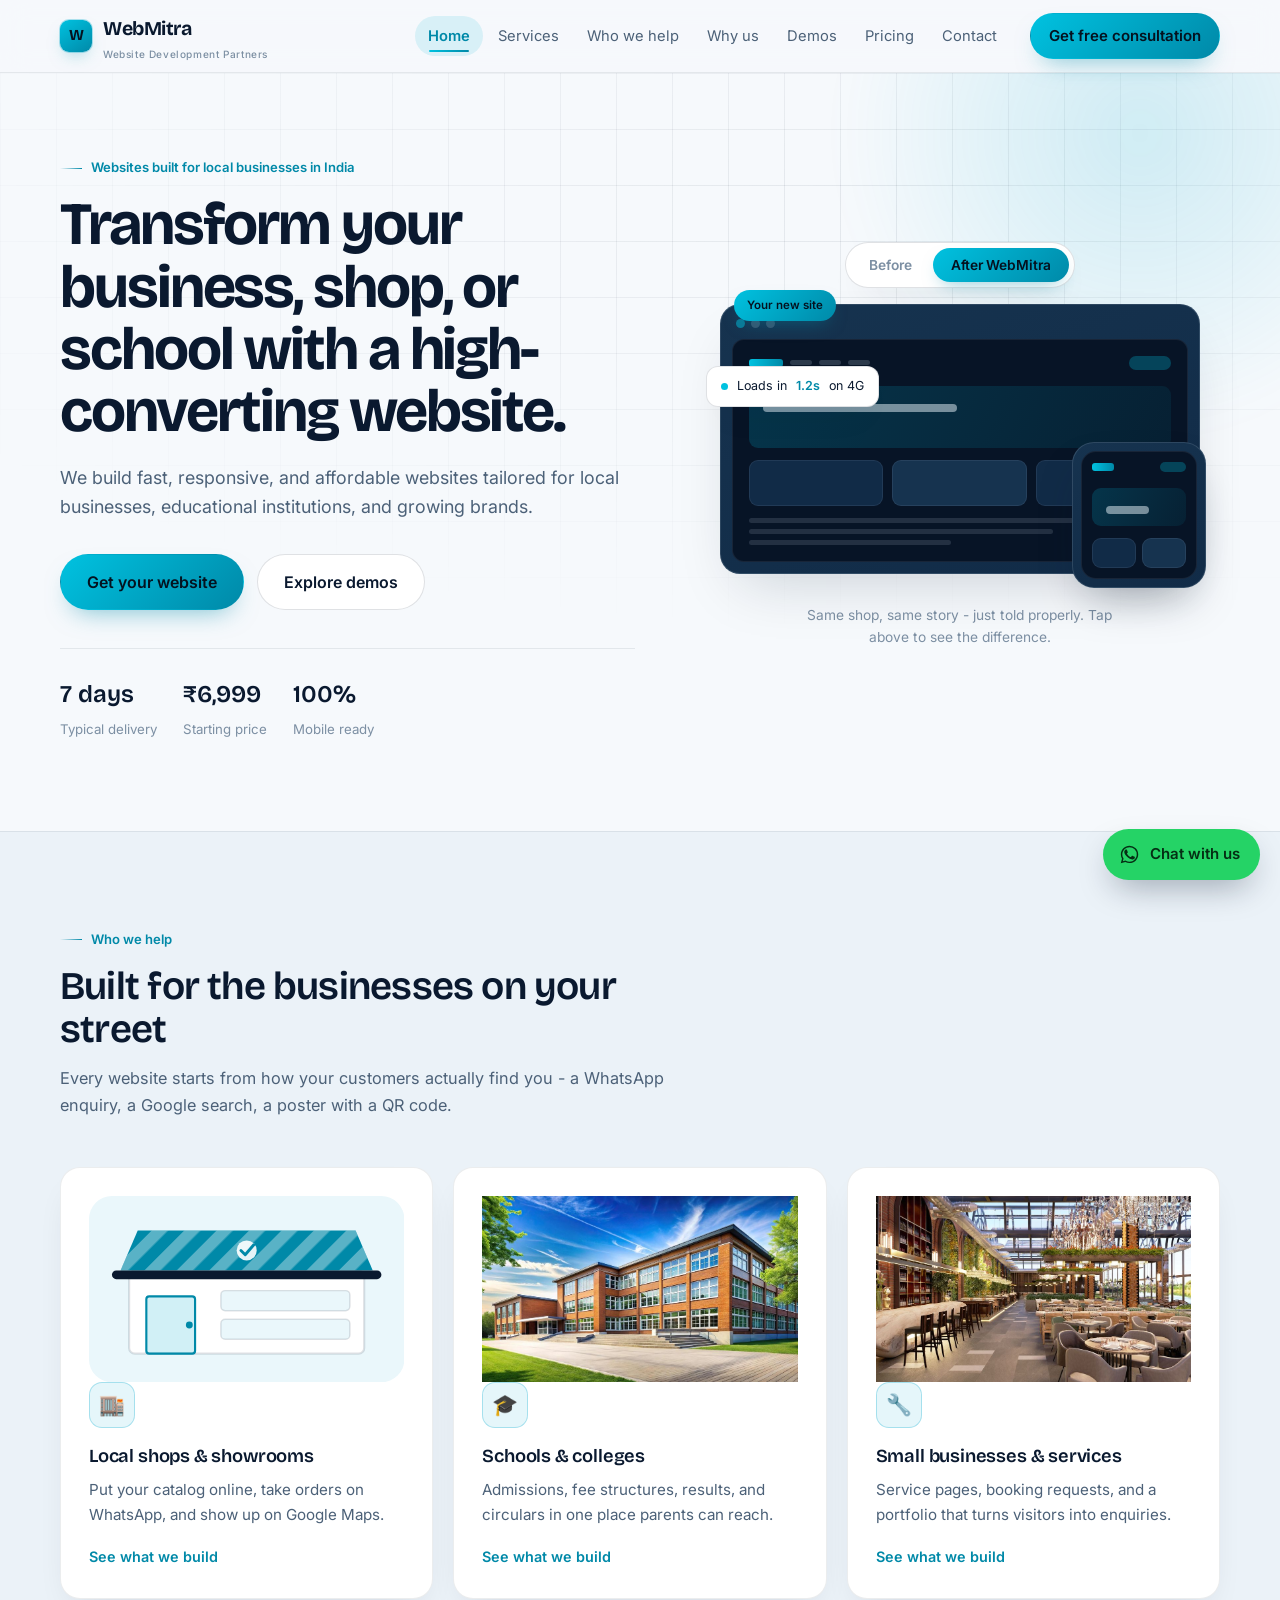
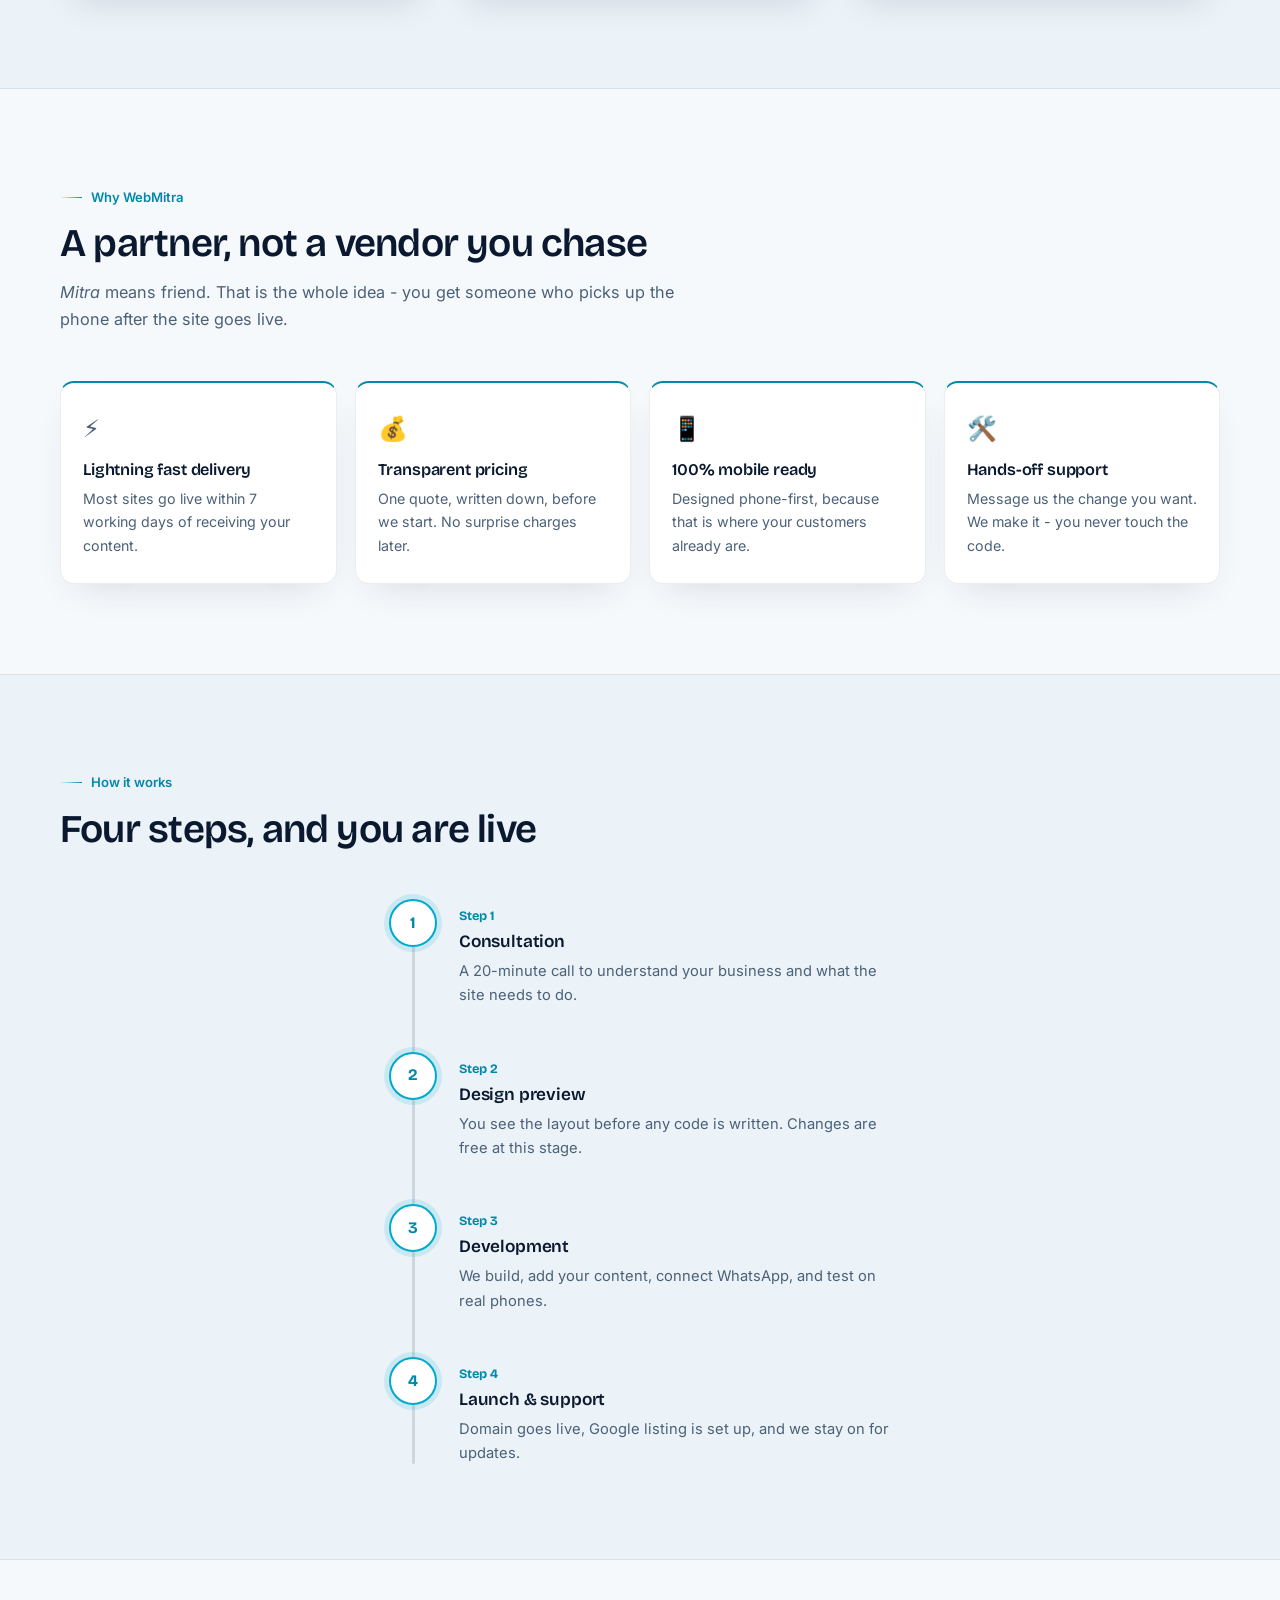
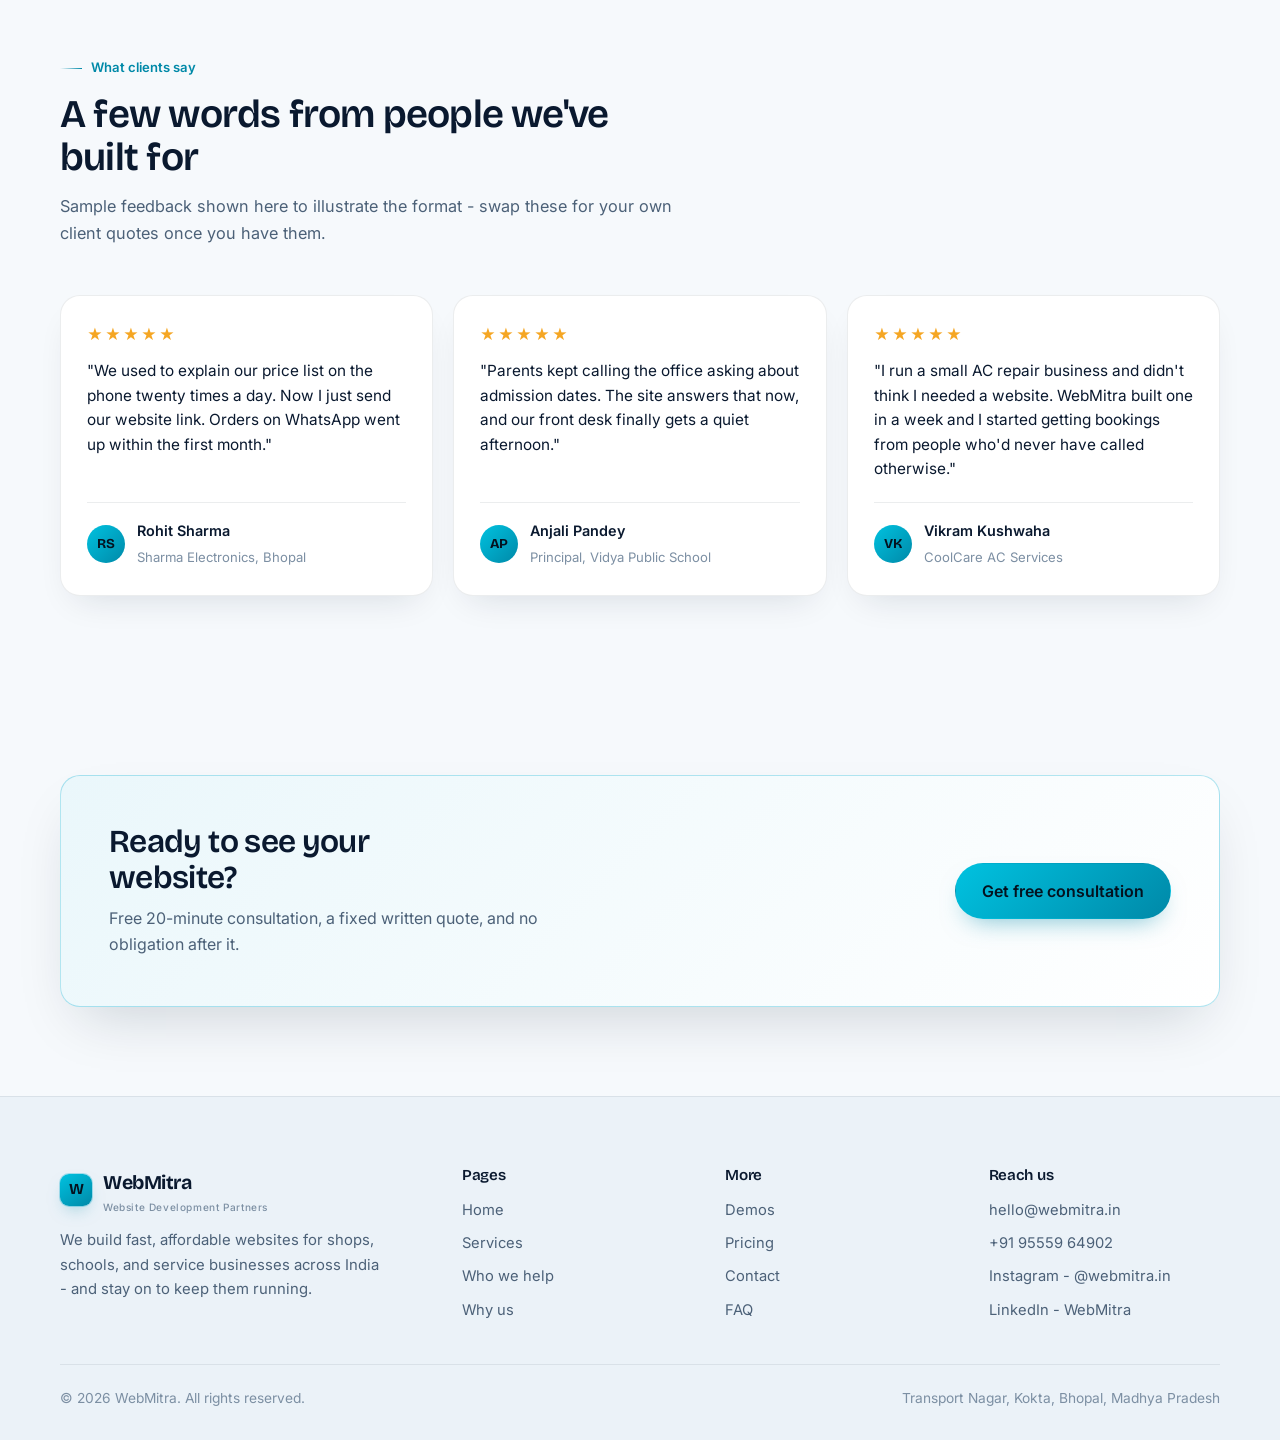
==== index.html @ 5a9e4e15 "Initial WebMitra website" ====
<!DOCTYPE html>
<html lang="en">
<head>
<meta charset="UTF-8">
<meta name="viewport" content="width=device-width, initial-scale=1">
<title>WebMitra - Websites for shops, schools and local businesses</title>
<meta name="description" content="WebMitra builds fast, responsive, affordable websites for local shops, schools, and growing service businesses across India. Live in 7 days from Rs 6,999.">
<link rel="canonical" href="https://www.webmitra.in/">
<meta property="og:type" content="website">
<meta property="og:site_name" content="WebMitra">
<meta property="og:title" content="WebMitra - Websites for shops, schools and local businesses">
<meta property="og:description" content="WebMitra builds fast, responsive, affordable websites for local shops, schools, and growing service businesses across India. Live in 7 days from Rs 6,999.">
<meta property="og:url" content="https://www.webmitra.in/">
<meta name="twitter:card" content="summary_large_image">
<link rel="preconnect" href="https://fonts.googleapis.com">
<link rel="preconnect" href="https://fonts.gstatic.com" crossorigin>
<link href="https://fonts.googleapis.com/css2?family=Bricolage+Grotesque:opsz,wght@12..96,500;12..96,600;12..96,700&family=Inter:wght@400;500;600&display=swap" rel="stylesheet">
<link rel="stylesheet" href="assets/styles.css">
</head>
<body>

<header>
  <div class="wrap">
    <nav class="nav">
      <a class="brand" href="index.html"><span class="mark"><span>W</span></span><span>WebMitra<small>Website Development Partners</small></span></a>
      <div class="links">
        <a href="index.html" class="active" aria-current="page">Home</a>
        <a href="services.html">Services</a>
        <a href="who-we-help.html">Who we help</a>
        <a href="why-us.html">Why us</a>
        <a href="demos.html">Demos</a>
        <a href="pricing.html">Pricing</a>
        <a href="contact.html">Contact</a>
      </div>
      <a class="btn btn-primary" href="contact.html">Get free consultation</a>
      <button class="burger" id="burger" aria-expanded="false" aria-controls="mobilePanel" aria-label="Open menu"><i></i><i></i><i></i></button>
    </nav>
    <div class="mobile-panel" id="mobilePanel">
      <a href="index.html" class="active" aria-current="page">Home</a>
      <a href="services.html">Services</a>
      <a href="who-we-help.html">Who we help</a>
      <a href="why-us.html">Why us</a>
      <a href="demos.html">Demos</a>
      <a href="pricing.html">Pricing</a>
      <a href="contact.html">Contact</a>
      <a class="btn btn-primary" href="contact.html">Get free consultation</a>
    </div>
  </div>
</header>

<main id="main">

  <section class="hero">
    <div class="blueprint"></div><div class="glow"></div>
    <div class="wrap hero-grid">
      <div>
        <span class="kicker">Websites built for local businesses in India</span>
        <h1>Transform your business, shop, or school with a high-converting website.</h1>
        <p class="hero-sub">We build fast, responsive, and affordable websites tailored for local businesses, educational institutions, and growing brands.</p>
        <div class="hero-cta">
          <a class="btn btn-primary" href="contact.html">Get your website</a>
          <a class="btn btn-ghost" href="demos.html">Explore demos</a>
        </div>
        <div class="trust">
          <div><strong>7 days</strong><span>Typical delivery</span></div>
          <div><strong>₹6,999</strong><span>Starting price</span></div>
          <div><strong>100%</strong><span>Mobile ready</span></div>
        </div>
      </div>

      <div class="rig-wrap">
        <div class="transform-toggle" role="tablist" aria-label="Before and after website preview">
          <button class="t-btn" data-state="old" role="tab" aria-selected="false" id="tabOld">Before</button>
          <button class="t-btn active" data-state="new" role="tab" aria-selected="true" id="tabNew">After WebMitra</button>
        </div>

        <div class="rig" id="rig">
          <span class="rig-badge" id="rigBadge">Your new site</span>
          <div class="laptop">
            <div class="bar"><i></i><i></i><i></i></div>
            <div class="screen">
              <div class="sk-nav"><span class="sk-logo"></span><em></em><em></em><em></em><span class="pill"></span></div>
              <div class="sk-hero"></div>
              <div class="sk-row"><div class="sk-card"></div><div class="sk-card"></div><div class="sk-card"></div></div>
              <div class="sk-lines"><i></i><i></i><i></i></div>
            </div>
          </div>
          <div class="phone">
            <div class="screen">
              <div class="sk-nav"><span class="sk-logo" style="width:22px"></span><span class="pill" style="width:26px;height:10px"></span></div>
              <div class="sk-hero"></div>
              <div class="sk-row"><div class="sk-card"></div><div class="sk-card"></div></div>
            </div>
          </div>
          <div class="ping" id="rigPing"><span class="dot"></span>Loads in <b>1.2s</b> on 4G</div>
        </div>
        <p class="rig-caption">Same shop, same story - just told properly. Tap above to see the difference.</p>
      </div>
    </div>
  </section>

  <div class="band"><section><div class="wrap">
    <div class="sec-head reveal">
      <span class="kicker">Who we help</span>
      <h2>Built for the businesses on your street</h2>
      <p>Every website starts from how your customers actually find you - a WhatsApp enquiry, a Google search, a poster with a QR code.</p>
    </div>
    <div class="cards-3">
      <article class="card reveal-item"><div class="card-cover"><svg viewBox="0 0 220 130" xmlns="http://www.w3.org/2000/svg" aria-hidden="true">
  <rect x="0" y="0" width="220" height="130" rx="16" fill="var(--card-2)"/>
  <rect x="28" y="52" width="164" height="58" rx="4" fill="#FFFFFF" stroke="var(--line)" stroke-width="1.5"/>
  <rect x="40" y="70" width="34" height="40" rx="2" fill="var(--cyan)" opacity=".18"/>
  <rect x="40" y="70" width="34" height="40" rx="2" fill="none" stroke="var(--teal)" stroke-width="1.5"/>
  <circle cx="70" cy="90" r="2.4" fill="var(--teal)"/>
  <rect x="92" y="66" width="90" height="14" rx="3" fill="var(--card-2)" stroke="var(--line)" stroke-width="1"/>
  <rect x="92" y="86" width="90" height="14" rx="3" fill="var(--card-2)" stroke="var(--line)" stroke-width="1"/>
  <path d="M22 52 L34 24 H186 L198 52 Z" fill="var(--teal)"/>
  <path d="M22 52 L34 24 H186 L198 52 Z" fill="url(#stripe)" opacity=".35"/>
  <defs>
    <pattern id="stripe" width="16" height="16" patternTransform="rotate(45)" patternUnits="userSpaceOnUse">
      <rect width="8" height="16" fill="#ffffff"/>
    </pattern>
  </defs>
  <rect x="16" y="52" width="188" height="6" rx="3" fill="var(--ink)"/>
  <circle cx="110" cy="38" r="7" fill="#ffffff" opacity=".9"/>
  <path d="M106 38 l3 3 l6 -7" stroke="var(--teal)" stroke-width="2" fill="none" stroke-linecap="round" stroke-linejoin="round"/>
</svg></div><div class="ico">🏬</div><h3>Local shops &amp; showrooms</h3><p>Put your catalog online, take orders on WhatsApp, and show up on Google Maps.</p><a class="more" href="who-we-help.html">See what we build</a></article>
      <article class="card reveal-item"><div class="card-cover"><img src="assets/images/school-building.jpg" alt="School building exterior" loading="lazy"></div><div class="ico">🎓</div><h3>Schools &amp; colleges</h3><p>Admissions, fee structures, results, and circulars in one place parents can reach.</p><a class="more" href="who-we-help.html">See what we build</a></article>
      <article class="card reveal-item"><div class="card-cover"><img src="assets/images/service-business.jpg" alt="Modern service business interior" loading="lazy"></div><div class="ico">🔧</div><h3>Small businesses &amp; services</h3><p>Service pages, booking requests, and a portfolio that turns visitors into enquiries.</p><a class="more" href="who-we-help.html">See what we build</a></article>
    </div>
  </div></section></div>

  <section><div class="wrap">
    <div class="sec-head reveal">
      <span class="kicker">Why WebMitra</span>
      <h2>A partner, not a vendor you chase</h2>
      <p><em>Mitra</em> means friend. That is the whole idea - you get someone who picks up the phone after the site goes live.</p>
    </div>
    <div class="why reveal-group">
      <div class="reveal-item"><span class="emo">⚡</span><h3>Lightning fast delivery</h3><p>Most sites go live within 7 working days of receiving your content.</p></div>
      <div class="reveal-item"><span class="emo">💰</span><h3>Transparent pricing</h3><p>One quote, written down, before we start. No surprise charges later.</p></div>
      <div class="reveal-item"><span class="emo">📱</span><h3>100% mobile ready</h3><p>Designed phone-first, because that is where your customers already are.</p></div>
      <div class="reveal-item"><span class="emo">🛠️</span><h3>Hands-off support</h3><p>Message us the change you want. We make it - you never touch the code.</p></div>
    </div>
  </div></section>

  <div class="band"><section><div class="wrap">
    <div class="sec-head reveal"><span class="kicker">How it works</span><h2>Four steps, and you are live</h2></div>
    <div class="timeline-wrap"><div class="timeline">
      <div class="timeline-track"><div class="timeline-track-fill"></div></div>
      <div class="t-step">
        <div class="t-dot">1</div>
        <div class="t-body">
          <div class="num">Step 1</div>
          <h3>Consultation</h3>
          <p>A 20-minute call to understand your business and what the site needs to do.</p>
        </div>
      </div>
      <div class="t-step">
        <div class="t-dot">2</div>
        <div class="t-body">
          <div class="num">Step 2</div>
          <h3>Design preview</h3>
          <p>You see the layout before any code is written. Changes are free at this stage.</p>
        </div>
      </div>
      <div class="t-step">
        <div class="t-dot">3</div>
        <div class="t-body">
          <div class="num">Step 3</div>
          <h3>Development</h3>
          <p>We build, add your content, connect WhatsApp, and test on real phones.</p>
        </div>
      </div>
      <div class="t-step">
        <div class="t-dot">4</div>
        <div class="t-body">
          <div class="num">Step 4</div>
          <h3>Launch &amp; support</h3>
          <p>Domain goes live, Google listing is set up, and we stay on for updates.</p>
        </div>
      </div>
    </div></div>
  </div></section></div>

  <section><div class="wrap">
    <div class="sec-head reveal">
      <span class="kicker">What clients say</span>
      <h2>A few words from people we've built for</h2>
      <p>Sample feedback shown here to illustrate the format - swap these for your own client quotes once you have them.</p>
    </div>
    <div class="testi-grid reveal-group">
      <article class="testi-card reveal-item">
        <div class="stars">★★★★★</div>
        <p class="quote">"We used to explain our price list on the phone twenty times a day. Now I just send our website link. Orders on WhatsApp went up within the first month."</p>
        <div class="testi-who">
          <span class="avatar">RS</span>
          <div><b>Rohit Sharma</b><small>Sharma Electronics, Bhopal</small></div>
        </div>
      </article>
      <article class="testi-card reveal-item">
        <div class="stars">★★★★★</div>
        <p class="quote">"Parents kept calling the office asking about admission dates. The site answers that now, and our front desk finally gets a quiet afternoon."</p>
        <div class="testi-who">
          <span class="avatar">AP</span>
          <div><b>Anjali Pandey</b><small>Principal, Vidya Public School</small></div>
        </div>
      </article>
      <article class="testi-card reveal-item">
        <div class="stars">★★★★★</div>
        <p class="quote">"I run a small AC repair business and didn't think I needed a website. WebMitra built one in a week and I started getting bookings from people who'd never have called otherwise."</p>
        <div class="testi-who">
          <span class="avatar">VK</span>
          <div><b>Vikram Kushwaha</b><small>CoolCare AC Services</small></div>
        </div>
      </article>
    </div>
  </div></section>

  <section><div class="wrap"><div class="cta">
    <div><h2>Ready to see your website?</h2><p>Free 20-minute consultation, a fixed written quote, and no obligation after it.</p></div>
    <a class="btn btn-primary" href="contact.html">Get free consultation</a>
  </div></div></section>
</main>

<footer>
  <div class="wrap">
    <div class="f-grid">
      <div>
        <a class="brand" href="index.html"><span class="mark"><span>W</span></span><span>WebMitra<small>Website Development Partners</small></span></a>
        <p>We build fast, affordable websites for shops, schools, and service businesses across India - and stay on to keep them running.</p>
      </div>
      <div><h4>Pages</h4><div class="f-links">
        <a href="index.html">Home</a><a href="services.html">Services</a><a href="who-we-help.html">Who we help</a><a href="why-us.html">Why us</a>
      </div></div>
      <div><h4>More</h4><div class="f-links">
        <a href="demos.html">Demos</a><a href="pricing.html">Pricing</a><a href="contact.html">Contact</a><a href="pricing.html">FAQ</a>
      </div></div>
      <div><h4>Reach us</h4><div class="f-links">
        <a href="mailto:hello@webmitra.in">hello@webmitra.in</a><a href="tel:+919555964902">+91 95559 64902</a><a href="contact.html">Instagram - @webmitra.in</a><a href="contact.html">LinkedIn - WebMitra</a>
      </div></div>
    </div>
    <div class="f-bottom">
      <span>© <span id="yr">2026</span> WebMitra. All rights reserved.</span>
      <span>Transport Nagar, Kokta, Bhopal, Madhya Pradesh</span>
    </div>
  </div>
</footer>

<a class="wa" id="waBtn" href="#" target="_blank" rel="noopener" aria-label="Chat with WebMitra on WhatsApp">
  <svg viewBox="0 0 24 24" fill="currentColor" aria-hidden="true"><path d="M17.47 14.38c-.3-.15-1.75-.86-2.02-.96-.27-.1-.47-.15-.67.15-.2.3-.77.96-.94 1.16-.17.2-.35.22-.65.07-.3-.15-1.25-.46-2.38-1.47-.88-.78-1.48-1.75-1.65-2.05-.17-.3-.02-.46.13-.61.14-.14.3-.35.45-.53.15-.18.2-.3.3-.5.1-.2.05-.38-.02-.53-.08-.15-.67-1.6-.92-2.2-.24-.58-.49-.5-.67-.51h-.57c-.2 0-.52.07-.8.38-.27.3-1.04 1.02-1.04 2.48s1.07 2.88 1.22 3.08c.15.2 2.1 3.2 5.08 4.49.71.3 1.26.49 1.69.63.71.22 1.36.19 1.87.12.57-.09 1.75-.72 2-1.41.25-.69.25-1.28.17-1.41-.07-.13-.27-.2-.57-.35M12.04 2C6.58 2 2.13 6.45 2.13 11.91c0 1.75.46 3.45 1.32 4.95L2 22l5.25-1.38a9.87 9.87 0 0 0 4.79 1.22h.01c5.46 0 9.91-4.45 9.91-9.91 0-2.65-1.03-5.14-2.9-7.01A9.82 9.82 0 0 0 12.04 2m0 18.15h-.01a8.2 8.2 0 0 1-4.19-1.15l-.3-.18-3.12.82.83-3.04-.2-.31a8.17 8.17 0 0 1-1.26-4.38c0-4.54 3.7-8.23 8.25-8.23 2.2 0 4.27.86 5.83 2.42a8.19 8.19 0 0 1 2.41 5.82c0 4.54-3.7 8.23-8.24 8.23"/></svg>
  <span>Chat with us</span>
</a>

<script src="assets/script.js"></script>
</body>
</html>
---- assets/styles.css ----
:root{
  /* page surface - light theme */
  --bg:#F6F9FC;
  --bg-alt:#EBF2F8;
  --card:#FFFFFF;
  --card-2:#EAF7FB;
  --ink:#0A192F;
  --ink-dim:#4C6178;
  --ink-faint:#7C8FA3;
  --line:rgba(10,25,47,.13);
  --line-soft:rgba(10,25,47,.08);

  /* accents */
  --cyan:#00AACC;
  --cyan-bright:#00C2E0;
  --teal:#0089A8;

  /* dark device / mockup surfaces - kept dark on purpose for contrast against the light page */
  --navy:#0A192F;
  --well:#071426;
  --surface:#112B47;
  --surface-2:#16334F;
  --dline:rgba(194,209,224,.16);
  --dline-soft:rgba(194,209,224,.09);
  --silver:#C2D1E0;
  --silver-dim:#8CA3B8;
  --white:#E9F3FA;

  --shadow:0 16px 36px -16px rgba(10,25,47,.14);
  --shadow-lg:0 26px 56px -20px rgba(10,25,47,.18);
  --r-lg:20px; --r-md:14px; --r-sm:10px;
  --display:"Bricolage Grotesque",Georgia,serif;
  --body:"Inter",system-ui,-apple-system,"Segoe UI",sans-serif;
  color-scheme:light;
}
*{box-sizing:border-box}
@media (prefers-reduced-motion:reduce){*{animation-duration:.001ms!important;transition-duration:.001ms!important}}
body{margin:0;background:var(--bg);color:var(--ink-dim);font-family:var(--body);font-size:16px;line-height:1.65;-webkit-font-smoothing:antialiased;overflow-x:hidden}
a{color:inherit;text-decoration:none}
h1,h2,h3,h4{font-family:var(--display);color:var(--ink);margin:0;line-height:1.1;letter-spacing:-.02em;font-weight:600}
h2{font-size:clamp(1.7rem,3.4vw,2.45rem)}
h3{font-size:1.15rem;letter-spacing:-.01em}
p{margin:0}
:focus-visible{outline:2px solid var(--cyan);outline-offset:3px;border-radius:4px}
.wrap{width:min(1160px,92vw);margin-inline:auto}
section{padding:clamp(58px,7vw,96px) 0}
.sec-head{max-width:62ch;margin-bottom:clamp(30px,4vw,48px)}
.sec-head p{margin-top:14px;color:var(--ink-dim);font-size:1.02rem}
.kicker{display:inline-flex;align-items:center;gap:9px;font-size:.82rem;font-weight:600;color:var(--teal);margin-bottom:14px}
.kicker::before{content:"";width:22px;height:1px;background:linear-gradient(90deg,transparent,var(--teal))}
.muted{color:var(--ink-faint)}

/* header */
header{position:sticky;top:0;z-index:60;background:rgba(246,249,252,.86);backdrop-filter:blur(14px);border-bottom:1px solid var(--line-soft)}
.nav{display:flex;align-items:center;gap:20px;height:72px}
.brand{display:flex;align-items:center;gap:11px;font-family:var(--display);font-weight:700;font-size:1.22rem;color:var(--ink);letter-spacing:-.025em}
.mark{width:32px;height:32px;border-radius:9px;flex:none;background:linear-gradient(145deg,var(--cyan-bright),var(--teal));display:grid;place-items:center;box-shadow:0 0 0 1px rgba(0,170,204,.3),0 8px 18px -8px rgba(0,137,168,.55)}
.mark span{font-size:.95rem;font-weight:700;color:#04121f}
.brand small{display:block;font-family:var(--body);font-size:.63rem;font-weight:500;color:var(--ink-faint);letter-spacing:.06em;line-height:1;margin-top:3px}
.links{display:flex;gap:2px;margin-left:auto}
.links a{padding:8px 13px;border-radius:99px;font-size:.92rem;color:var(--ink-dim);transition:color .18s,background .18s}
.links a:hover{color:var(--ink);background:rgba(10,25,47,.05)}
.links a.active{color:var(--teal);background:rgba(0,170,204,.12);font-weight:600}
.btn{display:inline-flex;align-items:center;justify-content:center;gap:8px;font-family:var(--body);font-weight:600;font-size:.94rem;padding:12px 22px;border-radius:99px;border:1px solid transparent;cursor:pointer;transition:transform .16s,box-shadow .2s,background .2s,border-color .2s}
.btn-primary{background:linear-gradient(135deg,var(--cyan-bright),var(--teal));color:#04121f;box-shadow:0 12px 26px -12px rgba(0,137,168,.55)}
.btn-primary:hover{transform:translateY(-2px);box-shadow:0 18px 32px -12px rgba(0,137,168,.5)}
.btn-ghost{border-color:var(--line);color:var(--ink);background:var(--card)}
.btn-ghost:hover{border-color:rgba(0,170,204,.55);background:rgba(0,170,204,.08)}
.nav .btn-primary{padding:10px 18px}
.burger{display:none;margin-left:auto;width:42px;height:42px;border-radius:11px;border:1px solid var(--line);background:var(--card);cursor:pointer;align-items:center;justify-content:center;flex-direction:column;gap:5px}
.burger i{display:block;width:17px;height:1.8px;background:var(--ink);border-radius:2px;transition:transform .2s,opacity .2s}
.burger[aria-expanded="true"] i:nth-child(1){transform:translateY(6.8px) rotate(45deg)}
.burger[aria-expanded="true"] i:nth-child(2){opacity:0}
.burger[aria-expanded="true"] i:nth-child(3){transform:translateY(-6.8px) rotate(-45deg)}
.mobile-panel{display:none;border-top:1px solid var(--line-soft);padding:12px 0 20px}
.mobile-panel.open{display:block}
.mobile-panel a{display:block;padding:11px 4px;border-bottom:1px solid var(--line-soft);font-size:1rem;color:var(--ink-dim)}
.mobile-panel a.active{color:var(--teal);font-weight:600}
.mobile-panel .btn{width:100%;margin-top:16px}
@media (max-width:1040px){.links,.nav>.btn-primary{display:none}.burger{display:flex}}

/* router */

/* inner-page banner */
.banner{position:relative;padding:clamp(48px,6vw,74px) 0 clamp(34px,4vw,50px);border-bottom:1px solid var(--line-soft);overflow:hidden;background:var(--bg-alt)}
.banner .blueprint{position:absolute;inset:0;pointer-events:none;background-image:linear-gradient(var(--line-soft) 1px,transparent 1px),linear-gradient(90deg,var(--line-soft) 1px,transparent 1px);background-size:52px 52px;mask-image:radial-gradient(90% 100% at 20% 0%,#000,transparent 70%);-webkit-mask-image:radial-gradient(90% 100% at 20% 0%,#000,transparent 70%)}
.banner .wrap{position:relative}
.banner h1{font-size:clamp(1.9rem,4.3vw,3rem);font-weight:700;letter-spacing:-.03em;max-width:20ch}
.banner p{margin-top:16px;color:var(--ink-dim);max-width:58ch;font-size:1.03rem}
.crumb{font-size:.83rem;color:var(--ink-faint);margin-bottom:16px}
.crumb a:hover{color:var(--teal)}
.crumb span{color:var(--teal);font-weight:600}

/* hero */
.hero{position:relative;padding:clamp(48px,6vw,80px) 0 clamp(58px,7vw,92px);overflow:hidden}
.blueprint{position:absolute;inset:0;pointer-events:none;background-image:linear-gradient(var(--line-soft) 1px,transparent 1px),linear-gradient(90deg,var(--line-soft) 1px,transparent 1px);background-size:56px 56px;mask-image:radial-gradient(120% 78% at 68% 18%,#000,transparent 72%);-webkit-mask-image:radial-gradient(120% 78% at 68% 18%,#000,transparent 72%)}
.glow{position:absolute;width:640px;height:640px;border-radius:50%;pointer-events:none;background:radial-gradient(circle,rgba(0,170,204,.16),transparent 66%);top:-260px;right:-180px;filter:blur(20px)}
.hero-grid{position:relative;display:grid;grid-template-columns:1.05fr .95fr;gap:clamp(36px,5vw,70px);align-items:center}
.hero h1{font-size:clamp(2.1rem,5vw,3.75rem);font-weight:700;letter-spacing:-.035em;line-height:1.04}
.hero-sub{margin-top:20px;font-size:clamp(1rem,1.5vw,1.12rem);color:var(--ink-dim);max-width:52ch}
.hero-cta{display:flex;gap:13px;margin-top:32px;flex-wrap:wrap}
.hero-cta .btn{padding:14px 26px;font-size:1rem}
.trust{display:flex;gap:26px;margin-top:38px;flex-wrap:wrap;padding-top:26px;border-top:1px solid var(--line-soft)}
.trust div strong{display:block;font-family:var(--display);font-size:1.5rem;color:var(--ink);font-weight:600}
.trust div span{font-size:.83rem;color:var(--ink-faint)}

/* hero device rig + before/after toggle */
.rig-wrap{display:flex;flex-direction:column;align-items:center;gap:16px}
.transform-toggle{display:inline-flex;padding:5px;border-radius:99px;background:var(--card);border:1px solid var(--line);box-shadow:var(--shadow);gap:3px}
.t-btn{font-family:var(--body);font-weight:600;font-size:.86rem;padding:9px 18px;border-radius:99px;border:none;background:transparent;color:var(--ink-faint);cursor:pointer;transition:background .2s,color .2s}
.t-btn:hover{color:var(--ink)}
.t-btn.active{background:linear-gradient(135deg,var(--cyan-bright),var(--teal));color:#04121f;box-shadow:0 8px 18px -8px rgba(0,137,168,.5)}
.rig{position:relative;padding-bottom:14px;width:100%;max-width:480px}
.rig-badge{position:absolute;top:-14px;left:14px;z-index:3;font-size:.72rem;font-weight:600;padding:6px 13px;border-radius:99px;background:linear-gradient(135deg,var(--cyan-bright),var(--teal));color:#04121f;box-shadow:0 8px 18px -8px rgba(0,137,168,.55);transition:background .3s,color .3s}
.rig.old .rig-badge{background:#8a97a6;color:#fff;box-shadow:0 8px 18px -8px rgba(40,50,63,.4)}
.rig-caption{font-size:.86rem;color:var(--ink-faint);text-align:center;max-width:38ch}
.laptop{background:linear-gradient(160deg,var(--surface-2),var(--surface));border:1px solid var(--dline);border-radius:var(--r-lg);box-shadow:var(--shadow-lg);padding:11px;transition:background .35s,filter .35s}
.bar{display:flex;gap:6px;padding:3px 4px 11px}
.bar i{width:9px;height:9px;border-radius:50%;background:rgba(194,209,224,.22);display:block}
.bar i:first-child{background:rgba(0,194,224,.5)}
.screen{background:var(--well);border-radius:12px;padding:16px;border:1px solid var(--dline-soft);transition:background .35s}
.sk-nav{display:flex;align-items:center;gap:7px;margin-bottom:16px}
.sk-logo{width:34px;height:8px;border-radius:3px;background:linear-gradient(90deg,var(--cyan-bright),var(--teal));transition:background .35s}
.sk-nav em{flex:none;width:22px;height:5px;border-radius:3px;background:rgba(194,209,224,.2)}
.sk-nav .pill{margin-left:auto;width:42px;height:14px;border-radius:99px;background:rgba(0,194,224,.28);transition:background .35s}
.sk-hero{height:62px;border-radius:9px;background:linear-gradient(115deg,rgba(0,137,168,.28),rgba(0,194,224,.07));margin-bottom:12px;position:relative;overflow:hidden;transition:background .35s,filter .35s}
.sk-hero::after{content:"";position:absolute;left:14px;top:18px;width:46%;height:8px;border-radius:4px;background:rgba(233,243,250,.5)}
.sk-row{display:grid;grid-template-columns:repeat(3,1fr);gap:9px}
.sk-card{height:46px;border-radius:9px;background:var(--surface);border:1px solid var(--dline-soft);transition:background .35s}
.sk-card:nth-child(2){background:var(--surface-2)}
.sk-lines{margin-top:12px;display:grid;gap:6px}
.sk-lines i{height:5px;border-radius:3px;background:rgba(194,209,224,.15);display:block}
.sk-lines i:nth-child(2){width:72%}
.sk-lines i:nth-child(3){width:48%}
.phone{position:absolute;right:-6px;bottom:0;width:134px;background:linear-gradient(160deg,var(--surface-2),var(--surface));border:1px solid var(--dline);border-radius:22px;padding:8px;box-shadow:0 22px 46px -16px rgba(10,25,47,.35);transition:filter .35s}
.phone .screen{padding:10px;border-radius:15px}
.phone .sk-hero{height:38px}
.phone .sk-row{grid-template-columns:1fr 1fr;gap:6px}
.phone .sk-card{height:30px}
.ping{position:absolute;left:-14px;top:22%;background:var(--card);border:1px solid var(--line);border-radius:12px;padding:9px 14px;box-shadow:var(--shadow);font-size:.78rem;color:var(--ink);display:flex;align-items:center;gap:9px;transition:opacity .3s,transform .3s}
.ping b{color:var(--teal);font-weight:600}
.dot{width:7px;height:7px;border-radius:50%;background:var(--cyan-bright);box-shadow:0 0 0 0 rgba(0,194,224,.6);animation:pulse 2.4s ease-out infinite}
@keyframes pulse{70%{box-shadow:0 0 0 11px rgba(0,194,224,0)}100%{box-shadow:0 0 0 0 rgba(0,194,224,0)}}

/* "old site" state - dulled, dated, cramped */
.rig.old .laptop{background:linear-gradient(160deg,#dbe1e7,#c9d1d9);filter:grayscale(.55) contrast(.9)}
.rig.old .phone{filter:grayscale(.55) contrast(.9)}
.rig.old .screen{background:#eef0f2}
.rig.old .sk-logo{background:#9aa7b4}
.rig.old .pill{background:#c3ccd4}
.rig.old .sk-hero{background:#dfe3e7;filter:none}
.rig.old .sk-hero::after{background:#aab4bd}
.rig.old .sk-card{background:#e6e9ec;border-color:#d3d9df}
.rig.old .sk-card:nth-child(2){background:#dde2e6}
.rig.old .sk-lines i{background:#cdd4da}
.rig.old .ping{opacity:0;transform:translateX(-8px)}

@media (max-width:900px){.hero-grid{grid-template-columns:1fr}.rig-wrap{max-width:520px;margin-inline:auto}.ping{left:0}}
@media (max-width:480px){.phone{width:104px;right:-4px}.ping{display:none}}

/* cards */
.cards-3{display:grid;grid-template-columns:repeat(3,1fr);gap:20px}
.card{background:var(--card);border:1px solid var(--line-soft);border-radius:var(--r-lg);padding:28px;box-shadow:var(--shadow);transition:border-color .2s,transform .2s,box-shadow .2s}
.card:hover{border-color:rgba(0,170,204,.4);transform:translateY(-3px);box-shadow:var(--shadow-lg)}
.card .ico{width:46px;height:46px;border-radius:13px;display:grid;place-items:center;background:rgba(0,170,204,.1);border:1px solid rgba(0,170,204,.28);font-size:1.3rem;margin-bottom:18px}
.card p{margin-top:11px;color:var(--ink-dim);font-size:.95rem}
.card .more{display:inline-block;margin-top:18px;font-size:.9rem;color:var(--teal);font-weight:600}
.tags{display:flex;flex-wrap:wrap;gap:7px;margin-top:18px}
.tag{font-size:.75rem;padding:5px 11px;border-radius:99px;border:1px solid var(--line);color:var(--ink-dim);background:var(--card)}
@media (max-width:860px){.cards-3{grid-template-columns:1fr}}

.band{background:var(--bg-alt);border-block:1px solid var(--line-soft)}

/* services grid */
.svc{display:grid;grid-template-columns:repeat(auto-fit,minmax(250px,1fr));gap:1px;background:var(--line-soft);border:1px solid var(--line-soft);border-radius:var(--r-lg);overflow:hidden}
.svc article{background:var(--card);padding:30px 26px;transition:background .2s,box-shadow .2s}
.band .svc article{background:var(--card)}
.svc article:hover{box-shadow:inset 0 0 0 1px rgba(0,170,204,.25);background:var(--card-2)}
.svc .n{font-family:var(--display);font-size:.8rem;color:var(--teal);font-weight:700}
.svc h3{margin-top:14px}
.svc p{margin-top:9px;color:var(--ink-dim);font-size:.93rem}
.svc ul{list-style:none;padding:0;margin:14px 0 0;display:grid;gap:7px}
.svc li{font-size:.86rem;color:var(--ink-dim);padding-left:16px;position:relative}
.svc li::before{content:"";position:absolute;left:0;top:9px;width:6px;height:6px;border-radius:50%;background:var(--cyan)}

/* why */
.why{display:grid;grid-template-columns:repeat(4,1fr);gap:18px}
.why>div{padding:26px 22px;border-radius:var(--r-md);background:var(--card);border:1px solid var(--line-soft);border-top:2px solid var(--teal);box-shadow:var(--shadow)}
.why span.emo{font-size:1.5rem;display:block;margin-bottom:12px}
.why h3{font-size:1.02rem}
.why p{margin-top:8px;font-size:.89rem;color:var(--ink-dim)}
@media (max-width:920px){.why{grid-template-columns:1fr 1fr}}
@media (max-width:540px){.why{grid-template-columns:1fr}}

/* testimonials */
.testi-grid{display:grid;grid-template-columns:repeat(3,1fr);gap:20px}
.testi-card{background:var(--card);border:1px solid var(--line-soft);border-radius:var(--r-lg);padding:26px;box-shadow:var(--shadow);display:flex;flex-direction:column}
.stars{color:#F5A623;font-size:.95rem;letter-spacing:2px}
.quote{margin-top:12px;color:var(--ink);font-size:.96rem;line-height:1.6;flex:1}
.testi-who{display:flex;align-items:center;gap:12px;margin-top:20px;padding-top:16px;border-top:1px solid var(--line-soft)}
.avatar{width:38px;height:38px;border-radius:50%;flex:none;display:grid;place-items:center;background:linear-gradient(135deg,var(--cyan-bright),var(--teal));color:#04121f;font-family:var(--display);font-weight:700;font-size:.85rem}
.testi-who b{display:block;color:var(--ink);font-size:.9rem;font-weight:600}
.testi-who small{color:var(--ink-faint);font-size:.82rem}
@media (max-width:860px){.testi-grid{grid-template-columns:1fr}}

/* demos */
.demo-layout{display:grid;grid-template-columns:.85fr 1.15fr;gap:28px;align-items:start}
.demo-list{display:grid;gap:12px}
.demo-btn{width:100%;text-align:left;cursor:pointer;font-family:var(--body);background:var(--card);border:1px solid var(--line-soft);border-radius:var(--r-md);padding:20px 22px;color:var(--ink-dim);box-shadow:var(--shadow);transition:border-color .2s,background .2s}
.demo-btn:hover{border-color:rgba(0,170,204,.35)}
.demo-btn[aria-selected="true"]{border-color:var(--cyan);background:var(--card-2);box-shadow:inset 3px 0 0 var(--cyan)}
.demo-btn strong{display:block;font-family:var(--display);font-size:1.08rem;color:var(--ink);font-weight:600}
.demo-btn em{display:block;font-style:normal;font-size:.88rem;color:var(--ink-faint);margin-top:6px}
.viewer{background:var(--surface);border:1px solid var(--dline);border-radius:var(--r-lg);padding:14px;box-shadow:var(--shadow-lg)}
.chrome{display:flex;align-items:center;gap:8px;padding:2px 4px 12px}
.chrome i{width:9px;height:9px;border-radius:50%;background:rgba(194,209,224,.22)}
.url{margin-left:6px;flex:1;height:22px;border-radius:99px;background:var(--well);border:1px solid var(--dline-soft);font-size:.72rem;color:var(--silver-dim);display:flex;align-items:center;padding:0 12px;overflow:hidden;white-space:nowrap}
.stage{background:var(--well);border-radius:12px;border:1px solid var(--dline-soft);padding:20px;min-height:330px}
.mini-top{display:flex;align-items:center;gap:10px;padding-bottom:14px;border-bottom:1px solid var(--dline-soft);margin-bottom:16px}
.mini-top b{font-family:var(--display);color:var(--white);font-size:.95rem;font-weight:600}
.mini-top .chip{margin-left:auto;font-size:.7rem;padding:4px 10px;border-radius:99px;background:rgba(0,194,224,.16);color:var(--cyan-bright);border:1px solid rgba(0,194,224,.32)}
.mini-band{border-radius:10px;padding:18px;background:linear-gradient(115deg,rgba(0,137,168,.3),rgba(17,43,71,.5));border:1px solid var(--dline-soft)}
.mini-band h4{font-size:1.05rem;color:var(--white)}
.mini-band p{font-size:.84rem;color:var(--silver);margin-top:6px}
.mini-tiles{display:grid;grid-template-columns:repeat(3,1fr);gap:10px;margin-top:14px}
.mini-tiles div{background:var(--surface);border:1px solid var(--dline-soft);border-radius:9px;padding:12px;font-size:.78rem;color:var(--silver-dim)}
.mini-tiles div b{display:block;color:var(--white);font-size:.85rem;font-weight:600;margin-bottom:3px}
.stage .tags{margin-top:16px}
.stage .tag{border-color:var(--dline);color:var(--silver);background:rgba(194,209,224,.06)}
@media (max-width:900px){.demo-layout{grid-template-columns:1fr}.mini-tiles{grid-template-columns:1fr}}

/* steps */
.steps{display:grid;grid-template-columns:repeat(4,1fr)}
.step{padding:28px 30px 28px 0;border-top:2px solid var(--line);position:relative}
.step:last-child{padding-right:0}
.step::before{content:"";position:absolute;top:-6px;left:0;width:10px;height:10px;border-radius:50%;background:var(--cyan);box-shadow:0 0 0 4px rgba(0,170,204,.16)}
.step .num{font-family:var(--display);font-size:.8rem;color:var(--teal);font-weight:700}
.step h3{margin-top:12px;font-size:1.05rem}
.step p{margin-top:9px;font-size:.9rem;color:var(--ink-dim)}
@media (max-width:900px){.steps{grid-template-columns:1fr 1fr}}
@media (max-width:560px){.steps{grid-template-columns:1fr}.step{padding-right:0}}

/* pricing */
.price-grid{display:grid;grid-template-columns:repeat(3,1fr);gap:20px;align-items:stretch}
.plan{display:flex;flex-direction:column;background:var(--card);border:1px solid var(--line-soft);border-radius:var(--r-lg);padding:30px;box-shadow:var(--shadow)}
.plan.featured{border-color:rgba(0,170,204,.5);background:var(--card-2);position:relative;box-shadow:var(--shadow-lg)}
.plan.featured::after{content:"Most chosen";position:absolute;top:-11px;left:30px;font-size:.72rem;font-weight:600;padding:4px 12px;border-radius:99px;background:linear-gradient(135deg,var(--cyan-bright),var(--teal));color:#04121f}
.plan .for{font-size:.85rem;color:var(--ink-faint);margin-top:7px}
.amount{font-family:var(--display);font-size:2.3rem;color:var(--ink);font-weight:700;margin:20px 0 2px;letter-spacing:-.03em}
.amount sup{font-size:1rem;font-weight:500;top:-.7em}
.amount small{font-family:var(--body);font-size:.82rem;color:var(--ink-faint);font-weight:400;letter-spacing:0}
.plan ul{list-style:none;padding:22px 0 0;margin:22px 0 26px;display:grid;gap:11px;border-top:1px solid var(--line-soft)}
.plan li{font-size:.92rem;display:flex;gap:10px;align-items:flex-start;color:var(--ink-dim)}
.plan li::before{content:"";flex:none;width:16px;height:16px;margin-top:4px;border-radius:50%;background:rgba(0,170,204,.14);border:1px solid rgba(0,170,204,.45)}
.plan .btn{margin-top:auto;width:100%}
@media (max-width:920px){.price-grid{grid-template-columns:1fr}}

/* compare table */
.table-scroll{overflow-x:auto;border:1px solid var(--line-soft);border-radius:var(--r-lg);margin-top:40px;background:var(--card);box-shadow:var(--shadow)}
table{width:100%;border-collapse:collapse;min-width:620px;font-size:.92rem}
th,td{padding:14px 18px;text-align:left;border-bottom:1px solid var(--line-soft)}
thead th{background:var(--bg-alt);color:var(--ink);font-family:var(--display);font-weight:700;font-size:.9rem}
tbody th{font-weight:600;color:var(--ink)}
td{color:var(--ink-dim)}
tr:last-child th,tr:last-child td{border-bottom:none}

/* faq */
.faq{display:grid;gap:12px;max-width:820px}
details{background:var(--card);border:1px solid var(--line-soft);border-radius:var(--r-md);padding:18px 22px;box-shadow:var(--shadow)}
details[open]{border-color:rgba(0,170,204,.35)}
summary{cursor:pointer;font-family:var(--display);font-weight:600;color:var(--ink);font-size:1rem;list-style:none;display:flex;justify-content:space-between;gap:16px;align-items:center}
summary::-webkit-details-marker{display:none}
summary::after{content:"+";color:var(--teal);font-size:1.25rem;line-height:1}
details[open] summary::after{content:"\2013"}
details p{margin-top:12px;color:var(--ink-dim);font-size:.94rem}

/* contact */
.contact-grid{display:grid;grid-template-columns:.85fr 1.15fr;gap:clamp(30px,4vw,56px);align-items:start}
.contact-aside ul{list-style:none;padding:0;margin:26px 0 0;display:grid;gap:16px}
.contact-aside li{display:flex;gap:13px;align-items:flex-start;font-size:.94rem}
.contact-aside b{color:var(--ink);display:block;font-weight:600}
.contact-aside small{color:var(--ink-faint);font-size:.87rem}
.contact-aside small a{color:var(--teal);font-weight:600}
.contact-aside small a:hover{text-decoration:underline}
form{background:var(--card);border:1px solid var(--line-soft);border-radius:var(--r-lg);padding:clamp(22px,3vw,34px);box-shadow:var(--shadow-lg)}
.field{margin-bottom:17px}
.field label{display:block;font-size:.87rem;color:var(--ink);margin-bottom:7px;font-weight:600}
input,select,textarea{width:100%;font-family:var(--body);font-size:.95rem;color:var(--ink);background:var(--bg);border:1px solid var(--line);border-radius:var(--r-sm);padding:12px 14px;transition:border-color .18s,box-shadow .18s}
input::placeholder,textarea::placeholder{color:var(--ink-faint)}
input:focus,select:focus,textarea:focus{outline:none;border-color:var(--cyan);box-shadow:0 0 0 3px rgba(0,170,204,.16)}
select{appearance:none;background-image:linear-gradient(45deg,transparent 50%,var(--ink-faint) 50%),linear-gradient(135deg,var(--ink-faint) 50%,transparent 50%);background-position:calc(100% - 19px) 51%,calc(100% - 14px) 51%;background-size:5px 5px;background-repeat:no-repeat}
textarea{resize:vertical;min-height:104px}
.two{display:grid;grid-template-columns:1fr 1fr;gap:16px}
form .btn{width:100%;padding:14px;font-size:1rem;margin-top:6px}
.form-note{font-size:.82rem;color:var(--ink-faint);margin-top:13px;text-align:center}
.status{margin-top:14px;font-size:.9rem;padding:12px 14px;border-radius:var(--r-sm);display:none}
.status.show{display:block}
.status.ok{background:rgba(0,170,204,.1);border:1px solid rgba(0,170,204,.4);color:var(--ink)}
.status.err{background:rgba(214,60,60,.08);border:1px solid rgba(214,60,60,.35);color:#8f2323}
@media (max-width:860px){.contact-grid{grid-template-columns:1fr}.two{grid-template-columns:1fr}}

/* cta band */
.cta{background:linear-gradient(135deg,var(--card-2),var(--card));border:1px solid rgba(0,170,204,.3);border-radius:var(--r-lg);padding:clamp(30px,4vw,48px);display:flex;gap:26px;align-items:center;justify-content:space-between;flex-wrap:wrap;box-shadow:var(--shadow-lg)}
.cta h2{font-size:clamp(1.5rem,2.6vw,2rem);max-width:18ch}
.cta p{margin-top:10px;color:var(--ink-dim);max-width:46ch}
.cta .btn{padding:14px 26px;font-size:1rem}

/* footer */
footer{background:var(--bg-alt);border-top:1px solid var(--line-soft);padding:clamp(46px,6vw,70px) 0 30px}
.f-grid{display:grid;grid-template-columns:1.6fr 1fr 1fr 1fr;gap:32px}
.f-grid>div>p{margin-top:16px;color:var(--ink-dim);font-size:.93rem;max-width:36ch}
.f-grid h4{font-size:.95rem;margin-bottom:14px;color:var(--ink)}
.f-links{display:grid;gap:9px}
.f-links a{font-size:.92rem;color:var(--ink-dim);transition:color .18s}
.f-links a:hover{color:var(--teal)}
.f-bottom{margin-top:42px;padding-top:22px;border-top:1px solid var(--line-soft);display:flex;justify-content:space-between;gap:16px;flex-wrap:wrap;font-size:.86rem;color:var(--ink-faint)}
@media (max-width:860px){.f-grid{grid-template-columns:1fr 1fr}.f-grid>div:first-child{grid-column:1/-1}}

/* whatsapp */
.wa{position:fixed;right:20px;bottom:20px;z-index:80;display:flex;align-items:center;gap:10px;background:#25D366;color:#052e14;font-weight:600;font-size:.94rem;padding:13px 20px 13px 16px;border-radius:99px;box-shadow:0 14px 34px -10px rgba(10,25,47,.4);transition:transform .18s}
.wa:hover{transform:translateY(-3px)}
.wa svg{width:21px;height:21px;flex:none}
@media (max-width:520px){.wa{padding:14px;right:16px;bottom:16px}.wa span{display:none}}


/* ============================================================
   ANIMATION LAYER - added on top of the existing design.
   Nothing above this line was touched to build these effects.
   ============================================================ */

/* ---- generic scroll reveal (used for headings, cards, etc.) ---- */
.reveal{opacity:0;transform:translateY(22px);transition:opacity .6s cubic-bezier(.22,.61,.36,1),transform .6s cubic-bezier(.22,.61,.36,1)}
.reveal.in-view{opacity:1;transform:translateY(0)}
.reveal-group.in-view .reveal-item{opacity:1;transform:translateY(0)}
.reveal-item{opacity:0;transform:translateY(20px);transition:opacity .55s cubic-bezier(.22,.61,.36,1),transform .55s cubic-bezier(.22,.61,.36,1)}
.reveal-item:nth-child(1){transition-delay:.02s}
.reveal-item:nth-child(2){transition-delay:.1s}
.reveal-item:nth-child(3){transition-delay:.18s}
.reveal-item:nth-child(4){transition-delay:.26s}
.reveal-item:nth-child(5){transition-delay:.34s}
.reveal-item:nth-child(6){transition-delay:.42s}

/* ---- hero entrance (runs once on load, no scroll dependency) ---- */
.hero-grid > div:first-child{animation:heroIn .7s cubic-bezier(.22,.61,.36,1) both}
.hero-grid > .rig-wrap,.hero-grid > .rig{animation:heroIn .8s cubic-bezier(.22,.61,.36,1) .12s both}
@keyframes heroIn{from{opacity:0;transform:translateY(18px)}to{opacity:1;transform:translateY(0)}}

/* ---- floating decorative glow ---- */
.glow{animation:floaty 9s ease-in-out infinite}
@keyframes floaty{0%,100%{transform:translate(0,0)}50%{transform:translate(-16px,14px)}}

/* ---- nav link underline + active indicator ---- */
.links a,.mobile-panel a{position:relative}
.links a::after{content:"";position:absolute;left:14px;right:14px;bottom:4px;height:2px;border-radius:2px;background:linear-gradient(90deg,var(--cyan-bright),var(--teal));transform:scaleX(0);transform-origin:left;transition:transform .28s cubic-bezier(.22,.61,.36,1)}
.links a:hover::after,.links a:focus-visible::after{transform:scaleX(1)}
.links a.active::after{transform:scaleX(1)}
.links a:hover{transform:translateY(-1px)}
.mobile-panel a::after{content:"";position:absolute;left:4px;bottom:6px;height:2px;width:0;border-radius:2px;background:linear-gradient(90deg,var(--cyan-bright),var(--teal));transition:width .28s cubic-bezier(.22,.61,.36,1)}
.mobile-panel a.active::after{width:28px}
.links a:active,.mobile-panel a:active{transform:scale(.97)}

/* footer links + "more" links get the same underline treatment */
.f-links a,.card .more{position:relative;display:inline-block}
.f-links a::after,.card .more::after{content:"";position:absolute;left:0;right:0;bottom:-2px;height:1.5px;background:currentColor;transform:scaleX(0);transform-origin:left;transition:transform .25s ease}
.f-links a:hover::after,.card .more:hover::after{transform:scaleX(1)}

/* ---- button micro-interactions ---- */
.btn{transition:transform .16s cubic-bezier(.22,.61,.36,1),box-shadow .22s ease,background .2s ease,border-color .2s ease}
.btn:active{transform:scale(.96)}
.btn-primary:hover{box-shadow:0 20px 36px -14px rgba(0,137,168,.55)}

/* ---- icon micro-animations ---- */
.card .ico{transition:transform .3s cubic-bezier(.34,1.56,.64,1),background .25s ease}
.card:hover .ico{transform:scale(1.12) rotate(-6deg)}
.why>div{transition:transform .28s cubic-bezier(.22,.61,.36,1),box-shadow .28s ease,border-color .25s ease}
.why>div:hover{transform:translateY(-4px);box-shadow:var(--shadow-lg);border-top-color:var(--cyan-bright)}
.why span.emo{display:inline-block;transition:transform .3s cubic-bezier(.34,1.56,.64,1)}
.why>div:hover span.emo{transform:scale(1.18) rotate(6deg)}

/* ---- card image / cover hover (shop, school, service cards) ---- */
.card{isolation:isolate}
.card-cover{position:relative;overflow:hidden}
.card-cover img,.card-cover svg{transition:transform .5s cubic-bezier(.22,.61,.36,1);display:block;width:100%;height:auto}
.card-cover::after{content:"";position:absolute;inset:0;background:linear-gradient(180deg,rgba(10,25,47,0) 55%,rgba(10,25,47,.38) 100%);opacity:0;transition:opacity .35s ease}
@media (hover:hover){
  .card:hover .card-cover img,.card:hover .card-cover svg{transform:scale(1.07) translateY(-2px)}
  .card:hover .card-cover::after{opacity:1}
}
.card-cover img{object-fit:cover;aspect-ratio:220/130}

/* ---- demo tabs + pricing plans + faq: gentle lift ---- */
.demo-btn,.plan,.testi-card{transition:transform .25s cubic-bezier(.22,.61,.36,1),box-shadow .25s ease,border-color .2s ease}
.demo-btn:hover{transform:translateX(3px)}
.plan:hover{transform:translateY(-5px);box-shadow:var(--shadow-lg)}
.testi-card:hover{transform:translateY(-4px);box-shadow:var(--shadow-lg)}
details{transition:border-color .2s ease,box-shadow .2s ease}
summary::after{transition:transform .25s cubic-bezier(.22,.61,.36,1)}
details[open] summary::after{transform:rotate(180deg)}

/* ============================================================
   VERTICAL TIMELINE - replaces the old horizontal 4-step grid
   ============================================================ */
.timeline{position:relative;display:grid;gap:0;max-width:720px}
.timeline-track{position:absolute;left:23px;top:6px;bottom:6px;width:3px;background:var(--line);border-radius:3px;overflow:hidden}
.timeline-track-fill{position:absolute;left:0;top:0;width:100%;height:0%;background:linear-gradient(180deg,var(--cyan-bright),var(--teal));border-radius:3px;transition:height .12s linear}
.t-step{position:relative;display:flex;gap:22px;padding:0 0 44px 0;opacity:.45;transform:translateY(6px);transition:opacity .45s cubic-bezier(.22,.61,.36,1),transform .45s cubic-bezier(.22,.61,.36,1)}
.t-step:last-child{padding-bottom:4px}
.t-step.in-view{opacity:1;transform:translateY(0)}
.t-dot{position:relative;z-index:2;flex:none;width:48px;height:48px;border-radius:50%;background:var(--card);border:2px solid var(--line);display:grid;place-items:center;font-family:var(--display);font-weight:700;color:var(--ink-faint);transition:transform .4s cubic-bezier(.34,1.56,.64,1),border-color .3s ease,color .3s ease,background .3s ease,box-shadow .3s ease}
.t-step.in-view .t-dot{border-color:var(--cyan);color:var(--teal);box-shadow:0 0 0 5px rgba(0,170,204,.14)}
.t-step.in-view.t-current .t-dot{transform:scale(1.12);background:linear-gradient(135deg,var(--cyan-bright),var(--teal));color:#04121f;border-color:transparent;box-shadow:0 0 0 6px rgba(0,170,204,.2),0 10px 22px -8px rgba(0,137,168,.5)}
.t-body{padding-top:6px}
.t-body .num{font-family:var(--display);font-size:.8rem;color:var(--teal);font-weight:700}
.t-body h3{margin-top:6px;font-size:1.08rem}
.t-body p{margin-top:8px;font-size:.92rem;color:var(--ink-dim);max-width:48ch}
.timeline-wrap{display:flex;justify-content:center}
@media (max-width:640px){
  .timeline-track{left:19px}
  .t-dot{width:40px;height:40px;font-size:.85rem}
  .t-step{gap:16px;padding-bottom:34px}
}

/* ---- reduced motion: disable everything above instantly ---- */
@media (prefers-reduced-motion:reduce){
  .reveal,.reveal-item,.t-step,.hero-grid>div:first-child,.hero-grid>.rig-wrap,.hero-grid>.rig,.glow{
    animation:none!important;
    transition:none!important;
    opacity:1!important;
    transform:none!important;
  }
  .timeline-track-fill{transition:none!important}
}
.reveal-item.in-view{
    opacity:1;
    transform:translateY(0);
}
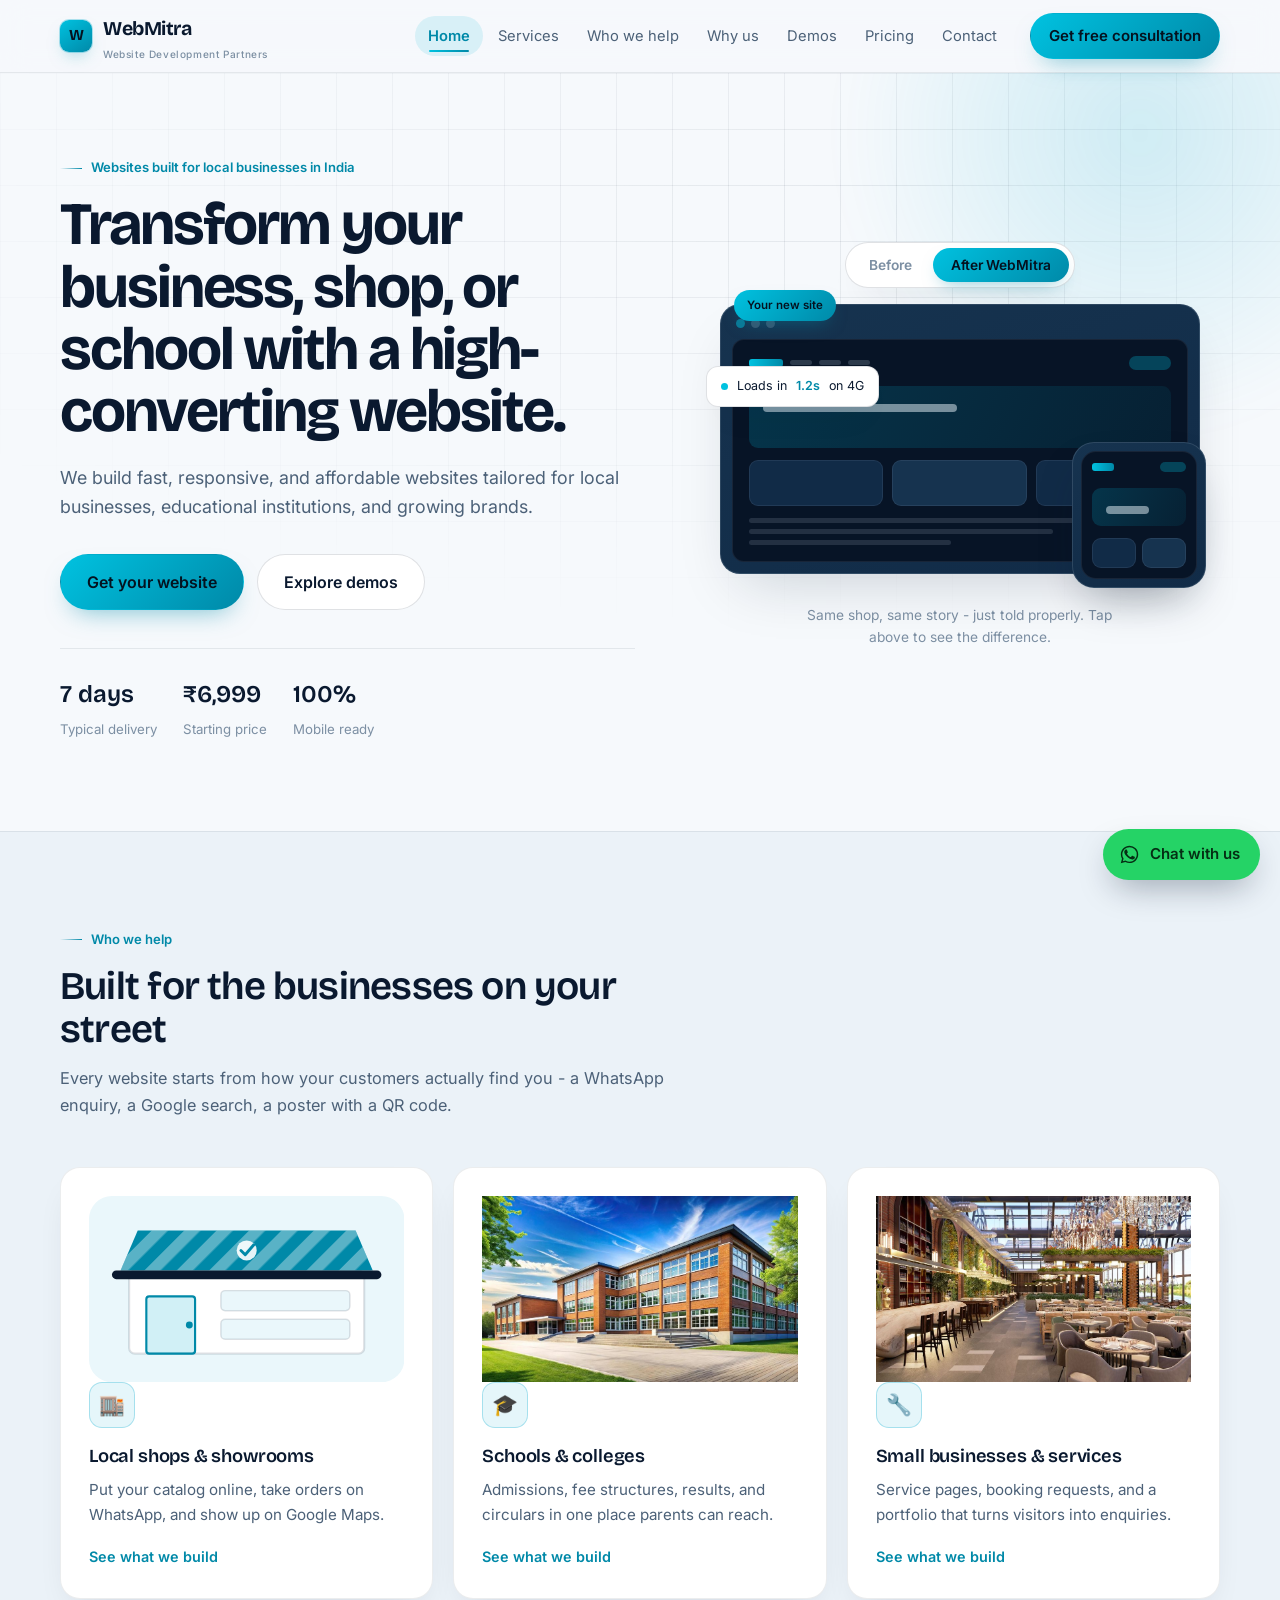
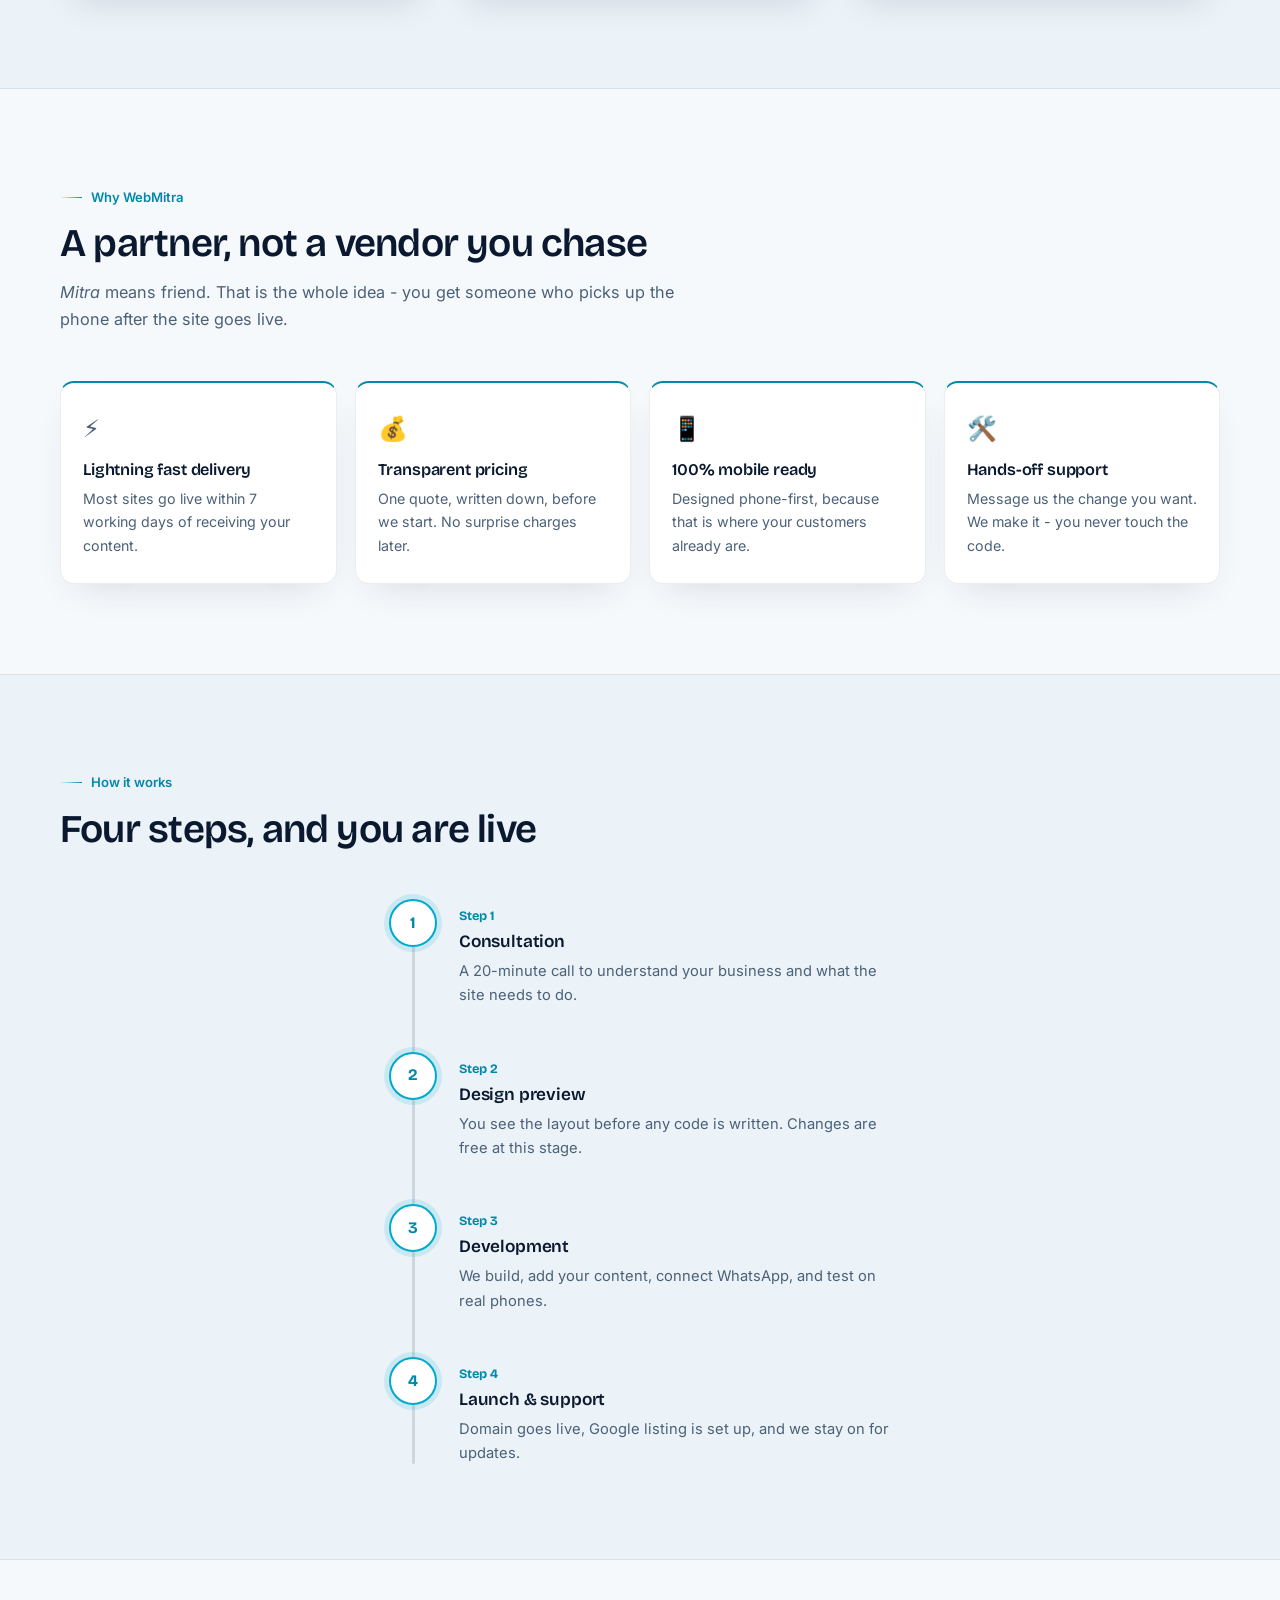
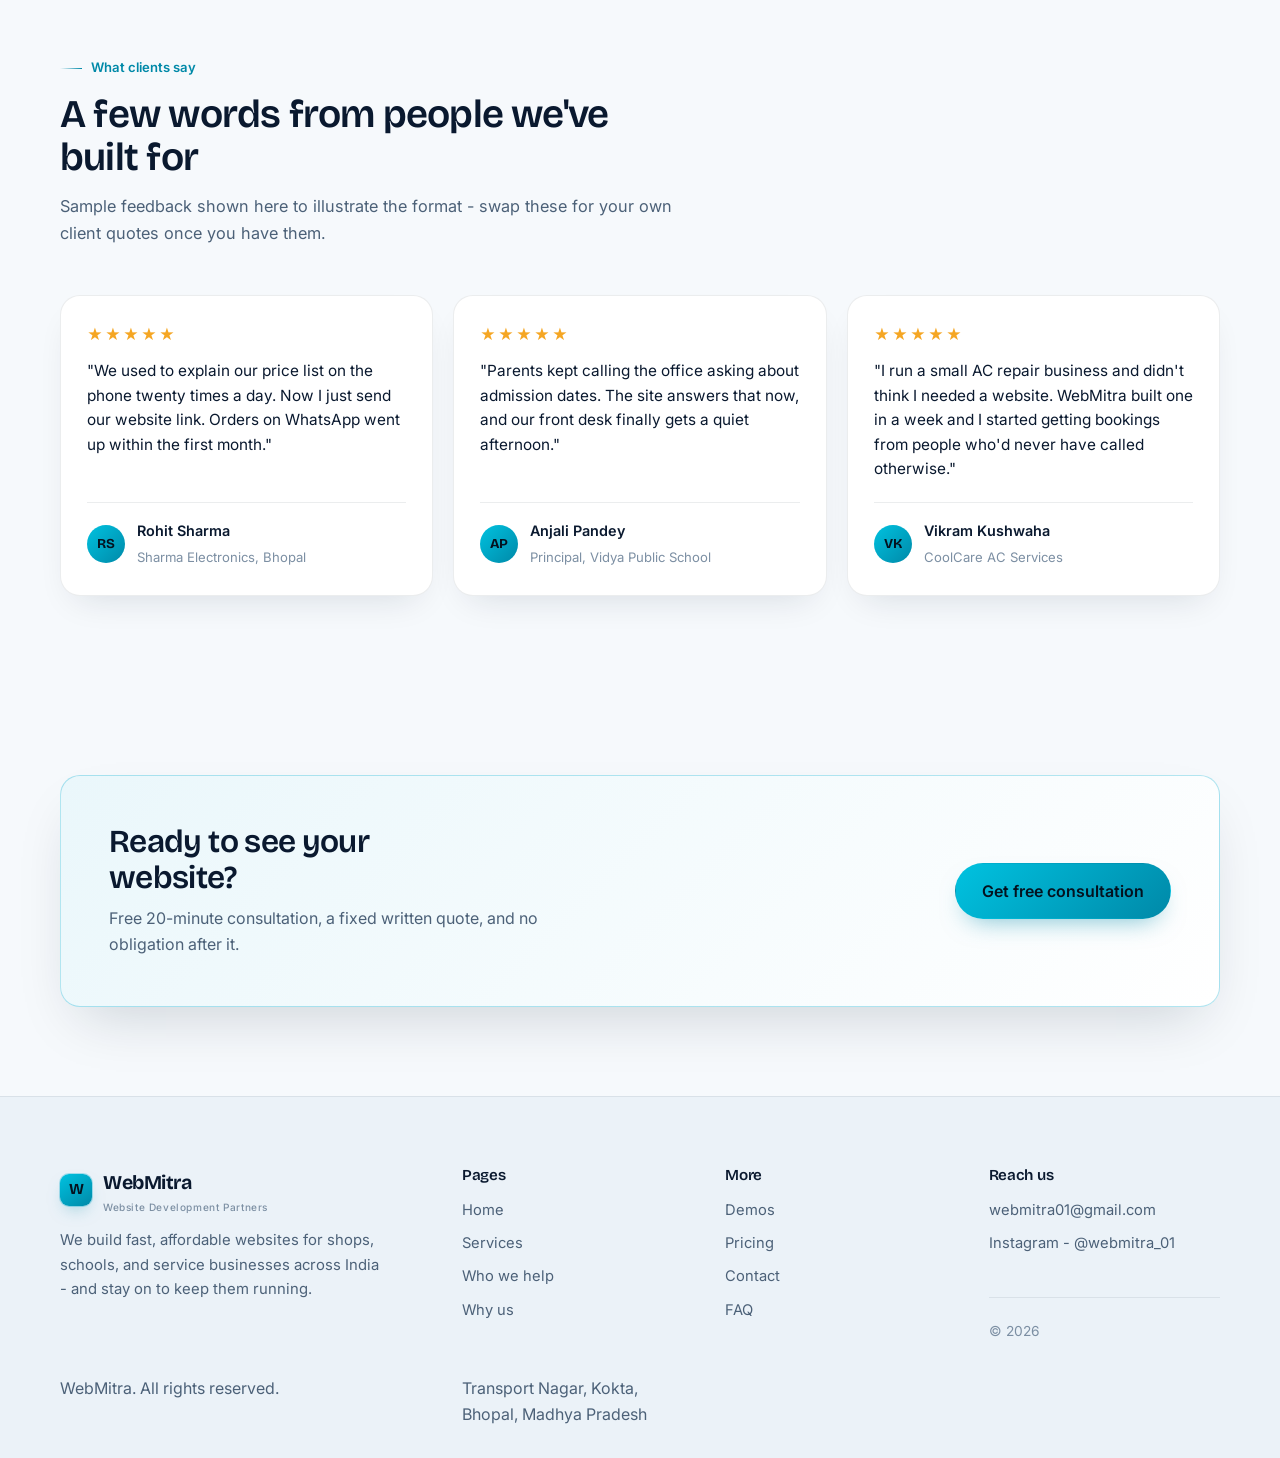
==== commit d8872021: "Updated email and instagram link" ====
--- a/index.html
+++ b/index.html
@@ -237,11 +237,13 @@
         <a href="demos.html">Demos</a><a href="pricing.html">Pricing</a><a href="contact.html">Contact</a><a href="pricing.html">FAQ</a>
       </div></div>
       <div><h4>Reach us</h4><div class="f-links">
-        <a href="mailto:hello@webmitra.in">hello@webmitra.in</a><a href="tel:+919555964902">+91 95559 64902</a><a href="contact.html">Instagram - @webmitra.in</a><a href="contact.html">LinkedIn - WebMitra</a>
+        <a href="mailto:webmitra01@gmail.com">webmitra01@gmail.com</a><a href="https://www.instagram.com/webmitra_01/" target="_blank" rel="noopener">
+    Instagram - @webmitra_01
+</a></div>
+    <div class="f-bottom">
+      <span>© <span id="yr">2026
       </div></div>
-    </div>
-    <div class="f-bottom">
-      <span>© <span id="yr">2026</span> WebMitra. All rights reserved.</span>
+    </span> WebMitra. All rights reserved.</span>
       <span>Transport Nagar, Kokta, Bhopal, Madhya Pradesh</span>
     </div>
   </div>
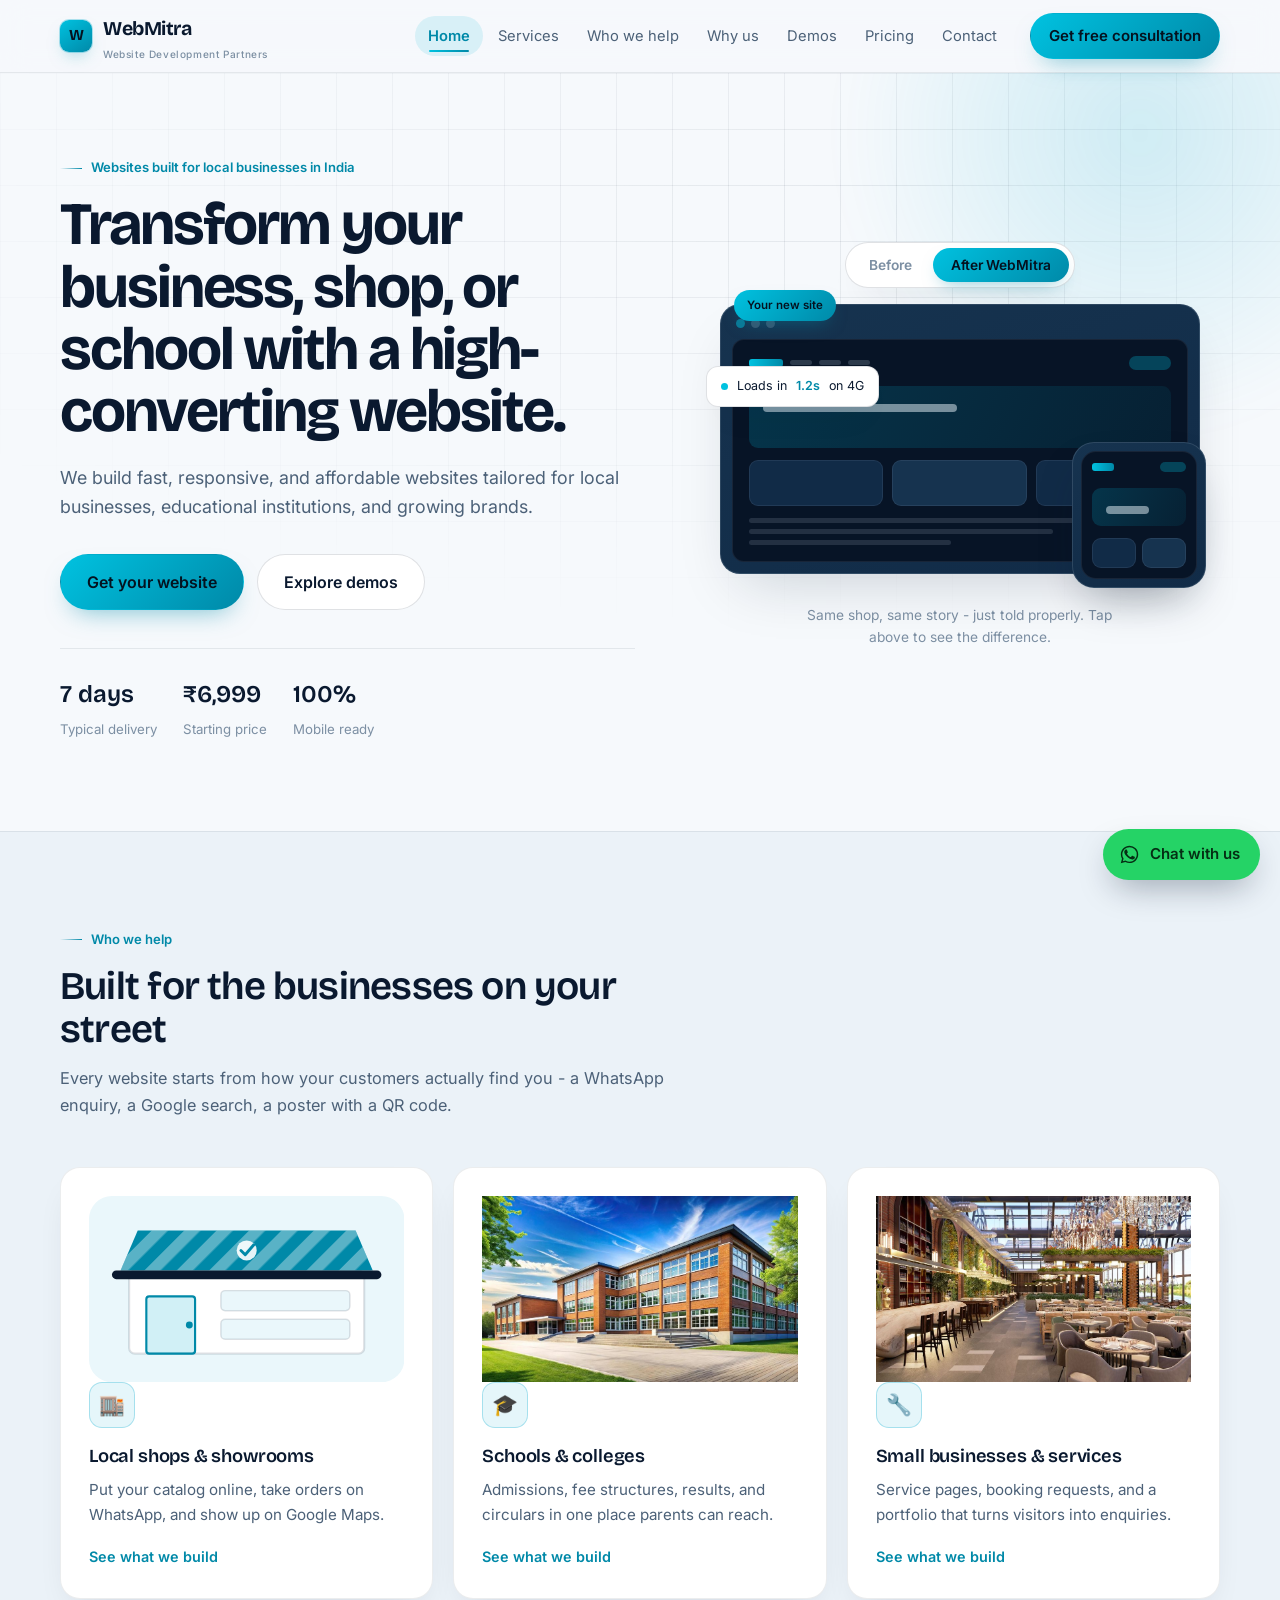
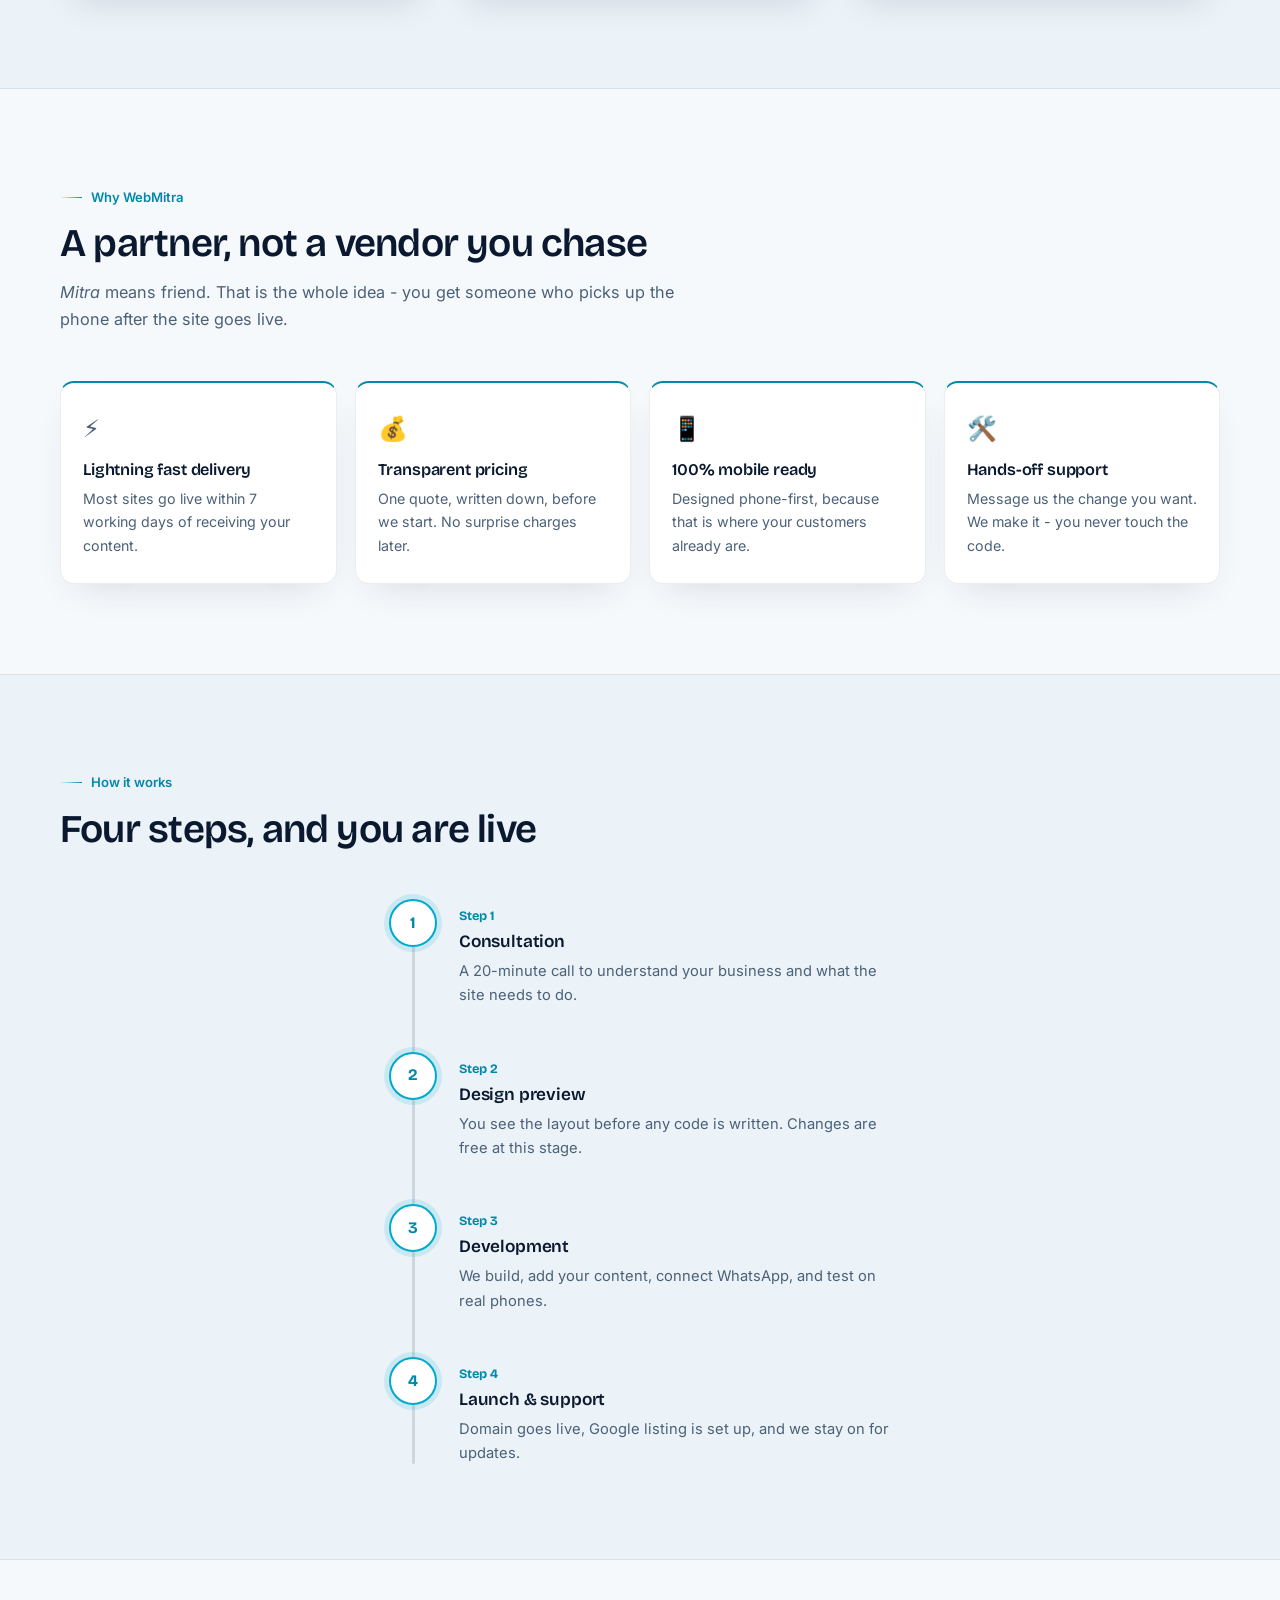
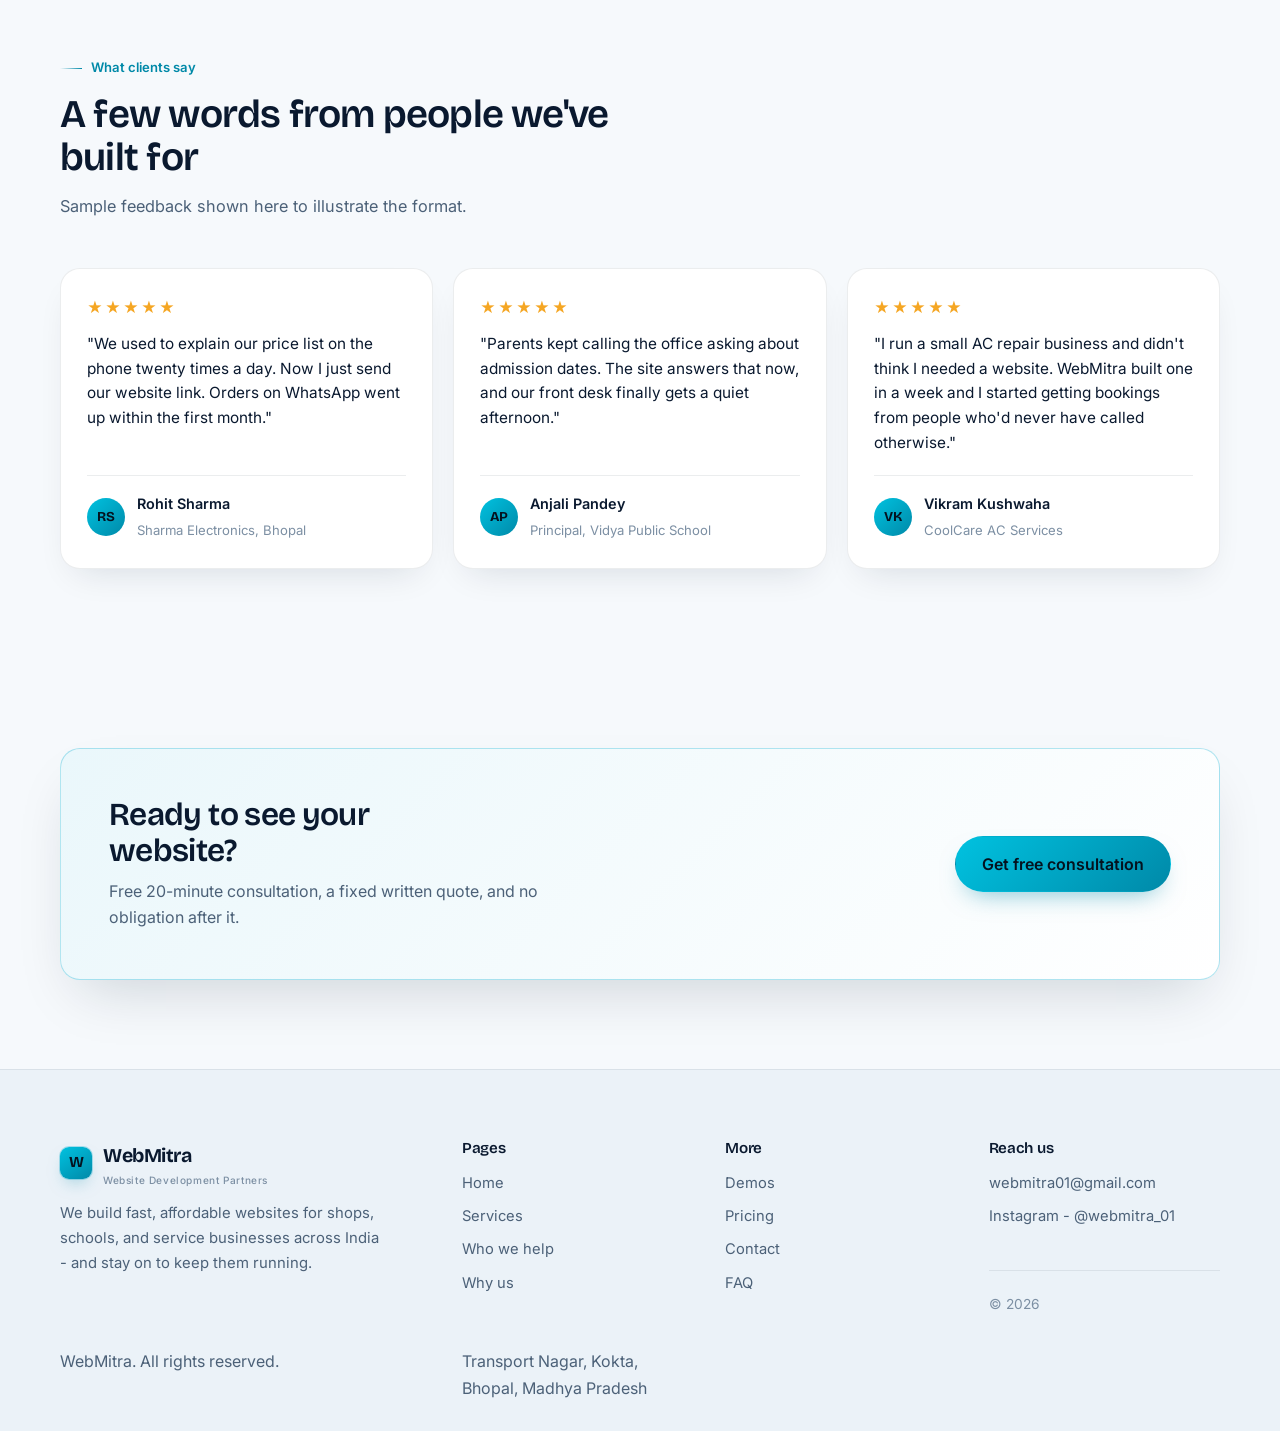
==== commit e8ed1ac4: "updated sample feedback" ====
--- a/index.html
+++ b/index.html
@@ -187,7 +187,7 @@
     <div class="sec-head reveal">
       <span class="kicker">What clients say</span>
       <h2>A few words from people we've built for</h2>
-      <p>Sample feedback shown here to illustrate the format - swap these for your own client quotes once you have them.</p>
+      <p>Sample feedback shown here to illustrate the format.</p>
     </div>
     <div class="testi-grid reveal-group">
       <article class="testi-card reveal-item">
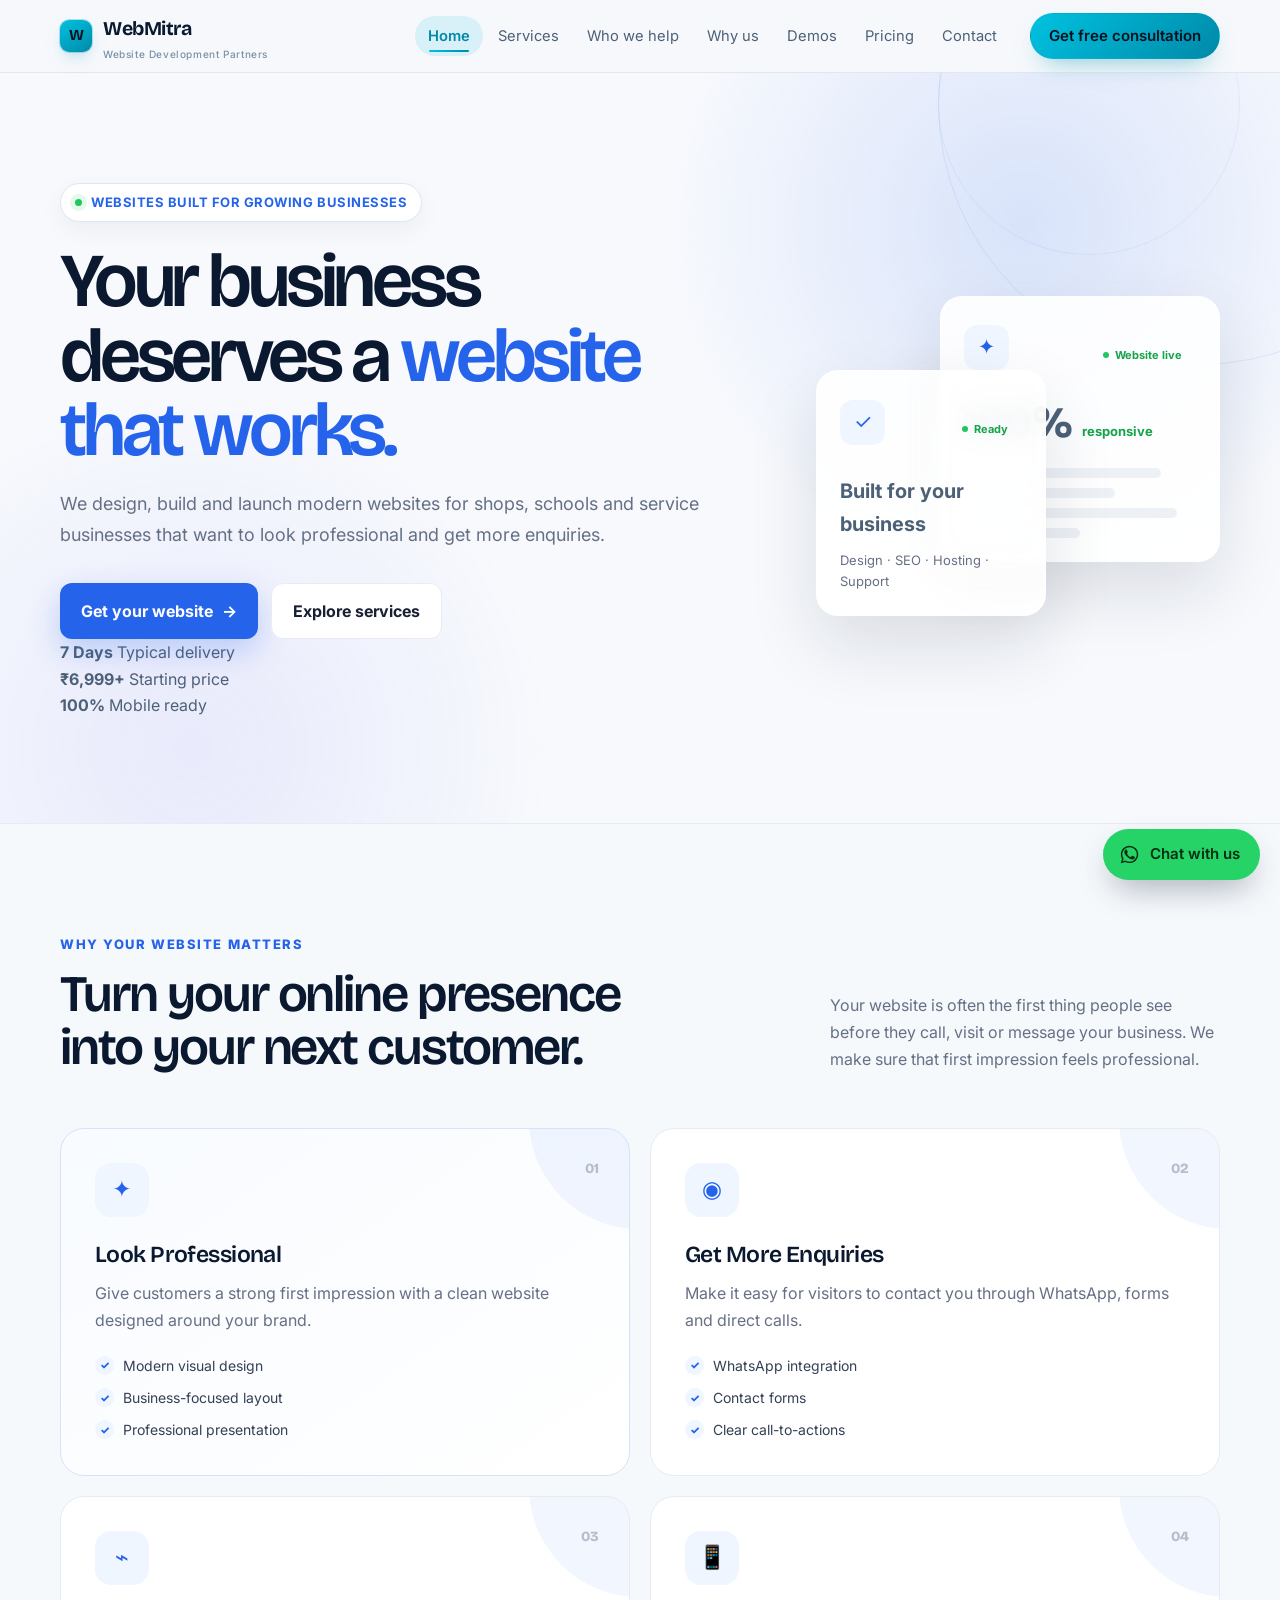
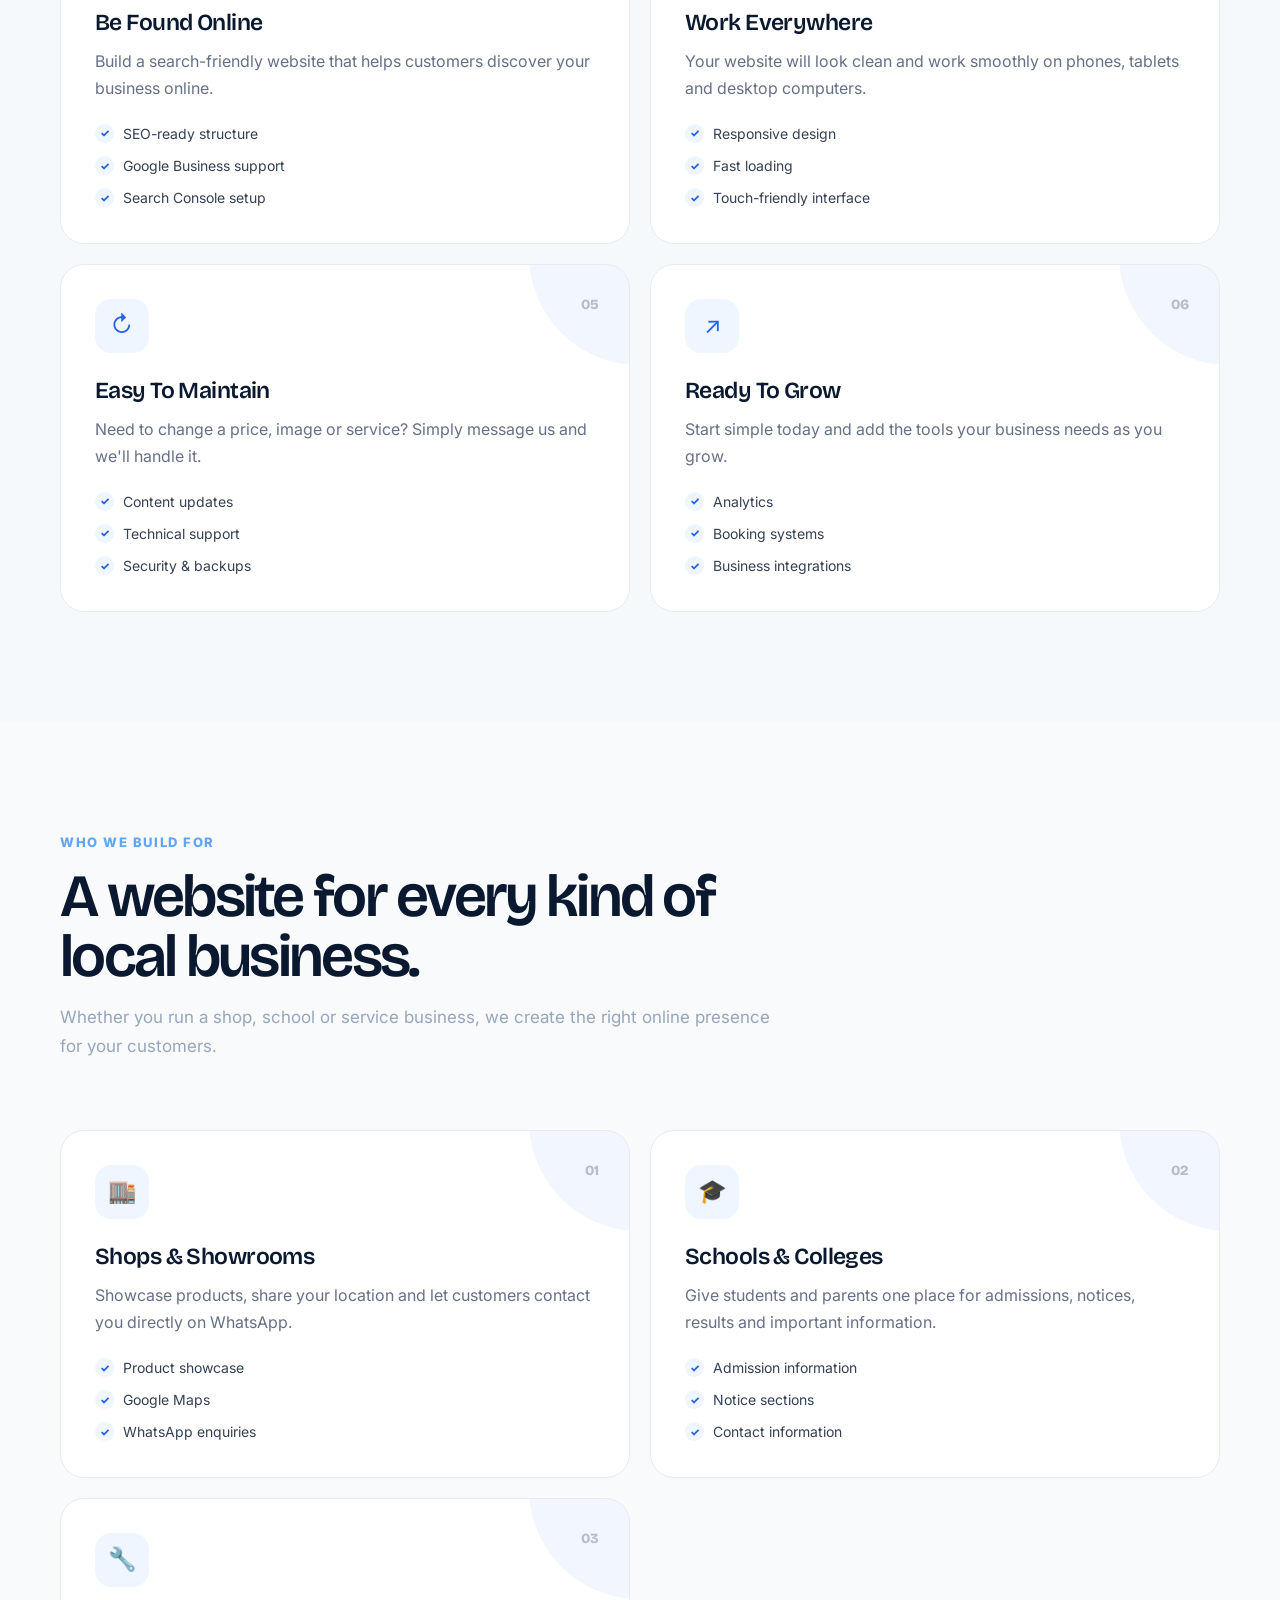
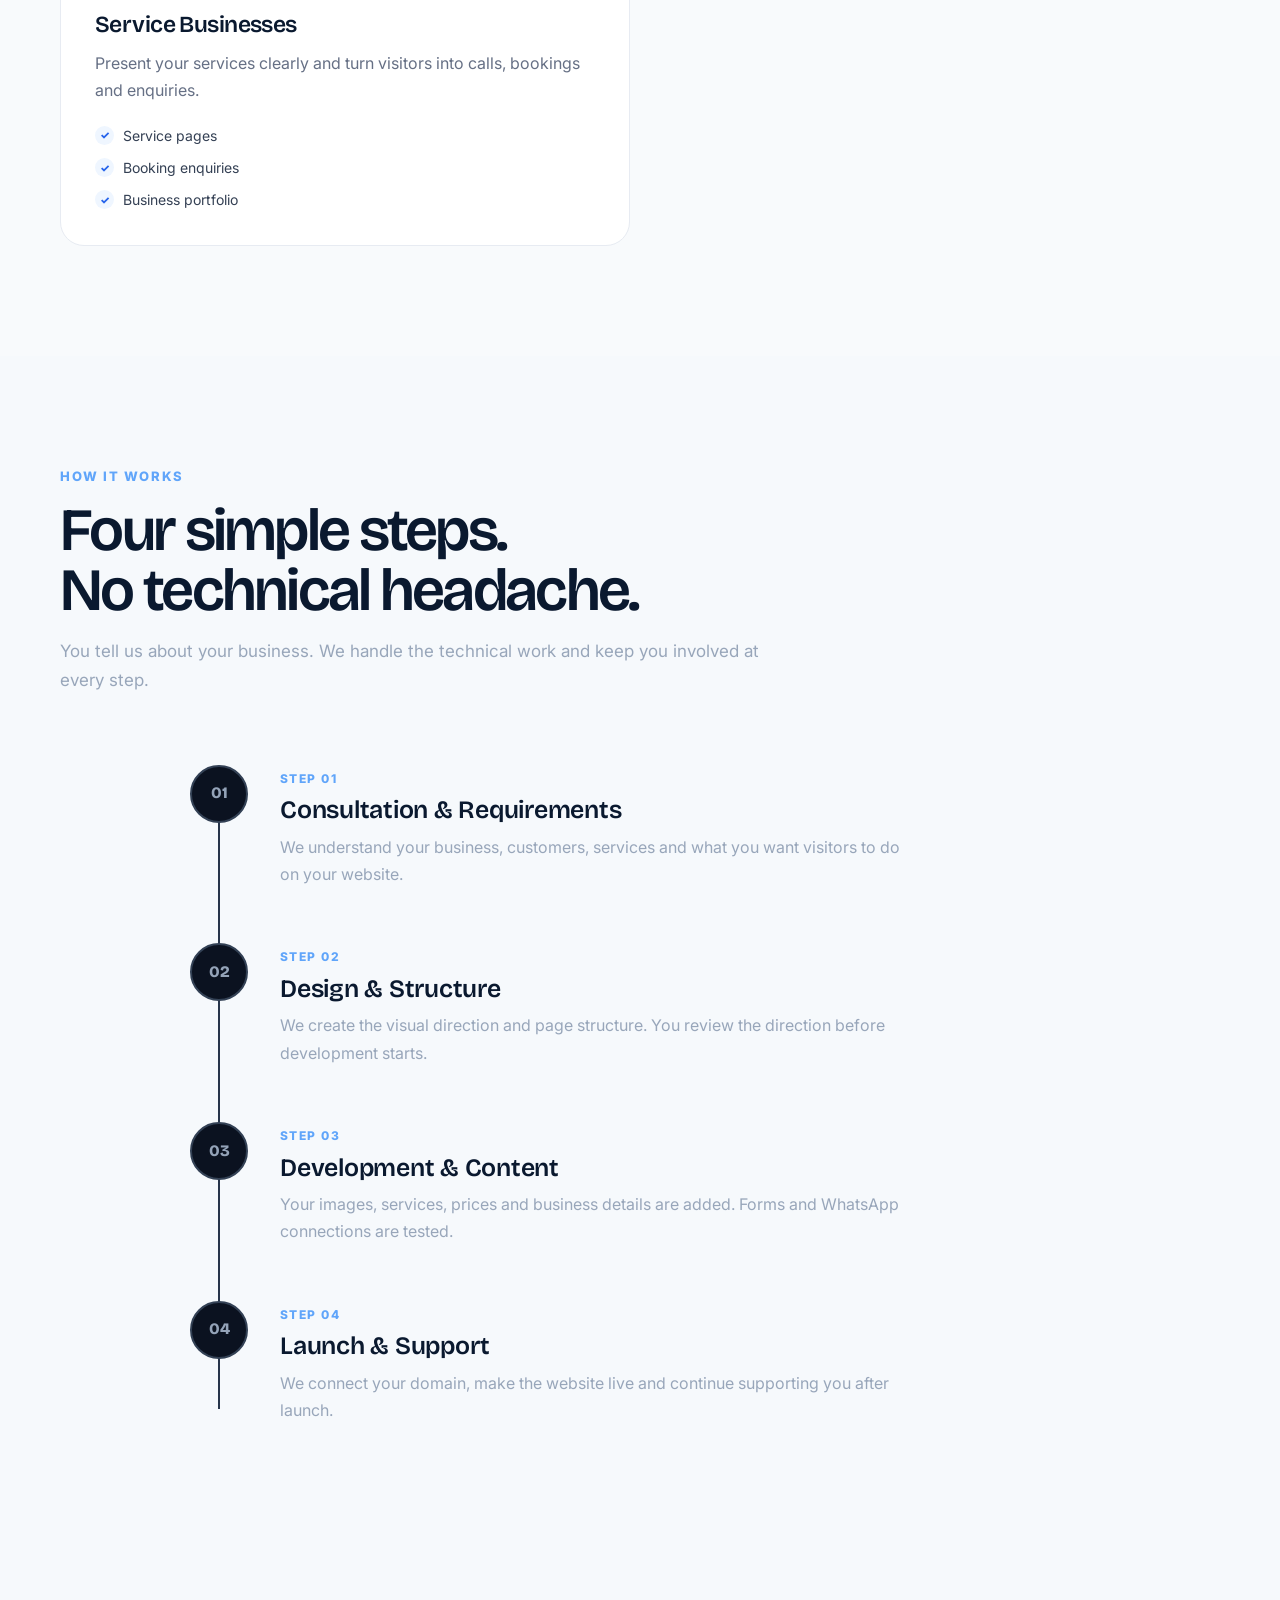
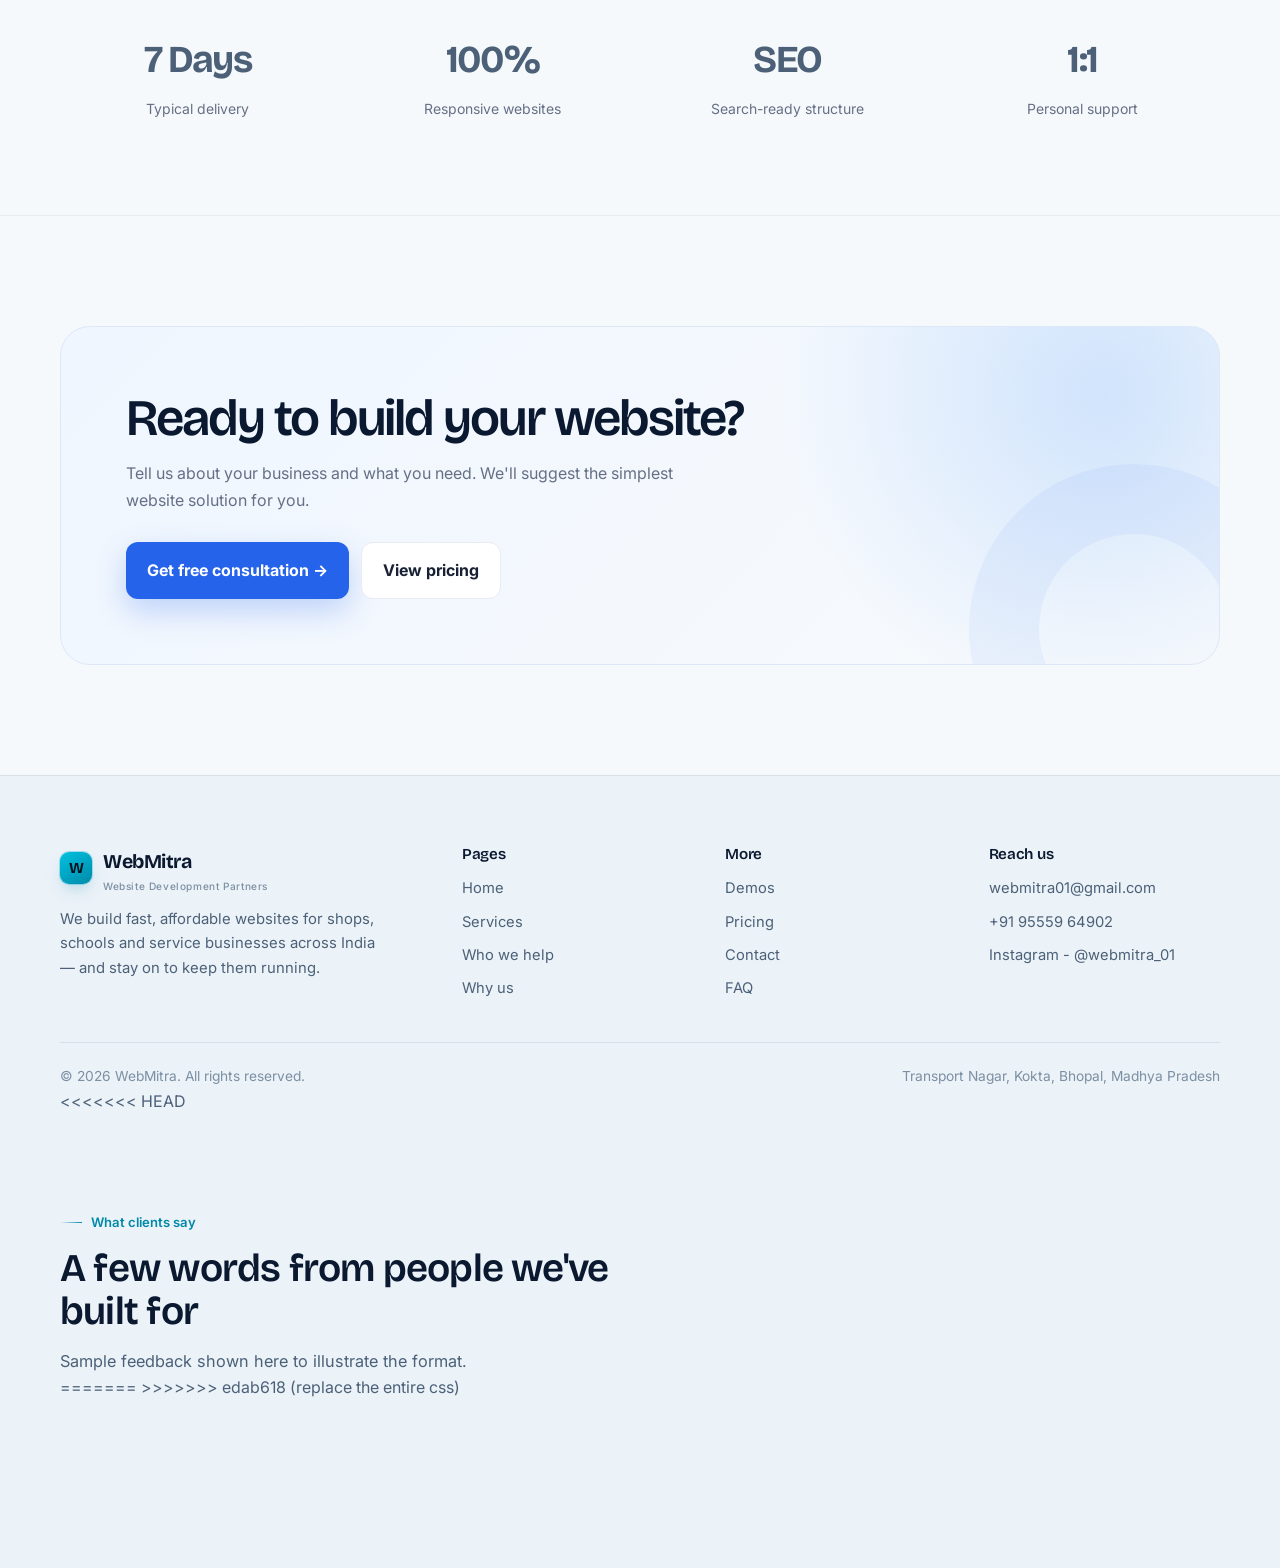
==== commit ba494da9: "Update website design" ====
--- a/index.html
+++ b/index.html
@@ -1,259 +1,1054 @@
+
 <!DOCTYPE html>
 <html lang="en">
+
 <head>
-<meta charset="UTF-8">
-<meta name="viewport" content="width=device-width, initial-scale=1">
-<title>WebMitra - Websites for shops, schools and local businesses</title>
-<meta name="description" content="WebMitra builds fast, responsive, affordable websites for local shops, schools, and growing service businesses across India. Live in 7 days from Rs 6,999.">
-<link rel="canonical" href="https://www.webmitra.in/">
-<meta property="og:type" content="website">
-<meta property="og:site_name" content="WebMitra">
-<meta property="og:title" content="WebMitra - Websites for shops, schools and local businesses">
-<meta property="og:description" content="WebMitra builds fast, responsive, affordable websites for local shops, schools, and growing service businesses across India. Live in 7 days from Rs 6,999.">
-<meta property="og:url" content="https://www.webmitra.in/">
-<meta name="twitter:card" content="summary_large_image">
-<link rel="preconnect" href="https://fonts.googleapis.com">
-<link rel="preconnect" href="https://fonts.gstatic.com" crossorigin>
-<link href="https://fonts.googleapis.com/css2?family=Bricolage+Grotesque:opsz,wght@12..96,500;12..96,600;12..96,700&family=Inter:wght@400;500;600&display=swap" rel="stylesheet">
-<link rel="stylesheet" href="assets/styles.css">
+  <meta charset="UTF-8">
+  <meta name="viewport" content="width=device-width, initial-scale=1">
+
+  <title>WebMitra | Websites That Work For Your Business</title>
+
+  <meta name="description"
+    content="WebMitra designs fast, modern and affordable websites for shops, schools and service businesses across India.">
+
+  <link rel="canonical" href="https://www.webmitra.in/">
+
+  <meta property="og:type" content="website">
+  <meta property="og:site_name" content="WebMitra">
+  <meta property="og:title" content="WebMitra | Websites That Work For Your Business">
+  <meta property="og:description"
+    content="Modern websites for shops, schools and growing businesses across India.">
+  <meta property="og:url" content="https://www.webmitra.in/">
+
+  <meta name="twitter:card" content="summary_large_image">
+
+  <!-- Fonts -->
+  <link rel="preconnect" href="https://fonts.googleapis.com">
+  <link rel="preconnect" href="https://fonts.gstatic.com" crossorigin>
+
+  <link
+    href="https://fonts.googleapis.com/css2?family=Bricolage+Grotesque:opsz,wght@12..96,500;12..96,600;12..96,700;12..96,800&family=Inter:wght@400;500;600;700&display=swap"
+    rel="stylesheet">
+
+  <link rel="stylesheet" href="assets/styles.css">
 </head>
+
 <body>
 
-<header>
-  <div class="wrap">
-    <nav class="nav">
-      <a class="brand" href="index.html"><span class="mark"><span>W</span></span><span>WebMitra<small>Website Development Partners</small></span></a>
-      <div class="links">
-        <a href="index.html" class="active" aria-current="page">Home</a>
-        <a href="services.html">Services</a>
-        <a href="who-we-help.html">Who we help</a>
-        <a href="why-us.html">Why us</a>
-        <a href="demos.html">Demos</a>
-        <a href="pricing.html">Pricing</a>
-        <a href="contact.html">Contact</a>
+  <!-- ================= HEADER ================= -->
+
+  <header>
+    <div class="wrap">
+
+      <nav class="nav">
+
+        <a class="brand" href="index.html">
+          <span class="mark">
+            <span>W</span>
+          </span>
+
+          <span>
+            WebMitra
+            <small>Website Development Partners</small>
+          </span>
+        </a>
+
+        <div class="links">
+
+          <a href="index.html"
+             class="active"
+             aria-current="page">
+            Home
+          </a>
+
+          <a href="services.html">
+            Services
+          </a>
+
+          <a href="who-we-help.html">
+            Who we help
+          </a>
+
+          <a href="why-us.html">
+            Why us
+          </a>
+
+          <a href="demos.html">
+            Demos
+          </a>
+
+          <a href="pricing.html">
+            Pricing
+          </a>
+
+          <a href="contact.html">
+            Contact
+          </a>
+
+        </div>
+
+        <a class="btn btn-primary" href="contact.html">
+          Get free consultation
+        </a>
+
+        <button
+          class="burger"
+          id="burger"
+          aria-expanded="false"
+          aria-controls="mobilePanel"
+          aria-label="Open menu">
+
+          <i></i>
+          <i></i>
+          <i></i>
+
+        </button>
+
+      </nav>
+
+
+      <!-- MOBILE MENU -->
+
+      <div class="mobile-panel" id="mobilePanel">
+
+        <a href="index.html"
+           class="active"
+           aria-current="page">
+          Home
+        </a>
+
+        <a href="services.html">
+          Services
+        </a>
+
+        <a href="who-we-help.html">
+          Who we help
+        </a>
+
+        <a href="why-us.html">
+          Why us
+        </a>
+
+        <a href="demos.html">
+          Demos
+        </a>
+
+        <a href="pricing.html">
+          Pricing
+        </a>
+
+        <a href="contact.html">
+          Contact
+        </a>
+
+        <a class="btn btn-primary" href="contact.html">
+          Get free consultation
+        </a>
+
       </div>
-      <a class="btn btn-primary" href="contact.html">Get free consultation</a>
-      <button class="burger" id="burger" aria-expanded="false" aria-controls="mobilePanel" aria-label="Open menu"><i></i><i></i><i></i></button>
-    </nav>
-    <div class="mobile-panel" id="mobilePanel">
-      <a href="index.html" class="active" aria-current="page">Home</a>
-      <a href="services.html">Services</a>
-      <a href="who-we-help.html">Who we help</a>
-      <a href="why-us.html">Why us</a>
-      <a href="demos.html">Demos</a>
-      <a href="pricing.html">Pricing</a>
-      <a href="contact.html">Contact</a>
-      <a class="btn btn-primary" href="contact.html">Get free consultation</a>
+
     </div>
-  </div>
-</header>
-
-<main id="main">
-
-  <section class="hero">
-    <div class="blueprint"></div><div class="glow"></div>
-    <div class="wrap hero-grid">
-      <div>
-        <span class="kicker">Websites built for local businesses in India</span>
-        <h1>Transform your business, shop, or school with a high-converting website.</h1>
-        <p class="hero-sub">We build fast, responsive, and affordable websites tailored for local businesses, educational institutions, and growing brands.</p>
-        <div class="hero-cta">
-          <a class="btn btn-primary" href="contact.html">Get your website</a>
-          <a class="btn btn-ghost" href="demos.html">Explore demos</a>
-        </div>
-        <div class="trust">
-          <div><strong>7 days</strong><span>Typical delivery</span></div>
-          <div><strong>₹6,999</strong><span>Starting price</span></div>
-          <div><strong>100%</strong><span>Mobile ready</span></div>
-        </div>
+  </header>
+
+
+  <main id="main">
+
+
+    <!-- ================= HERO ================= -->
+
+    <section class="services-hero">
+
+      <div class="wrap services-hero-grid">
+
+        <div class="services-hero-content reveal-new">
+
+          <div class="hero-label">
+            <span></span>
+            Websites built for growing businesses
+          </div>
+
+          <h1>
+            Your business deserves a
+            <em>website that works.</em>
+          </h1>
+
+          <p class="hero-description">
+            We design, build and launch modern websites for shops,
+            schools and service businesses that want to look
+            professional and get more enquiries.
+          </p>
+
+          <div class="hero-actions">
+
+            <a href="contact.html"
+               class="hero-btn primary">
+              Get your website
+              <span>→</span>
+            </a>
+
+            <a href="services.html"
+               class="hero-btn secondary">
+              Explore services
+            </a>
+
+          </div>
+
+          <div class="hero-mini-stats">
+
+            <div>
+              <strong>7 Days</strong>
+              <span>Typical delivery</span>
+            </div>
+
+            <div>
+              <strong>₹6,999+</strong>
+              <span>Starting price</span>
+            </div>
+
+            <div>
+              <strong>100%</strong>
+              <span>Mobile ready</span>
+            </div>
+
+          </div>
+
+        </div>
+
+
+        <!-- HERO VISUAL -->
+
+        <div class="hero-visual reveal-new">
+
+          <div class="hero-card hero-card-main">
+
+            <div class="card-top">
+
+              <div class="card-icon">
+                ✦
+              </div>
+
+              <div class="status">
+                <i></i>
+                Website live
+              </div>
+
+            </div>
+
+            <div class="hero-stat">
+              <strong>100%</strong>
+              <span>responsive</span>
+            </div>
+
+            <div class="fake-lines">
+              <div class="fake-line"></div>
+              <div class="fake-line"></div>
+              <div class="fake-line"></div>
+              <div class="fake-line"></div>
+            </div>
+
+          </div>
+
+
+          <div class="hero-card hero-card-small">
+
+            <div class="card-top">
+
+              <div class="card-icon">
+                ✓
+              </div>
+
+              <div class="status">
+                <i></i>
+                Ready
+              </div>
+
+            </div>
+
+            <strong>
+              Built for your business
+            </strong>
+
+            <p>
+              Design · SEO · Hosting · Support
+            </p>
+
+          </div>
+
+        </div>
+
       </div>
 
-      <div class="rig-wrap">
-        <div class="transform-toggle" role="tablist" aria-label="Before and after website preview">
-          <button class="t-btn" data-state="old" role="tab" aria-selected="false" id="tabOld">Before</button>
-          <button class="t-btn active" data-state="new" role="tab" aria-selected="true" id="tabNew">After WebMitra</button>
-        </div>
-
-        <div class="rig" id="rig">
-          <span class="rig-badge" id="rigBadge">Your new site</span>
-          <div class="laptop">
-            <div class="bar"><i></i><i></i><i></i></div>
-            <div class="screen">
-              <div class="sk-nav"><span class="sk-logo"></span><em></em><em></em><em></em><span class="pill"></span></div>
-              <div class="sk-hero"></div>
-              <div class="sk-row"><div class="sk-card"></div><div class="sk-card"></div><div class="sk-card"></div></div>
-              <div class="sk-lines"><i></i><i></i><i></i></div>
-            </div>
-          </div>
-          <div class="phone">
-            <div class="screen">
-              <div class="sk-nav"><span class="sk-logo" style="width:22px"></span><span class="pill" style="width:26px;height:10px"></span></div>
-              <div class="sk-hero"></div>
-              <div class="sk-row"><div class="sk-card"></div><div class="sk-card"></div></div>
-            </div>
-          </div>
-          <div class="ping" id="rigPing"><span class="dot"></span>Loads in <b>1.2s</b> on 4G</div>
-        </div>
-        <p class="rig-caption">Same shop, same story - just told properly. Tap above to see the difference.</p>
+    </section>
+
+
+
+    <!-- ================= TRUST / INTRO ================= -->
+
+    <section class="services-section">
+
+      <div class="wrap">
+
+        <div class="section-intro reveal-new">
+
+          <div>
+
+            <div class="eyebrow">
+              Why your website matters
+            </div>
+
+            <h2>
+              Turn your online presence into your next customer.
+            </h2>
+
+          </div>
+
+          <p>
+            Your website is often the first thing people see before
+            they call, visit or message your business. We make sure
+            that first impression feels professional.
+          </p>
+
+        </div>
+
+
+        <div class="service-grid">
+
+
+          <!-- CARD 01 -->
+
+          <article class="service-card featured reveal-new">
+
+            <div class="service-number">
+              01
+            </div>
+
+            <div class="service-icon">
+              ✦
+            </div>
+
+            <h3>
+              Look Professional
+            </h3>
+
+            <p>
+              Give customers a strong first impression with a
+              clean website designed around your brand.
+            </p>
+
+            <ul class="service-list">
+              <li>Modern visual design</li>
+              <li>Business-focused layout</li>
+              <li>Professional presentation</li>
+            </ul>
+
+          </article>
+
+
+          <!-- CARD 02 -->
+
+          <article class="service-card reveal-new">
+
+            <div class="service-number">
+              02
+            </div>
+
+            <div class="service-icon">
+              ◉
+            </div>
+
+            <h3>
+              Get More Enquiries
+            </h3>
+
+            <p>
+              Make it easy for visitors to contact you through
+              WhatsApp, forms and direct calls.
+            </p>
+
+            <ul class="service-list">
+              <li>WhatsApp integration</li>
+              <li>Contact forms</li>
+              <li>Clear call-to-actions</li>
+            </ul>
+
+          </article>
+
+
+          <!-- CARD 03 -->
+
+          <article class="service-card reveal-new">
+
+            <div class="service-number">
+              03
+            </div>
+
+            <div class="service-icon">
+              ⌁
+            </div>
+
+            <h3>
+              Be Found Online
+            </h3>
+
+            <p>
+              Build a search-friendly website that helps customers
+              discover your business online.
+            </p>
+
+            <ul class="service-list">
+              <li>SEO-ready structure</li>
+              <li>Google Business support</li>
+              <li>Search Console setup</li>
+            </ul>
+
+          </article>
+
+
+          <!-- CARD 04 -->
+
+          <article class="service-card reveal-new">
+
+            <div class="service-number">
+              04
+            </div>
+
+            <div class="service-icon">
+              📱
+            </div>
+
+            <h3>
+              Work Everywhere
+            </h3>
+
+            <p>
+              Your website will look clean and work smoothly on
+              phones, tablets and desktop computers.
+            </p>
+
+            <ul class="service-list">
+              <li>Responsive design</li>
+              <li>Fast loading</li>
+              <li>Touch-friendly interface</li>
+            </ul>
+
+          </article>
+
+
+          <!-- CARD 05 -->
+
+          <article class="service-card reveal-new">
+
+            <div class="service-number">
+              05
+            </div>
+
+            <div class="service-icon">
+              ↻
+            </div>
+
+            <h3>
+              Easy To Maintain
+            </h3>
+
+            <p>
+              Need to change a price, image or service?
+              Simply message us and we'll handle it.
+            </p>
+
+            <ul class="service-list">
+              <li>Content updates</li>
+              <li>Technical support</li>
+              <li>Security & backups</li>
+            </ul>
+
+          </article>
+
+
+          <!-- CARD 06 -->
+
+          <article class="service-card reveal-new">
+
+            <div class="service-number">
+              06
+            </div>
+
+            <div class="service-icon">
+              ↗
+            </div>
+
+            <h3>
+              Ready To Grow
+            </h3>
+
+            <p>
+              Start simple today and add the tools your business
+              needs as you grow.
+            </p>
+
+            <ul class="service-list">
+              <li>Analytics</li>
+              <li>Booking systems</li>
+              <li>Business integrations</li>
+            </ul>
+
+          </article>
+
+        </div>
+
       </div>
-    </div>
-  </section>
-
-  <div class="band"><section><div class="wrap">
-    <div class="sec-head reveal">
-      <span class="kicker">Who we help</span>
-      <h2>Built for the businesses on your street</h2>
-      <p>Every website starts from how your customers actually find you - a WhatsApp enquiry, a Google search, a poster with a QR code.</p>
-    </div>
-    <div class="cards-3">
-      <article class="card reveal-item"><div class="card-cover"><svg viewBox="0 0 220 130" xmlns="http://www.w3.org/2000/svg" aria-hidden="true">
-  <rect x="0" y="0" width="220" height="130" rx="16" fill="var(--card-2)"/>
-  <rect x="28" y="52" width="164" height="58" rx="4" fill="#FFFFFF" stroke="var(--line)" stroke-width="1.5"/>
-  <rect x="40" y="70" width="34" height="40" rx="2" fill="var(--cyan)" opacity=".18"/>
-  <rect x="40" y="70" width="34" height="40" rx="2" fill="none" stroke="var(--teal)" stroke-width="1.5"/>
-  <circle cx="70" cy="90" r="2.4" fill="var(--teal)"/>
-  <rect x="92" y="66" width="90" height="14" rx="3" fill="var(--card-2)" stroke="var(--line)" stroke-width="1"/>
-  <rect x="92" y="86" width="90" height="14" rx="3" fill="var(--card-2)" stroke="var(--line)" stroke-width="1"/>
-  <path d="M22 52 L34 24 H186 L198 52 Z" fill="var(--teal)"/>
-  <path d="M22 52 L34 24 H186 L198 52 Z" fill="url(#stripe)" opacity=".35"/>
-  <defs>
-    <pattern id="stripe" width="16" height="16" patternTransform="rotate(45)" patternUnits="userSpaceOnUse">
-      <rect width="8" height="16" fill="#ffffff"/>
-    </pattern>
-  </defs>
-  <rect x="16" y="52" width="188" height="6" rx="3" fill="var(--ink)"/>
-  <circle cx="110" cy="38" r="7" fill="#ffffff" opacity=".9"/>
-  <path d="M106 38 l3 3 l6 -7" stroke="var(--teal)" stroke-width="2" fill="none" stroke-linecap="round" stroke-linejoin="round"/>
-</svg></div><div class="ico">🏬</div><h3>Local shops &amp; showrooms</h3><p>Put your catalog online, take orders on WhatsApp, and show up on Google Maps.</p><a class="more" href="who-we-help.html">See what we build</a></article>
-      <article class="card reveal-item"><div class="card-cover"><img src="assets/images/school-building.jpg" alt="School building exterior" loading="lazy"></div><div class="ico">🎓</div><h3>Schools &amp; colleges</h3><p>Admissions, fee structures, results, and circulars in one place parents can reach.</p><a class="more" href="who-we-help.html">See what we build</a></article>
-      <article class="card reveal-item"><div class="card-cover"><img src="assets/images/service-business.jpg" alt="Modern service business interior" loading="lazy"></div><div class="ico">🔧</div><h3>Small businesses &amp; services</h3><p>Service pages, booking requests, and a portfolio that turns visitors into enquiries.</p><a class="more" href="who-we-help.html">See what we build</a></article>
-    </div>
-  </div></section></div>
-
-  <section><div class="wrap">
-    <div class="sec-head reveal">
-      <span class="kicker">Why WebMitra</span>
-      <h2>A partner, not a vendor you chase</h2>
-      <p><em>Mitra</em> means friend. That is the whole idea - you get someone who picks up the phone after the site goes live.</p>
-    </div>
-    <div class="why reveal-group">
-      <div class="reveal-item"><span class="emo">⚡</span><h3>Lightning fast delivery</h3><p>Most sites go live within 7 working days of receiving your content.</p></div>
-      <div class="reveal-item"><span class="emo">💰</span><h3>Transparent pricing</h3><p>One quote, written down, before we start. No surprise charges later.</p></div>
-      <div class="reveal-item"><span class="emo">📱</span><h3>100% mobile ready</h3><p>Designed phone-first, because that is where your customers already are.</p></div>
-      <div class="reveal-item"><span class="emo">🛠️</span><h3>Hands-off support</h3><p>Message us the change you want. We make it - you never touch the code.</p></div>
-    </div>
-  </div></section>
-
-  <div class="band"><section><div class="wrap">
-    <div class="sec-head reveal"><span class="kicker">How it works</span><h2>Four steps, and you are live</h2></div>
-    <div class="timeline-wrap"><div class="timeline">
-      <div class="timeline-track"><div class="timeline-track-fill"></div></div>
-      <div class="t-step">
-        <div class="t-dot">1</div>
-        <div class="t-body">
-          <div class="num">Step 1</div>
-          <h3>Consultation</h3>
-          <p>A 20-minute call to understand your business and what the site needs to do.</p>
-        </div>
+
+    </section>
+
+
+
+    <!-- ================= WHO WE HELP ================= -->
+
+    <section class="process-section">
+
+      <div class="wrap">
+
+        <div class="process-header reveal-new">
+
+          <div class="eyebrow">
+            Who we build for
+          </div>
+
+          <h2>
+            A website for every kind of local business.
+          </h2>
+
+          <p>
+            Whether you run a shop, school or service business,
+            we create the right online presence for your customers.
+          </p>
+
+        </div>
+
+
+        <div class="service-grid">
+
+
+          <article class="service-card reveal-new">
+
+            <div class="service-number">
+              01
+            </div>
+
+            <div class="service-icon">
+              🏬
+            </div>
+
+            <h3>
+              Shops & Showrooms
+            </h3>
+
+            <p>
+              Showcase products, share your location and let
+              customers contact you directly on WhatsApp.
+            </p>
+
+            <ul class="service-list">
+              <li>Product showcase</li>
+              <li>Google Maps</li>
+              <li>WhatsApp enquiries</li>
+            </ul>
+
+          </article>
+
+
+          <article class="service-card reveal-new">
+
+            <div class="service-number">
+              02
+            </div>
+
+            <div class="service-icon">
+              🎓
+            </div>
+
+            <h3>
+              Schools & Colleges
+            </h3>
+
+            <p>
+              Give students and parents one place for admissions,
+              notices, results and important information.
+            </p>
+
+            <ul class="service-list">
+              <li>Admission information</li>
+              <li>Notice sections</li>
+              <li>Contact information</li>
+            </ul>
+
+          </article>
+
+
+          <article class="service-card reveal-new">
+
+            <div class="service-number">
+              03
+            </div>
+
+            <div class="service-icon">
+              🔧
+            </div>
+
+            <h3>
+              Service Businesses
+            </h3>
+
+            <p>
+              Present your services clearly and turn visitors
+              into calls, bookings and enquiries.
+            </p>
+
+            <ul class="service-list">
+              <li>Service pages</li>
+              <li>Booking enquiries</li>
+              <li>Business portfolio</li>
+            </ul>
+
+          </article>
+
+        </div>
+
       </div>
-      <div class="t-step">
-        <div class="t-dot">2</div>
-        <div class="t-body">
-          <div class="num">Step 2</div>
-          <h3>Design preview</h3>
-          <p>You see the layout before any code is written. Changes are free at this stage.</p>
-        </div>
+
+    </section>
+
+
+
+    <!-- ================= PROCESS ================= -->
+
+    <section class="services-section">
+
+      <div class="wrap">
+
+        <div class="process-header reveal-new">
+
+          <div class="eyebrow">
+            How it works
+          </div>
+
+          <h2>
+            Four simple steps.
+            <br>
+            No technical headache.
+          </h2>
+
+          <p>
+            You tell us about your business. We handle the
+            technical work and keep you involved at every step.
+          </p>
+
+        </div>
+
+
+        <div class="process">
+
+          <div class="process-progress"
+               id="processProgress">
+          </div>
+
+
+          <!-- STEP 01 -->
+
+          <div class="process-step reveal-new">
+
+            <div class="process-dot">
+              01
+            </div>
+
+            <div class="process-content">
+
+              <div class="process-number">
+                Step 01
+              </div>
+
+              <h3>
+                Consultation & Requirements
+              </h3>
+
+              <p>
+                We understand your business, customers, services
+                and what you want visitors to do on your website.
+              </p>
+
+            </div>
+
+          </div>
+
+
+          <!-- STEP 02 -->
+
+          <div class="process-step reveal-new">
+
+            <div class="process-dot">
+              02
+            </div>
+
+            <div class="process-content">
+
+              <div class="process-number">
+                Step 02
+              </div>
+
+              <h3>
+                Design & Structure
+              </h3>
+
+              <p>
+                We create the visual direction and page structure.
+                You review the direction before development starts.
+              </p>
+
+            </div>
+
+          </div>
+
+
+          <!-- STEP 03 -->
+
+          <div class="process-step reveal-new">
+
+            <div class="process-dot">
+              03
+            </div>
+
+            <div class="process-content">
+
+              <div class="process-number">
+                Step 03
+              </div>
+
+              <h3>
+                Development & Content
+              </h3>
+
+              <p>
+                Your images, services, prices and business details
+                are added. Forms and WhatsApp connections are tested.
+              </p>
+
+            </div>
+
+          </div>
+
+
+          <!-- STEP 04 -->
+
+          <div class="process-step reveal-new">
+
+            <div class="process-dot">
+              04
+            </div>
+
+            <div class="process-content">
+
+              <div class="process-number">
+                Step 04
+              </div>
+
+              <h3>
+                Launch & Support
+              </h3>
+
+              <p>
+                We connect your domain, make the website live
+                and continue supporting you after launch.
+              </p>
+
+            </div>
+
+          </div>
+
+        </div>
+
       </div>
-      <div class="t-step">
-        <div class="t-dot">3</div>
-        <div class="t-body">
-          <div class="num">Step 3</div>
-          <h3>Development</h3>
-          <p>We build, add your content, connect WhatsApp, and test on real phones.</p>
-        </div>
+
+    </section>
+
+
+
+    <!-- ================= STATS ================= -->
+
+    <section class="stats-section">
+
+      <div class="wrap">
+
+        <div class="stats">
+
+          <div class="stat reveal-new">
+
+            <strong>7 Days</strong>
+
+            <span>
+              Typical delivery
+            </span>
+
+          </div>
+
+
+          <div class="stat reveal-new">
+
+            <strong>100%</strong>
+
+            <span>
+              Responsive websites
+            </span>
+
+          </div>
+
+
+          <div class="stat reveal-new">
+
+            <strong>SEO</strong>
+
+            <span>
+              Search-ready structure
+            </span>
+
+          </div>
+
+
+          <div class="stat reveal-new">
+
+            <strong>1:1</strong>
+
+            <span>
+              Personal support
+            </span>
+
+          </div>
+
+        </div>
+
       </div>
-      <div class="t-step">
-        <div class="t-dot">4</div>
-        <div class="t-body">
-          <div class="num">Step 4</div>
-          <h3>Launch &amp; support</h3>
-          <p>Domain goes live, Google listing is set up, and we stay on for updates.</p>
-        </div>
+
+    </section>
+
+
+
+    <!-- ================= CTA ================= -->
+
+    <section class="services-cta">
+
+      <div class="wrap">
+
+        <div class="cta-box reveal-new">
+
+          <div class="cta-decoration"></div>
+
+          <h2>
+            Ready to build your website?
+          </h2>
+
+          <p>
+            Tell us about your business and what you need.
+            We'll suggest the simplest website solution for you.
+          </p>
+
+          <div class="cta-actions">
+
+            <a href="contact.html"
+               class="hero-btn primary">
+              Get free consultation →
+            </a>
+
+            <a href="pricing.html"
+               class="hero-btn secondary">
+              View pricing
+            </a>
+
+          </div>
+
+        </div>
+
       </div>
-    </div></div>
-  </div></section></div>
-
+
+    </section>
+
+  </main>
+
+
+
+  <!-- ================= FOOTER ================= -->
+
+  <footer>
+
+    <div class="wrap">
+
+      <div class="f-grid">
+
+
+        <div>
+
+          <a class="brand" href="index.html">
+
+            <span class="mark">
+              <span>W</span>
+            </span>
+
+            <span>
+              WebMitra
+              <small>Website Development Partners</small>
+            </span>
+
+          </a>
+
+          <p>
+            We build fast, affordable websites for shops,
+            schools and service businesses across India —
+            and stay on to keep them running.
+          </p>
+
+        </div>
+
+
+        <div>
+
+          <h4>
+            Pages
+          </h4>
+
+          <div class="f-links">
+
+            <a href="index.html">
+              Home
+            </a>
+
+            <a href="services.html">
+              Services
+            </a>
+
+            <a href="who-we-help.html">
+              Who we help
+            </a>
+
+            <a href="why-us.html">
+              Why us
+            </a>
+
+          </div>
+
+        </div>
+
+
+        <div>
+
+          <h4>
+            More
+          </h4>
+
+          <div class="f-links">
+
+            <a href="demos.html">
+              Demos
+            </a>
+
+            <a href="pricing.html">
+              Pricing
+            </a>
+
+            <a href="contact.html">
+              Contact
+            </a>
+
+            <a href="pricing.html">
+              FAQ
+            </a>
+
+          </div>
+
+        </div>
+
+
+        <div>
+
+          <h4>
+            Reach us
+          </h4>
+
+          <div class="f-links">
+
+            <a href="mailto:webmitra01@gmail.com">
+              webmitra01@gmail.com
+            </a>
+
+            <a href="tel:+919555964902">
+              +91 95559 64902
+            </a>
+
+            <a
+              href="https://www.instagram.com/webmitra_01/"
+              target="_blank"
+              rel="noopener">
+              Instagram - @webmitra_01
+            </a>
+
+          </div>
+
+        </div>
+
+      </div>
+
+
+      <div class="f-bottom">
+
+        <span>
+          © <span id="yr">2026</span>
+          WebMitra. All rights reserved.
+        </span>
+
+        <span>
+          Transport Nagar, Kokta, Bhopal,
+          Madhya Pradesh
+        </span>
+
+      </div>
+
+<<<<<<< HEAD
   <section><div class="wrap">
     <div class="sec-head reveal">
       <span class="kicker">What clients say</span>
       <h2>A few words from people we've built for</h2>
       <p>Sample feedback shown here to illustrate the format.</p>
+=======
+>>>>>>> edab618 (replace the entire css)
     </div>
-    <div class="testi-grid reveal-group">
-      <article class="testi-card reveal-item">
-        <div class="stars">★★★★★</div>
-        <p class="quote">"We used to explain our price list on the phone twenty times a day. Now I just send our website link. Orders on WhatsApp went up within the first month."</p>
-        <div class="testi-who">
-          <span class="avatar">RS</span>
-          <div><b>Rohit Sharma</b><small>Sharma Electronics, Bhopal</small></div>
-        </div>
-      </article>
-      <article class="testi-card reveal-item">
-        <div class="stars">★★★★★</div>
-        <p class="quote">"Parents kept calling the office asking about admission dates. The site answers that now, and our front desk finally gets a quiet afternoon."</p>
-        <div class="testi-who">
-          <span class="avatar">AP</span>
-          <div><b>Anjali Pandey</b><small>Principal, Vidya Public School</small></div>
-        </div>
-      </article>
-      <article class="testi-card reveal-item">
-        <div class="stars">★★★★★</div>
-        <p class="quote">"I run a small AC repair business and didn't think I needed a website. WebMitra built one in a week and I started getting bookings from people who'd never have called otherwise."</p>
-        <div class="testi-who">
-          <span class="avatar">VK</span>
-          <div><b>Vikram Kushwaha</b><small>CoolCare AC Services</small></div>
-        </div>
-      </article>
-    </div>
-  </div></section>
-
-  <section><div class="wrap"><div class="cta">
-    <div><h2>Ready to see your website?</h2><p>Free 20-minute consultation, a fixed written quote, and no obligation after it.</p></div>
-    <a class="btn btn-primary" href="contact.html">Get free consultation</a>
-  </div></div></section>
-</main>
-
-<footer>
-  <div class="wrap">
-    <div class="f-grid">
-      <div>
-        <a class="brand" href="index.html"><span class="mark"><span>W</span></span><span>WebMitra<small>Website Development Partners</small></span></a>
-        <p>We build fast, affordable websites for shops, schools, and service businesses across India - and stay on to keep them running.</p>
-      </div>
-      <div><h4>Pages</h4><div class="f-links">
-        <a href="index.html">Home</a><a href="services.html">Services</a><a href="who-we-help.html">Who we help</a><a href="why-us.html">Why us</a>
-      </div></div>
-      <div><h4>More</h4><div class="f-links">
-        <a href="demos.html">Demos</a><a href="pricing.html">Pricing</a><a href="contact.html">Contact</a><a href="pricing.html">FAQ</a>
-      </div></div>
-      <div><h4>Reach us</h4><div class="f-links">
-        <a href="mailto:webmitra01@gmail.com">webmitra01@gmail.com</a><a href="https://www.instagram.com/webmitra_01/" target="_blank" rel="noopener">
-    Instagram - @webmitra_01
-</a></div>
-    <div class="f-bottom">
-      <span>© <span id="yr">2026
-      </div></div>
-    </span> WebMitra. All rights reserved.</span>
-      <span>Transport Nagar, Kokta, Bhopal, Madhya Pradesh</span>
-    </div>
-  </div>
-</footer>
-
-<a class="wa" id="waBtn" href="#" target="_blank" rel="noopener" aria-label="Chat with WebMitra on WhatsApp">
-  <svg viewBox="0 0 24 24" fill="currentColor" aria-hidden="true"><path d="M17.47 14.38c-.3-.15-1.75-.86-2.02-.96-.27-.1-.47-.15-.67.15-.2.3-.77.96-.94 1.16-.17.2-.35.22-.65.07-.3-.15-1.25-.46-2.38-1.47-.88-.78-1.48-1.75-1.65-2.05-.17-.3-.02-.46.13-.61.14-.14.3-.35.45-.53.15-.18.2-.3.3-.5.1-.2.05-.38-.02-.53-.08-.15-.67-1.6-.92-2.2-.24-.58-.49-.5-.67-.51h-.57c-.2 0-.52.07-.8.38-.27.3-1.04 1.02-1.04 2.48s1.07 2.88 1.22 3.08c.15.2 2.1 3.2 5.08 4.49.71.3 1.26.49 1.69.63.71.22 1.36.19 1.87.12.57-.09 1.75-.72 2-1.41.25-.69.25-1.28.17-1.41-.07-.13-.27-.2-.57-.35M12.04 2C6.58 2 2.13 6.45 2.13 11.91c0 1.75.46 3.45 1.32 4.95L2 22l5.25-1.38a9.87 9.87 0 0 0 4.79 1.22h.01c5.46 0 9.91-4.45 9.91-9.91 0-2.65-1.03-5.14-2.9-7.01A9.82 9.82 0 0 0 12.04 2m0 18.15h-.01a8.2 8.2 0 0 1-4.19-1.15l-.3-.18-3.12.82.83-3.04-.2-.31a8.17 8.17 0 0 1-1.26-4.38c0-4.54 3.7-8.23 8.25-8.23 2.2 0 4.27.86 5.83 2.42a8.19 8.19 0 0 1 2.41 5.82c0 4.54-3.7 8.23-8.24 8.23"/></svg>
-  <span>Chat with us</span>
-</a>
-
-<script src="assets/script.js"></script>
+
+  </footer>
+
+
+
+  <!-- ================= WHATSAPP ================= -->
+
+  <a
+    class="wa"
+    id="waBtn"
+    href="#"
+    target="_blank"
+    rel="noopener"
+    aria-label="Chat with WebMitra on WhatsApp">
+
+    <svg
+      viewBox="0 0 24 24"
+      fill="currentColor"
+      aria-hidden="true">
+
+      <path d="M17.47 14.38c-.3-.15-1.75-.86-2.02-.96-.27-.1-.47-.15-.67.15-.2.3-.77.96-.94 1.16-.17.2-.35.22-.65.07-.3-.15-1.25-.46-2.38-1.47-.88-.78-1.48-1.75-1.65-2.05-.17-.3-.02-.46.13-.61.14-.14.3-.35.45-.53.15-.18.2-.3.3-.5.1-.2.05-.38-.02-.53-.08-.15-.67-1.6-.92-2.2-.24-.58-.49-.5-.67-.51h-.57c-.2 0-.52.07-.8.38-.27.3-1.04 1.02-1.04 2.48s1.07 2.88 1.22 3.08c.15.2 2.1 3.2 5.08 4.49.71.3 1.26.49 1.69.63.71.22 1.36.19 1.87.12.57-.09 1.75-.72 2-1.41.25-.69.25-1.28.17-1.41-.07-.13-.27-.2-.57-.35M12.04 2C6.58 2 2.13 6.45 2.13 11.91c0 1.75.46 3.45 1.32 4.95L2 22l5.25-1.38a9.87 9.87 0 0 0 4.79 1.22h.01c5.46 0 9.91-4.45 9.91-9.91 0-2.65-1.03-5.14-2.9-7.01A9.82 9.82 0 0 0 12.04 2m0 18.15h-.01a8.2 8.2 0 0 1-4.19-1.15l-.3-.18-3.12.82.83-3.04-.2-.31a8.17 8.17 0 0 1-1.26-4.38c0-4.54 3.7-8.23 8.25-8.23 2.2 0 4.27.86 5.83 2.42a8.19 8.19 0 0 1 2.41 5.82c0 4.54-3.7 8.23-8.24 8.23"/>
+
+    </svg>
+
+    <span>
+      Chat with us
+    </span>
+
+  </a>
+
+
+  <script src="assets/script.js"></script>
+
 </body>
-</html>
+</html>
--- a/assets/styles.css
+++ b/assets/styles.css
@@ -329,108 +329,3786 @@
    ============================================================ */
 
 /* ---- generic scroll reveal (used for headings, cards, etc.) ---- */
-.reveal{opacity:0;transform:translateY(22px);transition:opacity .6s cubic-bezier(.22,.61,.36,1),transform .6s cubic-bezier(.22,.61,.36,1)}
-.reveal.in-view{opacity:1;transform:translateY(0)}
-.reveal-group.in-view .reveal-item{opacity:1;transform:translateY(0)}
-.reveal-item{opacity:0;transform:translateY(20px);transition:opacity .55s cubic-bezier(.22,.61,.36,1),transform .55s cubic-bezier(.22,.61,.36,1)}
-.reveal-item:nth-child(1){transition-delay:.02s}
-.reveal-item:nth-child(2){transition-delay:.1s}
-.reveal-item:nth-child(3){transition-delay:.18s}
-.reveal-item:nth-child(4){transition-delay:.26s}
-.reveal-item:nth-child(5){transition-delay:.34s}
-.reveal-item:nth-child(6){transition-delay:.42s}
+.reveal {
+  opacity: 0;
+  transform: translateY(22px);
+  transition:
+    opacity 0.6s cubic-bezier(0.22, 0.61, 0.36, 1),
+    transform 0.6s cubic-bezier(0.22, 0.61, 0.36, 1);
+}
+.reveal.in-view {
+  opacity: 1;
+  transform: translateY(0);
+}
+.reveal-group.in-view .reveal-item {
+  opacity: 1;
+  transform: translateY(0);
+}
+.reveal-item {
+  opacity: 0;
+  transform: translateY(20px);
+  transition:
+    opacity 0.55s cubic-bezier(0.22, 0.61, 0.36, 1),
+    transform 0.55s cubic-bezier(0.22, 0.61, 0.36, 1);
+}
+.reveal-item:nth-child(1) {
+  transition-delay: 0.02s;
+}
+.reveal-item:nth-child(2) {
+  transition-delay: 0.1s;
+}
+.reveal-item:nth-child(3) {
+  transition-delay: 0.18s;
+}
+.reveal-item:nth-child(4) {
+  transition-delay: 0.26s;
+}
+.reveal-item:nth-child(5) {
+  transition-delay: 0.34s;
+}
+.reveal-item:nth-child(6) {
+  transition-delay: 0.42s;
+}
 
 /* ---- hero entrance (runs once on load, no scroll dependency) ---- */
-.hero-grid > div:first-child{animation:heroIn .7s cubic-bezier(.22,.61,.36,1) both}
-.hero-grid > .rig-wrap,.hero-grid > .rig{animation:heroIn .8s cubic-bezier(.22,.61,.36,1) .12s both}
-@keyframes heroIn{from{opacity:0;transform:translateY(18px)}to{opacity:1;transform:translateY(0)}}
+.hero-grid > div:first-child {
+  animation: heroIn 0.7s cubic-bezier(0.22, 0.61, 0.36, 1) both;
+}
+.hero-grid > .rig-wrap,
+.hero-grid > .rig {
+  animation: heroIn 0.8s cubic-bezier(0.22, 0.61, 0.36, 1) 0.12s both;
+}
+@keyframes heroIn {
+  from {
+    opacity: 0;
+    transform: translateY(18px);
+  }
+  to {
+    opacity: 1;
+    transform: translateY(0);
+  }
+}
 
 /* ---- floating decorative glow ---- */
-.glow{animation:floaty 9s ease-in-out infinite}
-@keyframes floaty{0%,100%{transform:translate(0,0)}50%{transform:translate(-16px,14px)}}
+.glow {
+  animation: floaty 9s ease-in-out infinite;
+}
+@keyframes floaty {
+  0%,
+  100% {
+    transform: translate(0, 0);
+  }
+  50% {
+    transform: translate(-16px, 14px);
+  }
+}
 
 /* ---- nav link underline + active indicator ---- */
-.links a,.mobile-panel a{position:relative}
-.links a::after{content:"";position:absolute;left:14px;right:14px;bottom:4px;height:2px;border-radius:2px;background:linear-gradient(90deg,var(--cyan-bright),var(--teal));transform:scaleX(0);transform-origin:left;transition:transform .28s cubic-bezier(.22,.61,.36,1)}
-.links a:hover::after,.links a:focus-visible::after{transform:scaleX(1)}
-.links a.active::after{transform:scaleX(1)}
-.links a:hover{transform:translateY(-1px)}
-.mobile-panel a::after{content:"";position:absolute;left:4px;bottom:6px;height:2px;width:0;border-radius:2px;background:linear-gradient(90deg,var(--cyan-bright),var(--teal));transition:width .28s cubic-bezier(.22,.61,.36,1)}
-.mobile-panel a.active::after{width:28px}
-.links a:active,.mobile-panel a:active{transform:scale(.97)}
+.links a,
+.mobile-panel a {
+  position: relative;
+}
+.links a::after {
+  content: "";
+  position: absolute;
+  left: 14px;
+  right: 14px;
+  bottom: 4px;
+  height: 2px;
+  border-radius: 2px;
+  background: linear-gradient(90deg, var(--cyan-bright), var(--teal));
+  transform: scaleX(0);
+  transform-origin: left;
+  transition: transform 0.28s cubic-bezier(0.22, 0.61, 0.36, 1);
+}
+.links a:hover::after,
+.links a:focus-visible::after {
+  transform: scaleX(1);
+}
+.links a.active::after {
+  transform: scaleX(1);
+}
+.links a:hover {
+  transform: translateY(-1px);
+}
+.mobile-panel a::after {
+  content: "";
+  position: absolute;
+  left: 4px;
+  bottom: 6px;
+  height: 2px;
+  width: 0;
+  border-radius: 2px;
+  background: linear-gradient(90deg, var(--cyan-bright), var(--teal));
+  transition: width 0.28s cubic-bezier(0.22, 0.61, 0.36, 1);
+}
+.mobile-panel a.active::after {
+  width: 28px;
+}
+.links a:active,
+.mobile-panel a:active {
+  transform: scale(0.97);
+}
 
 /* footer links + "more" links get the same underline treatment */
-.f-links a,.card .more{position:relative;display:inline-block}
-.f-links a::after,.card .more::after{content:"";position:absolute;left:0;right:0;bottom:-2px;height:1.5px;background:currentColor;transform:scaleX(0);transform-origin:left;transition:transform .25s ease}
-.f-links a:hover::after,.card .more:hover::after{transform:scaleX(1)}
+.f-links a,
+.card .more {
+  position: relative;
+  display: inline-block;
+}
+.f-links a::after,
+.card .more::after {
+  content: "";
+  position: absolute;
+  left: 0;
+  right: 0;
+  bottom: -2px;
+  height: 1.5px;
+  background: currentColor;
+  transform: scaleX(0);
+  transform-origin: left;
+  transition: transform 0.25s ease;
+}
+.f-links a:hover::after,
+.card .more:hover::after {
+  transform: scaleX(1);
+}
 
 /* ---- button micro-interactions ---- */
-.btn{transition:transform .16s cubic-bezier(.22,.61,.36,1),box-shadow .22s ease,background .2s ease,border-color .2s ease}
-.btn:active{transform:scale(.96)}
-.btn-primary:hover{box-shadow:0 20px 36px -14px rgba(0,137,168,.55)}
+.btn {
+  transition:
+    transform 0.16s cubic-bezier(0.22, 0.61, 0.36, 1),
+    box-shadow 0.22s ease,
+    background 0.2s ease,
+    border-color 0.2s ease;
+}
+.btn:active {
+  transform: scale(0.96);
+}
+.btn-primary:hover {
+  box-shadow: 0 20px 36px -14px rgba(0, 137, 168, 0.55);
+}
 
 /* ---- icon micro-animations ---- */
-.card .ico{transition:transform .3s cubic-bezier(.34,1.56,.64,1),background .25s ease}
-.card:hover .ico{transform:scale(1.12) rotate(-6deg)}
-.why>div{transition:transform .28s cubic-bezier(.22,.61,.36,1),box-shadow .28s ease,border-color .25s ease}
-.why>div:hover{transform:translateY(-4px);box-shadow:var(--shadow-lg);border-top-color:var(--cyan-bright)}
-.why span.emo{display:inline-block;transition:transform .3s cubic-bezier(.34,1.56,.64,1)}
-.why>div:hover span.emo{transform:scale(1.18) rotate(6deg)}
+.card .ico {
+  transition:
+    transform 0.3s cubic-bezier(0.34, 1.56, 0.64, 1),
+    background 0.25s ease;
+}
+.card:hover .ico {
+  transform: scale(1.12) rotate(-6deg);
+}
+.why > div {
+  transition:
+    transform 0.28s cubic-bezier(0.22, 0.61, 0.36, 1),
+    box-shadow 0.28s ease,
+    border-color 0.25s ease;
+}
+.why > div:hover {
+  transform: translateY(-4px);
+  box-shadow: var(--shadow-lg);
+  border-top-color: var(--cyan-bright);
+}
+.why span.emo {
+  display: inline-block;
+  transition: transform 0.3s cubic-bezier(0.34, 1.56, 0.64, 1);
+}
+.why > div:hover span.emo {
+  transform: scale(1.18) rotate(6deg);
+}
 
 /* ---- card image / cover hover (shop, school, service cards) ---- */
-.card{isolation:isolate}
-.card-cover{position:relative;overflow:hidden}
-.card-cover img,.card-cover svg{transition:transform .5s cubic-bezier(.22,.61,.36,1);display:block;width:100%;height:auto}
-.card-cover::after{content:"";position:absolute;inset:0;background:linear-gradient(180deg,rgba(10,25,47,0) 55%,rgba(10,25,47,.38) 100%);opacity:0;transition:opacity .35s ease}
-@media (hover:hover){
-  .card:hover .card-cover img,.card:hover .card-cover svg{transform:scale(1.07) translateY(-2px)}
-  .card:hover .card-cover::after{opacity:1}
-}
-.card-cover img{object-fit:cover;aspect-ratio:220/130}
+.card {
+  isolation: isolate;
+}
+.card-cover {
+  position: relative;
+  overflow: hidden;
+}
+.card-cover img,
+.card-cover svg {
+  transition: transform 0.5s cubic-bezier(0.22, 0.61, 0.36, 1);
+  display: block;
+  width: 100%;
+  height: auto;
+}
+.card-cover::after {
+  content: "";
+  position: absolute;
+  inset: 0;
+  background: linear-gradient(
+    180deg,
+    rgba(10, 25, 47, 0) 55%,
+    rgba(10, 25, 47, 0.38) 100%
+  );
+  opacity: 0;
+  transition: opacity 0.35s ease;
+}
+@media (hover: hover) {
+  .card:hover .card-cover img,
+  .card:hover .card-cover svg {
+    transform: scale(1.07) translateY(-2px);
+  }
+  .card:hover .card-cover::after {
+    opacity: 1;
+  }
+}
+.card-cover img {
+  object-fit: cover;
+  aspect-ratio: 220/130;
+}
 
 /* ---- demo tabs + pricing plans + faq: gentle lift ---- */
-.demo-btn,.plan,.testi-card{transition:transform .25s cubic-bezier(.22,.61,.36,1),box-shadow .25s ease,border-color .2s ease}
-.demo-btn:hover{transform:translateX(3px)}
-.plan:hover{transform:translateY(-5px);box-shadow:var(--shadow-lg)}
-.testi-card:hover{transform:translateY(-4px);box-shadow:var(--shadow-lg)}
-details{transition:border-color .2s ease,box-shadow .2s ease}
-summary::after{transition:transform .25s cubic-bezier(.22,.61,.36,1)}
-details[open] summary::after{transform:rotate(180deg)}
+.demo-btn,
+.plan,
+.testi-card {
+  transition:
+    transform 0.25s cubic-bezier(0.22, 0.61, 0.36, 1),
+    box-shadow 0.25s ease,
+    border-color 0.2s ease;
+}
+.demo-btn:hover {
+  transform: translateX(3px);
+}
+.plan:hover {
+  transform: translateY(-5px);
+  box-shadow: var(--shadow-lg);
+}
+.testi-card:hover {
+  transform: translateY(-4px);
+  box-shadow: var(--shadow-lg);
+}
+details {
+  transition:
+    border-color 0.2s ease,
+    box-shadow 0.2s ease;
+}
+summary::after {
+  transition: transform 0.25s cubic-bezier(0.22, 0.61, 0.36, 1);
+}
+details[open] summary::after {
+  transform: rotate(180deg);
+}
 
 /* ============================================================
    VERTICAL TIMELINE - replaces the old horizontal 4-step grid
    ============================================================ */
-.timeline{position:relative;display:grid;gap:0;max-width:720px}
-.timeline-track{position:absolute;left:23px;top:6px;bottom:6px;width:3px;background:var(--line);border-radius:3px;overflow:hidden}
-.timeline-track-fill{position:absolute;left:0;top:0;width:100%;height:0%;background:linear-gradient(180deg,var(--cyan-bright),var(--teal));border-radius:3px;transition:height .12s linear}
-.t-step{position:relative;display:flex;gap:22px;padding:0 0 44px 0;opacity:.45;transform:translateY(6px);transition:opacity .45s cubic-bezier(.22,.61,.36,1),transform .45s cubic-bezier(.22,.61,.36,1)}
-.t-step:last-child{padding-bottom:4px}
-.t-step.in-view{opacity:1;transform:translateY(0)}
-.t-dot{position:relative;z-index:2;flex:none;width:48px;height:48px;border-radius:50%;background:var(--card);border:2px solid var(--line);display:grid;place-items:center;font-family:var(--display);font-weight:700;color:var(--ink-faint);transition:transform .4s cubic-bezier(.34,1.56,.64,1),border-color .3s ease,color .3s ease,background .3s ease,box-shadow .3s ease}
-.t-step.in-view .t-dot{border-color:var(--cyan);color:var(--teal);box-shadow:0 0 0 5px rgba(0,170,204,.14)}
-.t-step.in-view.t-current .t-dot{transform:scale(1.12);background:linear-gradient(135deg,var(--cyan-bright),var(--teal));color:#04121f;border-color:transparent;box-shadow:0 0 0 6px rgba(0,170,204,.2),0 10px 22px -8px rgba(0,137,168,.5)}
-.t-body{padding-top:6px}
-.t-body .num{font-family:var(--display);font-size:.8rem;color:var(--teal);font-weight:700}
-.t-body h3{margin-top:6px;font-size:1.08rem}
-.t-body p{margin-top:8px;font-size:.92rem;color:var(--ink-dim);max-width:48ch}
-.timeline-wrap{display:flex;justify-content:center}
-@media (max-width:640px){
-  .timeline-track{left:19px}
-  .t-dot{width:40px;height:40px;font-size:.85rem}
-  .t-step{gap:16px;padding-bottom:34px}
+.timeline {
+  position: relative;
+  display: grid;
+  gap: 0;
+  max-width: 720px;
+}
+.timeline-track {
+  position: absolute;
+  left: 23px;
+  top: 6px;
+  bottom: 6px;
+  width: 3px;
+  background: var(--line);
+  border-radius: 3px;
+  overflow: hidden;
+}
+.timeline-track-fill {
+  position: absolute;
+  left: 0;
+  top: 0;
+  width: 100%;
+  height: 0%;
+  background: linear-gradient(180deg, var(--cyan-bright), var(--teal));
+  border-radius: 3px;
+  transition: height 0.12s linear;
+}
+.t-step {
+  position: relative;
+  display: flex;
+  gap: 22px;
+  padding: 0 0 44px 0;
+  opacity: 0.45;
+  transform: translateY(6px);
+  transition:
+    opacity 0.45s cubic-bezier(0.22, 0.61, 0.36, 1),
+    transform 0.45s cubic-bezier(0.22, 0.61, 0.36, 1);
+}
+.t-step:last-child {
+  padding-bottom: 4px;
+}
+.t-step.in-view {
+  opacity: 1;
+  transform: translateY(0);
+}
+.t-dot {
+  position: relative;
+  z-index: 2;
+  flex: none;
+  width: 48px;
+  height: 48px;
+  border-radius: 50%;
+  background: var(--card);
+  border: 2px solid var(--line);
+  display: grid;
+  place-items: center;
+  font-family: var(--display);
+  font-weight: 700;
+  color: var(--ink-faint);
+  transition:
+    transform 0.4s cubic-bezier(0.34, 1.56, 0.64, 1),
+    border-color 0.3s ease,
+    color 0.3s ease,
+    background 0.3s ease,
+    box-shadow 0.3s ease;
+}
+.t-step.in-view .t-dot {
+  border-color: var(--cyan);
+  color: var(--teal);
+  box-shadow: 0 0 0 5px rgba(0, 170, 204, 0.14);
+}
+.t-step.in-view.t-current .t-dot {
+  transform: scale(1.12);
+  background: linear-gradient(135deg, var(--cyan-bright), var(--teal));
+  color: #04121f;
+  border-color: transparent;
+  box-shadow:
+    0 0 0 6px rgba(0, 170, 204, 0.2),
+    0 10px 22px -8px rgba(0, 137, 168, 0.5);
+}
+.t-body {
+  padding-top: 6px;
+}
+.t-body .num {
+  font-family: var(--display);
+  font-size: 0.8rem;
+  color: var(--teal);
+  font-weight: 700;
+}
+.t-body h3 {
+  margin-top: 6px;
+  font-size: 1.08rem;
+}
+.t-body p {
+  margin-top: 8px;
+  font-size: 0.92rem;
+  color: var(--ink-dim);
+  max-width: 48ch;
+}
+.timeline-wrap {
+  display: flex;
+  justify-content: center;
+}
+@media (max-width: 640px) {
+  .timeline-track {
+    left: 19px;
+  }
+  .t-dot {
+    width: 40px;
+    height: 40px;
+    font-size: 0.85rem;
+  }
+  .t-step {
+    gap: 16px;
+    padding-bottom: 34px;
+  }
 }
 
 /* ---- reduced motion: disable everything above instantly ---- */
-@media (prefers-reduced-motion:reduce){
-  .reveal,.reveal-item,.t-step,.hero-grid>div:first-child,.hero-grid>.rig-wrap,.hero-grid>.rig,.glow{
-    animation:none!important;
-    transition:none!important;
-    opacity:1!important;
-    transform:none!important;
-  }
-  .timeline-track-fill{transition:none!important}
-}
-.reveal-item.in-view{
-    opacity:1;
-    transform:translateY(0);
-}+@media (prefers-reduced-motion: reduce) {
+  .reveal,
+  .reveal-item,
+  .t-step,
+  .hero-grid > div:first-child,
+  .hero-grid > .rig-wrap,
+  .hero-grid > .rig,
+  .glow {
+    animation: none !important;
+    transition: none !important;
+    opacity: 1 !important;
+    transform: none !important;
+  }
+  .timeline-track-fill {
+    transition: none !important;
+  }
+}
+.reveal-item.in-view {
+  opacity: 1;
+  transform: translateY(0);
+}
+
+/* =========================================================
+   WEBMITRA - SERVICES PAGE
+   ========================================================= */
+
+:root {
+  --wm-blue: #2563eb;
+  --wm-blue-dark: #1d4ed8;
+  --wm-dark: #0b1220;
+  --wm-text: #182033;
+  --wm-muted: #667085;
+  --wm-light: #f7f9fc;
+  --wm-border: #e7ebf2;
+}
+
+/* ================= HERO ================= */
+
+.services-hero {
+  position: relative;
+  overflow: hidden;
+  padding: 110px 0 105px;
+  background:
+    radial-gradient(
+      circle at 80% 20%,
+      rgba(37, 99, 235, 0.15),
+      transparent 30%
+    ),
+    radial-gradient(
+      circle at 15% 90%,
+      rgba(99, 102, 241, 0.1),
+      transparent 28%
+    ),
+    #f7f9fd;
+  border-bottom: 1px solid var(--wm-border);
+}
+
+.services-hero:before {
+  content: "";
+  position: absolute;
+  width: 520px;
+  height: 520px;
+  border: 1px solid rgba(37, 99, 235, 0.1);
+  border-radius: 50%;
+  right: -180px;
+  top: -230px;
+}
+
+.services-hero:after {
+  content: "";
+  position: absolute;
+  width: 300px;
+  height: 300px;
+  border: 1px solid rgba(37, 99, 235, 0.08);
+  border-radius: 50%;
+  right: 40px;
+  top: -120px;
+}
+
+.services-hero-grid {
+  position: relative;
+  z-index: 2;
+  display: grid;
+  grid-template-columns: 1.25fr 0.75fr;
+  gap: 70px;
+  align-items: center;
+}
+
+.hero-label {
+  display: inline-flex;
+  align-items: center;
+  gap: 9px;
+  padding: 8px 14px;
+  border-radius: 50px;
+  background: #fff;
+  border: 1px solid #dce5f5;
+  color: var(--wm-blue);
+  font-size: 13px;
+  font-weight: 700;
+  letter-spacing: 0.04em;
+  text-transform: uppercase;
+  box-shadow: 0 8px 25px rgba(15, 23, 42, 0.05);
+}
+
+.hero-label span {
+  width: 7px;
+  height: 7px;
+  border-radius: 50%;
+  background: #22c55e;
+  box-shadow: 0 0 0 5px rgba(34, 197, 94, 0.12);
+}
+
+.services-hero h1 {
+  max-width: 760px;
+  margin: 22px 0 20px;
+  font-family: "Bricolage Grotesque", sans-serif;
+  font-size: clamp(44px, 6vw, 76px);
+  line-height: 0.98;
+  letter-spacing: -0.055em;
+}
+
+.services-hero h1 em {
+  color: var(--wm-blue);
+  font-style: normal;
+}
+
+.hero-description {
+  max-width: 650px;
+  margin: 0;
+  color: var(--wm-muted);
+  font-size: 18px;
+  line-height: 1.75;
+}
+
+.hero-actions {
+  display: flex;
+  flex-wrap: wrap;
+  gap: 13px;
+  margin-top: 32px;
+}
+
+.hero-btn {
+  display: inline-flex;
+  align-items: center;
+  justify-content: center;
+  gap: 9px;
+  padding: 14px 21px;
+  border-radius: 12px;
+  text-decoration: none;
+  font-weight: 700;
+  transition: 0.25s ease;
+}
+
+.hero-btn.primary {
+  background: var(--wm-blue);
+  color: #fff;
+  box-shadow: 0 12px 30px rgba(37, 99, 235, 0.25);
+}
+
+.hero-btn.primary:hover {
+  background: var(--wm-blue-dark);
+  transform: translateY(-3px);
+  box-shadow: 0 17px 35px rgba(37, 99, 235, 0.32);
+}
+
+.hero-btn.secondary {
+  background: #fff;
+  color: var(--wm-text);
+  border: 1px solid var(--wm-border);
+}
+
+.hero-btn.secondary:hover {
+  transform: translateY(-3px);
+  border-color: #cbd5e1;
+}
+
+/* ================= HERO VISUAL ================= */
+
+.hero-visual {
+  position: relative;
+  min-height: 390px;
+}
+
+.hero-card {
+  position: absolute;
+  width: 280px;
+  padding: 23px;
+  background: rgba(255, 255, 255, 0.9);
+  backdrop-filter: blur(14px);
+  border: 1px solid rgba(255, 255, 255, 0.8);
+  border-radius: 22px;
+  box-shadow: 0 30px 70px rgba(15, 23, 42, 0.12);
+}
+
+.hero-card-main {
+  right: 0;
+  top: 40px;
+}
+
+.hero-card-small {
+  left: 5px;
+  bottom: 30px;
+  width: 230px;
+}
+
+.card-top {
+  display: flex;
+  align-items: center;
+  justify-content: space-between;
+  margin-bottom: 25px;
+}
+
+.card-icon {
+  width: 45px;
+  height: 45px;
+  display: grid;
+  place-items: center;
+  border-radius: 13px;
+  background: #eff6ff;
+  color: var(--wm-blue);
+  font-size: 21px;
+}
+
+.status {
+  display: inline-flex;
+  align-items: center;
+  gap: 6px;
+  font-size: 11px;
+  font-weight: 700;
+  color: #16a34a;
+}
+
+.status i {
+  width: 6px;
+  height: 6px;
+  border-radius: 50%;
+  background: #22c55e;
+}
+
+.fake-lines {
+  display: grid;
+  gap: 10px;
+  margin-top: 25px;
+}
+
+.fake-line {
+  height: 10px;
+  border-radius: 20px;
+  background: #edf1f6;
+}
+
+.fake-line:nth-child(1) {
+  width: 85%;
+}
+.fake-line:nth-child(2) {
+  width: 65%;
+}
+.fake-line:nth-child(3) {
+  width: 92%;
+}
+.fake-line:nth-child(4) {
+  width: 50%;
+}
+
+.hero-stat {
+  display: flex;
+  align-items: end;
+  gap: 10px;
+}
+
+.hero-stat strong {
+  font-family: "Bricolage Grotesque", sans-serif;
+  font-size: 42px;
+  line-height: 1;
+}
+
+.hero-stat span {
+  color: #16a34a;
+  font-weight: 700;
+  font-size: 13px;
+}
+
+.hero-card-small strong {
+  font-size: 20px;
+}
+
+.hero-card-small p {
+  font-size: 13px;
+  color: #667085;
+  line-height: 1.6;
+  margin: 9px 0 0;
+}
+
+/* ================= SERVICES ================= */
+
+.services-section {
+  padding: 110px 0;
+}
+
+.section-intro {
+  display: flex;
+  align-items: end;
+  justify-content: space-between;
+  gap: 40px;
+  margin-bottom: 55px;
+}
+
+.section-intro .eyebrow,
+.process-header .eyebrow {
+  color: var(--wm-blue);
+  font-size: 13px;
+  font-weight: 800;
+  letter-spacing: 0.12em;
+  text-transform: uppercase;
+}
+
+.section-intro h2 {
+  max-width: 650px;
+  margin: 12px 0 0;
+  font-family: "Bricolage Grotesque", sans-serif;
+  font-size: clamp(36px, 4vw, 54px);
+  line-height: 1.03;
+  letter-spacing: -0.04em;
+}
+
+.section-intro p {
+  max-width: 390px;
+  color: var(--wm-muted);
+  line-height: 1.7;
+}
+
+/* ================= SERVICE CARDS ================= */
+
+.service-grid {
+  display: grid;
+  grid-template-columns: repeat(2, 1fr);
+  gap: 20px;
+}
+
+.service-card {
+  position: relative;
+  overflow: hidden;
+  padding: 34px;
+  min-height: 310px;
+  border: 1px solid var(--wm-border);
+  border-radius: 24px;
+  background: #fff;
+  transition:
+    transform 0.35s ease,
+    box-shadow 0.35s ease,
+    border-color 0.35s ease;
+}
+
+.service-card:before {
+  content: "";
+  position: absolute;
+  width: 220px;
+  height: 220px;
+  right: -120px;
+  top: -120px;
+  border-radius: 50%;
+  background: rgba(37, 99, 235, 0.06);
+  transition: 0.4s ease;
+}
+
+.service-card:hover {
+  transform: translateY(-8px);
+  border-color: #cddaf5;
+  box-shadow: 0 25px 60px rgba(15, 23, 42, 0.1);
+}
+
+.service-card:hover:before {
+  transform: scale(1.6);
+}
+
+.service-card.featured {
+  background: linear-gradient(145deg, #f8fbff, #fff);
+  border-color: #d6e2fa;
+}
+
+.service-number {
+  position: absolute;
+  top: 28px;
+  right: 30px;
+  font-family: "Bricolage Grotesque", sans-serif;
+  font-size: 14px;
+  font-weight: 800;
+  color: #b4bdcc;
+}
+
+.service-icon {
+  width: 54px;
+  height: 54px;
+  display: grid;
+  place-items: center;
+  border-radius: 16px;
+  background: #eff6ff;
+  color: var(--wm-blue);
+  font-size: 23px;
+  margin-bottom: 25px;
+  transition: 0.3s ease;
+}
+
+.service-card:hover .service-icon {
+  transform: rotate(-5deg) scale(1.08);
+  background: var(--wm-blue);
+  color: #fff;
+}
+
+.service-card h3 {
+  position: relative;
+  margin: 0 0 12px;
+  font-family: "Bricolage Grotesque", sans-serif;
+  font-size: 23px;
+  letter-spacing: -0.025em;
+}
+
+.service-card p {
+  position: relative;
+  color: var(--wm-muted);
+  line-height: 1.7;
+  margin: 0 0 20px;
+}
+
+.service-list {
+  position: relative;
+  display: grid;
+  gap: 9px;
+  margin: 0;
+  padding: 0;
+  list-style: none;
+}
+
+.service-list li {
+  display: flex;
+  align-items: center;
+  gap: 9px;
+  color: #344054;
+  font-size: 14px;
+}
+
+.service-list li:before {
+  content: "✓";
+  display: grid;
+  place-items: center;
+  width: 19px;
+  height: 19px;
+  flex: none;
+  border-radius: 50%;
+  background: #eff6ff;
+  color: var(--wm-blue);
+  font-size: 11px;
+  font-weight: 800;
+}
+
+/* ================= PROCESS ================= */
+
+.process-section {
+  padding: 110px 0;
+  background: #0b1220;
+  color: #fff;
+  overflow: hidden;
+}
+
+.process-header {
+  max-width: 720px;
+  margin-bottom: 70px;
+}
+
+.process-header .eyebrow {
+  color: #60a5fa;
+}
+
+.process-header h2 {
+  margin: 12px 0 17px;
+  font-family: "Bricolage Grotesque", sans-serif;
+  font-size: clamp(38px, 5vw, 60px);
+  line-height: 1;
+  letter-spacing: -0.045em;
+}
+
+.process-header p {
+  color: #98a6ba;
+  line-height: 1.7;
+  font-size: 17px;
+}
+
+.process {
+  position: relative;
+  max-width: 900px;
+  margin: auto;
+}
+
+.process:before {
+  content: "";
+  position: absolute;
+  left: 28px;
+  top: 15px;
+  bottom: 15px;
+  width: 2px;
+  background: #27354b;
+}
+
+.process-progress {
+  position: absolute;
+  left: 28px;
+  top: 15px;
+  width: 2px;
+  height: 0;
+  background: #60a5fa;
+  transition: height 0.2s linear;
+}
+
+.process-step {
+  position: relative;
+  display: grid;
+  grid-template-columns: 58px 1fr;
+  gap: 32px;
+  padding-bottom: 55px;
+}
+
+.process-step:last-child {
+  padding-bottom: 0;
+}
+
+.process-dot {
+  position: relative;
+  z-index: 2;
+  width: 58px;
+  height: 58px;
+  display: grid;
+  place-items: center;
+  border: 2px solid #334155;
+  border-radius: 50%;
+  background: #0b1220;
+  color: #94a3b8;
+  font-family: "Bricolage Grotesque", sans-serif;
+  font-weight: 800;
+  transition: 0.3s ease;
+}
+
+.process-step.active .process-dot {
+  border-color: #60a5fa;
+  background: #2563eb;
+  color: #fff;
+  box-shadow: 0 0 0 9px rgba(37, 99, 235, 0.13);
+}
+
+.process-content {
+  padding: 4px 0 0;
+}
+
+.process-number {
+  color: #60a5fa;
+  font-size: 12px;
+  font-weight: 800;
+  text-transform: uppercase;
+  letter-spacing: 0.12em;
+}
+
+.process-content h3 {
+  margin: 9px 0 9px;
+  font-family: "Bricolage Grotesque", sans-serif;
+  font-size: 25px;
+}
+
+.process-content p {
+  max-width: 620px;
+  color: #98a6ba;
+  line-height: 1.7;
+  margin: 0;
+}
+
+/* ================= STATS ================= */
+
+.stats-section {
+  padding: 75px 0;
+  border-bottom: 1px solid var(--wm-border);
+}
+
+.stats {
+  display: grid;
+  grid-template-columns: repeat(4, 1fr);
+  gap: 20px;
+}
+
+.stat {
+  text-align: center;
+  padding: 20px;
+}
+
+.stat strong {
+  display: block;
+  font-family: "Bricolage Grotesque", sans-serif;
+  font-size: 38px;
+  letter-spacing: -0.04em;
+}
+
+.stat span {
+  display: block;
+  margin-top: 5px;
+  color: var(--wm-muted);
+  font-size: 14px;
+}
+
+/* ================= CTA ================= */
+
+.services-cta {
+  padding: 110px 0;
+}
+
+.cta-box {
+  position: relative;
+  overflow: hidden;
+  padding: 65px;
+  border-radius: 30px;
+  background:
+    radial-gradient(
+      circle at 90% 20%,
+      rgba(96, 165, 250, 0.25),
+      transparent 30%
+    ),
+    linear-gradient(135deg, #eff6ff, #f8fafc);
+  border: 1px solid #dce8f8;
+}
+
+.cta-box h2 {
+  max-width: 650px;
+  margin: 0 0 14px;
+  font-family: "Bricolage Grotesque", sans-serif;
+  font-size: clamp(34px, 4vw, 52px);
+  line-height: 1.05;
+  letter-spacing: -0.04em;
+}
+
+.cta-box p {
+  max-width: 600px;
+  color: var(--wm-muted);
+  line-height: 1.7;
+  margin: 0;
+}
+
+.cta-actions {
+  display: flex;
+  gap: 12px;
+  margin-top: 28px;
+}
+
+.cta-decoration {
+  position: absolute;
+  right: -80px;
+  bottom: -130px;
+  width: 330px;
+  height: 330px;
+  border: 70px solid rgba(37, 99, 235, 0.06);
+  border-radius: 50%;
+}
+
+/* ================= REVEAL ================= */
+
+.reveal-new {
+  opacity: 0;
+  transform: translateY(35px);
+  transition:
+    opacity 0.7s ease,
+    transform 0.7s ease;
+}
+
+.reveal-new.show {
+  opacity: 1;
+  transform: translateY(0);
+}
+
+/* ================= MOBILE ================= */
+
+@media (max-width: 850px) {
+  .services-hero {
+    padding: 80px 0;
+  }
+
+  .services-hero-grid {
+    grid-template-columns: 1fr;
+    gap: 50px;
+  }
+
+  .hero-visual {
+    min-height: 330px;
+    max-width: 500px;
+    width: 100%;
+    margin: auto;
+  }
+
+  .hero-card-main {
+    right: 10px;
+  }
+
+  .hero-card-small {
+    left: 0;
+  }
+
+  .section-intro {
+    display: block;
+  }
+
+  .section-intro p {
+    margin-top: 20px;
+  }
+
+  .service-grid {
+    grid-template-columns: 1fr;
+  }
+
+  .stats {
+    grid-template-columns: repeat(2, 1fr);
+  }
+
+  .cta-box {
+    padding: 42px 28px;
+  }
+}
+
+@media (max-width: 560px) {
+  .services-hero h1 {
+    font-size: 46px;
+  }
+
+  .hero-description {
+    font-size: 16px;
+  }
+
+  .hero-actions {
+    flex-direction: column;
+  }
+
+  .hero-btn {
+    width: 100%;
+  }
+
+  .hero-visual {
+    min-height: 280px;
+  }
+
+  .hero-card {
+    padding: 18px;
+    width: 230px;
+  }
+
+  .hero-card-small {
+    width: 190px;
+  }
+
+  .services-section,
+  .process-section,
+  .services-cta {
+    padding: 75px 0;
+  }
+
+  .service-card {
+    padding: 27px;
+  }
+
+  .process:before,
+  .process-progress {
+    left: 25px;
+  }
+
+  .process-step {
+    grid-template-columns: 50px 1fr;
+    gap: 20px;
+  }
+
+  .process-dot {
+    width: 50px;
+    height: 50px;
+  }
+
+  .process-content h3 {
+    font-size: 21px;
+  }
+
+  .stats {
+    gap: 8px;
+  }
+
+  .stat strong {
+    font-size: 30px;
+  }
+
+  .cta-actions {
+    flex-direction: column;
+  }
+}
+
+/* ================= REDUCED MOTION ================= */
+
+@media (prefers-reduced-motion: reduce) {
+  .reveal-new {
+    opacity: 1;
+    transform: none;
+    transition: none;
+  }
+
+  .service-card,
+  .service-icon,
+  .hero-btn {
+    transition: none;
+  }
+}
+
+/* =========================================================
+   WEBMITRA HOME PAGE — SERVICES STYLE OVERRIDES
+   Add this at the END of styles.css
+   ========================================================= */
+
+/* ---------- HOME HERO ---------- */
+
+.home-services-hero {
+  position: relative;
+  padding: 110px 0 90px;
+  background:
+    radial-gradient(
+      circle at 85% 20%,
+      rgba(37, 99, 235, 0.12),
+      transparent 35%
+    ),
+    linear-gradient(135deg, #f8fbff 0%, #ffffff 55%, #f0f7ff 100%);
+  overflow: hidden;
+}
+
+.home-services-hero::before {
+  content: "";
+  position: absolute;
+  width: 420px;
+  height: 420px;
+  border-radius: 50%;
+  background: rgba(37, 99, 235, 0.06);
+  top: -180px;
+  right: -120px;
+  filter: blur(10px);
+}
+
+.home-services-hero .container {
+  position: relative;
+  z-index: 2;
+}
+
+.home-hero-grid {
+  display: grid;
+  grid-template-columns: 1.05fr 0.95fr;
+  gap: 70px;
+  align-items: center;
+}
+
+.home-hero-content {
+  max-width: 680px;
+}
+
+.home-hero-label {
+  display: inline-flex;
+  align-items: center;
+  gap: 8px;
+  padding: 8px 14px;
+  border-radius: 999px;
+  background: #eaf2ff;
+  color: #2563eb;
+  font-size: 13px;
+  font-weight: 700;
+  margin-bottom: 22px;
+}
+
+.home-hero-label::before {
+  content: "";
+  width: 7px;
+  height: 7px;
+  border-radius: 50%;
+  background: #2563eb;
+  box-shadow: 0 0 0 5px rgba(37, 99, 235, 0.12);
+}
+
+.home-hero-title {
+  margin: 0;
+  font-size: clamp(42px, 5vw, 68px);
+  line-height: 1.05;
+  letter-spacing: -2.5px;
+  color: #0f172a;
+  font-weight: 800;
+}
+
+.home-hero-title span {
+  color: #2563eb;
+}
+
+.home-hero-description {
+  margin: 25px 0 30px;
+  max-width: 600px;
+  font-size: 18px;
+  line-height: 1.75;
+  color: #64748b;
+}
+
+.home-hero-actions {
+  display: flex;
+  align-items: center;
+  gap: 14px;
+  flex-wrap: wrap;
+}
+
+.home-btn-primary,
+.home-btn-secondary {
+  display: inline-flex;
+  align-items: center;
+  justify-content: center;
+  min-height: 50px;
+  padding: 0 23px;
+  border-radius: 12px;
+  text-decoration: none;
+  font-weight: 700;
+  transition: all 0.3s ease;
+}
+
+.home-btn-primary {
+  color: #fff;
+  background: #2563eb;
+  box-shadow: 0 12px 28px rgba(37, 99, 235, 0.22);
+}
+
+.home-btn-primary:hover {
+  transform: translateY(-3px);
+  background: #1d4ed8;
+  box-shadow: 0 18px 35px rgba(37, 99, 235, 0.3);
+}
+
+.home-btn-secondary {
+  color: #0f172a;
+  background: #fff;
+  border: 1px solid #dbe4f0;
+}
+
+.home-btn-secondary:hover {
+  transform: translateY(-3px);
+  border-color: #2563eb;
+  color: #2563eb;
+}
+
+/* ---------- HERO VISUAL ---------- */
+
+.home-hero-visual {
+  position: relative;
+  min-height: 430px;
+  display: flex;
+  align-items: center;
+  justify-content: center;
+}
+
+.home-dashboard {
+  width: min(100%, 500px);
+  padding: 25px;
+  background: rgba(255, 255, 255, 0.9);
+  border: 1px solid #e2e8f0;
+  border-radius: 24px;
+  box-shadow:
+    0 30px 80px rgba(15, 23, 42, 0.12),
+    0 8px 25px rgba(37, 99, 235, 0.08);
+  transform: rotate(1deg);
+  transition: transform 0.4s ease;
+}
+
+.home-dashboard:hover {
+  transform: rotate(0deg) translateY(-8px);
+}
+
+.home-dashboard-top {
+  display: flex;
+  align-items: center;
+  justify-content: space-between;
+  margin-bottom: 25px;
+}
+
+.home-dashboard-dots {
+  display: flex;
+  gap: 6px;
+}
+
+.home-dashboard-dots span {
+  width: 8px;
+  height: 8px;
+  border-radius: 50%;
+  background: #cbd5e1;
+}
+
+.home-dashboard-title {
+  font-size: 14px;
+  font-weight: 700;
+  color: #334155;
+}
+
+.home-dashboard-main {
+  padding: 24px;
+  border-radius: 18px;
+  background: linear-gradient(135deg, #eff6ff, #f8fafc);
+}
+
+.home-dashboard-main h3 {
+  margin: 0 0 8px;
+  font-size: 28px;
+  color: #0f172a;
+}
+
+.home-dashboard-main p {
+  margin: 0;
+  color: #64748b;
+}
+
+.home-dashboard-bars {
+  display: flex;
+  align-items: end;
+  gap: 10px;
+  height: 130px;
+  margin-top: 30px;
+}
+
+.home-dashboard-bars span {
+  flex: 1;
+  border-radius: 8px 8px 3px 3px;
+  background: linear-gradient(to top, #2563eb, #60a5fa);
+  animation: homeBar 2s ease-in-out infinite alternate;
+}
+
+.home-dashboard-bars span:nth-child(1) {
+  height: 45%;
+}
+.home-dashboard-bars span:nth-child(2) {
+  height: 65%;
+}
+.home-dashboard-bars span:nth-child(3) {
+  height: 52%;
+}
+.home-dashboard-bars span:nth-child(4) {
+  height: 82%;
+}
+.home-dashboard-bars span:nth-child(5) {
+  height: 70%;
+}
+.home-dashboard-bars span:nth-child(6) {
+  height: 95%;
+}
+
+@keyframes homeBar {
+  from {
+    opacity: 0.65;
+    transform: scaleY(0.96);
+  }
+  to {
+    opacity: 1;
+    transform: scaleY(1);
+  }
+}
+
+/* ---------- HOME BENEFITS ---------- */
+
+.home-benefits {
+  padding: 100px 0;
+  background: #fff;
+}
+
+.home-section-heading {
+  max-width: 720px;
+  margin: 0 auto 55px;
+  text-align: center;
+}
+
+.home-section-heading small {
+  display: inline-block;
+  margin-bottom: 12px;
+  color: #2563eb;
+  font-size: 13px;
+  font-weight: 800;
+  letter-spacing: 1px;
+  text-transform: uppercase;
+}
+
+.home-section-heading h2 {
+  margin: 0;
+  color: #0f172a;
+  font-size: clamp(32px, 4vw, 48px);
+  line-height: 1.1;
+  letter-spacing: -1.5px;
+}
+
+.home-section-heading p {
+  margin: 17px auto 0;
+  color: #64748b;
+  font-size: 17px;
+  line-height: 1.7;
+}
+
+.home-benefit-grid {
+  display: grid;
+  grid-template-columns: repeat(3, 1fr);
+  gap: 22px;
+}
+
+.home-benefit-card {
+  position: relative;
+  padding: 30px;
+  background: #fff;
+  border: 1px solid #e2e8f0;
+  border-radius: 18px;
+  transition: all 0.35s ease;
+  overflow: hidden;
+}
+
+.home-benefit-card::after {
+  content: "";
+  position: absolute;
+  left: 0;
+  bottom: 0;
+  width: 0;
+  height: 3px;
+  background: #2563eb;
+  transition: width 0.35s ease;
+}
+
+.home-benefit-card:hover {
+  transform: translateY(-8px);
+  border-color: #bfdbfe;
+  box-shadow: 0 20px 45px rgba(15, 23, 42, 0.09);
+}
+
+.home-benefit-card:hover::after {
+  width: 100%;
+}
+
+.home-benefit-icon {
+  width: 52px;
+  height: 52px;
+  display: grid;
+  place-items: center;
+  margin-bottom: 22px;
+  border-radius: 14px;
+  background: #eff6ff;
+  color: #2563eb;
+  font-size: 22px;
+}
+
+.home-benefit-card h3 {
+  margin: 0 0 10px;
+  color: #0f172a;
+  font-size: 20px;
+}
+
+.home-benefit-card p {
+  margin: 0;
+  color: #64748b;
+  line-height: 1.7;
+}
+
+/* ---------- WHO WE HELP ---------- */
+
+.home-businesses {
+  padding: 100px 0;
+  background: #f8fafc;
+}
+
+.home-business-grid {
+  display: grid;
+  grid-template-columns: repeat(3, 1fr);
+  gap: 24px;
+}
+
+.home-business-card {
+  position: relative;
+  min-height: 300px;
+  padding: 30px;
+  display: flex;
+  flex-direction: column;
+  justify-content: flex-end;
+  border-radius: 22px;
+  overflow: hidden;
+  background: linear-gradient(145deg, #eff6ff, #fff);
+  border: 1px solid #e2e8f0;
+  transition: all 0.4s ease;
+}
+
+.home-business-card:hover {
+  transform: translateY(-8px);
+  box-shadow: 0 25px 55px rgba(15, 23, 42, 0.1);
+}
+
+.home-business-number {
+  position: absolute;
+  top: 22px;
+  right: 22px;
+  font-size: 42px;
+  font-weight: 800;
+  color: rgba(37, 99, 235, 0.08);
+}
+
+.home-business-card .business-icon {
+  width: 58px;
+  height: 58px;
+  display: grid;
+  place-items: center;
+  margin-bottom: auto;
+  border-radius: 16px;
+  background: #fff;
+  color: #2563eb;
+  box-shadow: 0 8px 25px rgba(15, 23, 42, 0.07);
+  font-size: 25px;
+}
+
+.home-business-card h3 {
+  margin: 30px 0 8px;
+  color: #0f172a;
+  font-size: 23px;
+}
+
+.home-business-card p {
+  margin: 0;
+  color: #64748b;
+  line-height: 1.65;
+}
+
+/* ---------- HOME PROCESS ---------- */
+
+.home-process {
+  padding: 105px 0;
+  background: #fff;
+}
+
+.home-process-grid {
+  position: relative;
+  max-width: 900px;
+  margin: 60px auto 0;
+}
+
+.home-process-line {
+  position: absolute;
+  left: 31px;
+  top: 25px;
+  bottom: 25px;
+  width: 2px;
+  background: #dbeafe;
+}
+
+.home-process-step {
+  position: relative;
+  display: grid;
+  grid-template-columns: 64px 1fr;
+  gap: 25px;
+  margin-bottom: 50px;
+}
+
+.home-process-step:last-child {
+  margin-bottom: 0;
+}
+
+.home-process-dot {
+  position: relative;
+  z-index: 2;
+  width: 64px;
+  height: 64px;
+  display: grid;
+  place-items: center;
+  border-radius: 50%;
+  background: #2563eb;
+  color: #fff;
+  font-weight: 800;
+  box-shadow: 0 0 0 8px #eff6ff;
+}
+
+.home-process-content {
+  padding: 24px 28px;
+  border: 1px solid #e2e8f0;
+  border-radius: 16px;
+  background: #fff;
+  transition: all 0.3s ease;
+}
+
+.home-process-content:hover {
+  transform: translateX(8px);
+  border-color: #bfdbfe;
+  box-shadow: 0 15px 35px rgba(15, 23, 42, 0.08);
+}
+
+.home-process-content h3 {
+  margin: 0 0 8px;
+  color: #0f172a;
+  font-size: 21px;
+}
+
+.home-process-content p {
+  margin: 0;
+  color: #64748b;
+  line-height: 1.7;
+}
+
+/* ---------- HOME STATS ---------- */
+
+.home-stats {
+  padding: 70px 0;
+  background: #0f172a;
+}
+
+.home-stats-grid {
+  display: grid;
+  grid-template-columns: repeat(4, 1fr);
+  gap: 20px;
+}
+
+.home-stat {
+  text-align: center;
+  padding: 20px;
+}
+
+.home-stat strong {
+  display: block;
+  margin-bottom: 7px;
+  color: #fff;
+  font-size: 38px;
+  font-weight: 800;
+}
+
+.home-stat span {
+  color: #94a3b8;
+  font-size: 14px;
+}
+
+/* ---------- HOME CTA ---------- */
+
+.home-cta {
+  padding: 100px 0;
+  background: #f8fafc;
+}
+
+.home-cta-box {
+  position: relative;
+  padding: 65px;
+  text-align: center;
+  border-radius: 25px;
+  overflow: hidden;
+  background:
+    radial-gradient(
+      circle at 20% 20%,
+      rgba(96, 165, 250, 0.25),
+      transparent 30%
+    ),
+    linear-gradient(135deg, #2563eb, #1d4ed8);
+  box-shadow: 0 25px 60px rgba(37, 99, 235, 0.2);
+}
+
+.home-cta-box h2 {
+  margin: 0 auto 15px;
+  max-width: 700px;
+  color: #fff;
+  font-size: clamp(30px, 4vw, 46px);
+  line-height: 1.1;
+}
+
+.home-cta-box p {
+  max-width: 600px;
+  margin: 0 auto 28px;
+  color: rgba(255, 255, 255, 0.82);
+  line-height: 1.7;
+}
+
+.home-cta-btn {
+  display: inline-flex;
+  align-items: center;
+  justify-content: center;
+  min-height: 52px;
+  padding: 0 28px;
+  border-radius: 12px;
+  background: #fff;
+  color: #1d4ed8;
+  text-decoration: none;
+  font-weight: 800;
+  transition: all 0.3s ease;
+}
+
+.home-cta-btn:hover {
+  transform: translateY(-3px);
+  box-shadow: 0 12px 30px rgba(0, 0, 0, 0.15);
+}
+
+/* ---------- RESPONSIVE ---------- */
+
+@media (max-width: 900px) {
+  .home-hero-grid {
+    grid-template-columns: 1fr;
+    gap: 45px;
+  }
+
+  .home-hero-content {
+    text-align: center;
+    margin: auto;
+  }
+
+  .home-hero-description {
+    margin-left: auto;
+    margin-right: auto;
+  }
+
+  .home-hero-actions {
+    justify-content: center;
+  }
+
+  .home-benefit-grid,
+  .home-business-grid {
+    grid-template-columns: repeat(2, 1fr);
+  }
+
+  .home-stats-grid {
+    grid-template-columns: repeat(2, 1fr);
+  }
+}
+
+@media (max-width: 600px) {
+  .home-services-hero,
+  .home-benefits,
+  .home-businesses,
+  .home-process,
+  .home-cta {
+    padding: 70px 0;
+  }
+
+  .home-hero-title {
+    font-size: 40px;
+    letter-spacing: -1.5px;
+  }
+
+  .home-hero-description {
+    font-size: 16px;
+  }
+
+  .home-hero-actions {
+    flex-direction: column;
+  }
+
+  .home-btn-primary,
+  .home-btn-secondary {
+    width: 100%;
+  }
+
+  .home-hero-visual {
+    min-height: 330px;
+  }
+
+  .home-dashboard {
+    padding: 18px;
+  }
+
+  .home-benefit-grid,
+  .home-business-grid {
+    grid-template-columns: 1fr;
+  }
+
+  .home-process-line {
+    left: 24px;
+  }
+
+  .home-process-step {
+    grid-template-columns: 48px 1fr;
+    gap: 18px;
+  }
+
+  .home-process-dot {
+    width: 48px;
+    height: 48px;
+    font-size: 13px;
+  }
+
+  .home-process-content {
+    padding: 20px;
+  }
+
+  .home-stats-grid {
+    grid-template-columns: repeat(2, 1fr);
+  }
+
+  .home-stat strong {
+    font-size: 30px;
+  }
+
+  .home-cta-box {
+    padding: 45px 22px;
+  }
+}
+
+/* =========================================================
+   WHY US PAGE
+   ========================================================= */
+
+/* ---------- FAQ ---------- */
+
+.faq {
+  max-width: 900px;
+  margin: 55px auto 0;
+  display: flex;
+  flex-direction: column;
+  gap: 14px;
+}
+
+.faq-item {
+  background: #ffffff;
+  border: 1px solid #e2e8f0;
+  border-radius: 16px;
+  overflow: hidden;
+  transition: all 0.3s ease;
+}
+
+.faq-item:hover {
+  border-color: #bfdbfe;
+  box-shadow: 0 12px 30px rgba(15, 23, 42, 0.07);
+}
+
+.faq-item summary {
+  position: relative;
+  padding: 23px 55px 23px 25px;
+  cursor: pointer;
+  list-style: none;
+  color: #0f172a;
+  font-size: 17px;
+  font-weight: 700;
+  line-height: 1.5;
+}
+
+.faq-item summary::-webkit-details-marker {
+  display: none;
+}
+
+.faq-item summary::after {
+  content: "+";
+  position: absolute;
+  right: 22px;
+  top: 50%;
+  transform: translateY(-50%);
+  width: 30px;
+  height: 30px;
+  display: grid;
+  place-items: center;
+  border-radius: 50%;
+  background: #eff6ff;
+  color: #2563eb;
+  font-size: 21px;
+  font-weight: 500;
+  transition: all 0.3s ease;
+}
+
+.faq-item[open] summary {
+  color: #2563eb;
+}
+
+.faq-item[open] summary::after {
+  content: "−";
+  background: #2563eb;
+  color: #ffffff;
+}
+
+.faq-item p {
+  margin: 0;
+  padding: 0 55px 25px 25px;
+  color: #64748b;
+  font-size: 15px;
+  line-height: 1.75;
+}
+
+/* ---------- WHY US CARD HOVER ---------- */
+
+.service-card {
+  position: relative;
+  overflow: hidden;
+}
+
+.service-card::after {
+  content: "";
+  position: absolute;
+  left: 0;
+  bottom: 0;
+  width: 0;
+  height: 3px;
+  background: #2563eb;
+  transition: width 0.35s ease;
+}
+
+.service-card:hover::after {
+  width: 100%;
+}
+
+.service-card:hover .service-icon {
+  transform: translateY(-4px) scale(1.05);
+}
+
+.service-icon {
+  transition: transform 0.3s ease;
+}
+
+/* ---------- PROCESS CONTENT ---------- */
+
+.process-content {
+  transition:
+    transform 0.3s ease,
+    border-color 0.3s ease,
+    box-shadow 0.3s ease;
+}
+
+.process-content:hover {
+  transform: translateX(8px);
+  border-color: #bfdbfe;
+  box-shadow: 0 15px 35px rgba(15, 23, 42, 0.08);
+}
+
+/* ---------- WHY US HERO ANIMATION ---------- */
+
+.services-hero .hero-label {
+  animation: whyFadeDown 0.7s ease both;
+}
+
+.services-hero h1 {
+  animation: whyFadeUp 0.8s ease 0.1s both;
+}
+
+.services-hero .hero-description {
+  animation: whyFadeUp 0.8s ease 0.2s both;
+}
+
+.services-hero .hero-actions {
+  animation: whyFadeUp 0.8s ease 0.3s both;
+}
+
+.services-hero .hero-visual {
+  animation: whyHeroVisual 0.9s ease 0.2s both;
+}
+
+@keyframes whyFadeDown {
+  from {
+    opacity: 0;
+    transform: translateY(-15px);
+  }
+
+  to {
+    opacity: 1;
+    transform: translateY(0);
+  }
+}
+
+@keyframes whyFadeUp {
+  from {
+    opacity: 0;
+    transform: translateY(25px);
+  }
+
+  to {
+    opacity: 1;
+    transform: translateY(0);
+  }
+}
+
+@keyframes whyHeroVisual {
+  from {
+    opacity: 0;
+    transform: translateX(35px) scale(0.96);
+  }
+
+  to {
+    opacity: 1;
+    transform: translateX(0) scale(1);
+  }
+}
+
+/* ---------- STATS HOVER ---------- */
+
+.stat {
+  transition: transform 0.3s ease;
+}
+
+.stat:hover {
+  transform: translateY(-5px);
+}
+
+.stat strong {
+  transition: transform 0.3s ease;
+}
+
+.stat:hover strong {
+  transform: scale(1.05);
+}
+
+/* ---------- MOBILE ---------- */
+
+@media (max-width: 700px) {
+  .faq {
+    margin-top: 35px;
+    gap: 10px;
+  }
+
+  .faq-item summary {
+    padding: 19px 50px 19px 18px;
+    font-size: 15px;
+  }
+
+  .faq-item summary::after {
+    right: 15px;
+    width: 27px;
+    height: 27px;
+    font-size: 18px;
+  }
+
+  .faq-item p {
+    padding: 0 20px 20px 18px;
+    font-size: 14px;
+  }
+
+  .process-content:hover {
+    transform: translateY(-3px);
+  }
+}
+
+/* =========================================================
+   DEMOS PAGE — PREMIUM SERVICES STYLE
+   ========================================================= */
+
+.demos-main-section {
+  background: #f8fafc;
+}
+
+/* ---------- DEMO SELECTOR + PREVIEW ---------- */
+
+.demo-modern-layout {
+  display: grid;
+  grid-template-columns: 340px 1fr;
+  gap: 28px;
+  align-items: stretch;
+  margin-top: 55px;
+}
+
+/* ---------- LEFT DEMO BUTTONS ---------- */
+
+.demo-modern-list {
+  display: flex;
+  flex-direction: column;
+  gap: 12px;
+}
+
+.demo-modern-btn {
+  position: relative;
+  width: 100%;
+  min-height: 88px;
+  display: flex;
+  align-items: center;
+  gap: 15px;
+  padding: 16px;
+  text-align: left;
+  border: 1px solid #e2e8f0;
+  border-radius: 16px;
+  background: #ffffff;
+  cursor: pointer;
+  font-family: inherit;
+  transition: all 0.3s ease;
+  overflow: hidden;
+}
+
+.demo-modern-btn:hover {
+  transform: translateX(5px);
+  border-color: #bfdbfe;
+  box-shadow: 0 12px 30px rgba(15, 23, 42, 0.07);
+}
+
+.demo-modern-btn.active {
+  background: #eff6ff;
+  border-color: #2563eb;
+  box-shadow: 0 12px 30px rgba(37, 99, 235, 0.12);
+}
+
+.demo-modern-btn.active::before {
+  content: "";
+  position: absolute;
+  left: 0;
+  top: 15px;
+  bottom: 15px;
+  width: 4px;
+  border-radius: 0 5px 5px 0;
+  background: #2563eb;
+}
+
+.demo-modern-icon {
+  width: 48px;
+  height: 48px;
+  flex: 0 0 48px;
+  display: grid;
+  place-items: center;
+  border-radius: 13px;
+  background: #f1f5f9;
+  font-size: 21px;
+  transition: all 0.3s ease;
+}
+
+.demo-modern-btn.active .demo-modern-icon {
+  background: #ffffff;
+  transform: scale(1.05);
+}
+
+.demo-modern-text {
+  min-width: 0;
+  display: flex;
+  flex-direction: column;
+  gap: 5px;
+}
+
+.demo-modern-text strong {
+  color: #0f172a;
+  font-size: 15px;
+  line-height: 1.3;
+}
+
+.demo-modern-text small {
+  color: #64748b;
+  font-size: 12px;
+  line-height: 1.45;
+}
+
+.demo-arrow {
+  margin-left: auto;
+  color: #94a3b8;
+  font-size: 18px;
+  transition: all 0.3s ease;
+}
+
+.demo-modern-btn:hover .demo-arrow,
+.demo-modern-btn.active .demo-arrow {
+  color: #2563eb;
+  transform: translateX(3px);
+}
+
+/* ---------- BROWSER PREVIEW ---------- */
+
+.demo-preview-wrapper {
+  min-width: 0;
+}
+
+.demo-browser {
+  height: 100%;
+  min-height: 520px;
+  overflow: hidden;
+  background: #ffffff;
+  border: 1px solid #dbe4f0;
+  border-radius: 22px;
+  box-shadow:
+    0 25px 60px rgba(15, 23, 42, 0.1),
+    0 5px 18px rgba(37, 99, 235, 0.05);
+}
+
+.demo-browser-top {
+  height: 58px;
+  display: flex;
+  align-items: center;
+  gap: 18px;
+  padding: 0 20px;
+  background: #f8fafc;
+  border-bottom: 1px solid #e2e8f0;
+}
+
+.demo-browser-dots {
+  display: flex;
+  gap: 6px;
+  flex-shrink: 0;
+}
+
+.demo-browser-dots span {
+  width: 9px;
+  height: 9px;
+  border-radius: 50%;
+  background: #cbd5e1;
+}
+
+.demo-browser-url {
+  flex: 1;
+  min-width: 0;
+  padding: 9px 14px;
+  overflow: hidden;
+  white-space: nowrap;
+  text-overflow: ellipsis;
+  border: 1px solid #e2e8f0;
+  border-radius: 8px;
+  background: #ffffff;
+  color: #64748b;
+  font-size: 12px;
+}
+
+/* ---------- DEMO STAGE ---------- */
+
+.demo-stage {
+  min-height: 462px;
+  height: calc(100% - 58px);
+  padding: 25px;
+  background:
+    radial-gradient(
+      circle at 85% 10%,
+      rgba(37, 99, 235, 0.08),
+      transparent 30%
+    ),
+    #f8fafc;
+  overflow: auto;
+}
+
+/* Existing demo content support */
+
+.demo-stage .demo-site {
+  width: 100%;
+  min-height: 400px;
+  background: #ffffff;
+  border: 1px solid #e2e8f0;
+  border-radius: 15px;
+  overflow: hidden;
+  box-shadow: 0 12px 30px rgba(15, 23, 42, 0.07);
+}
+
+.demo-stage img {
+  max-width: 100%;
+}
+
+/* ---------- DEMO PREVIEW ENTRANCE ---------- */
+
+.demo-stage.demo-changing {
+  animation: demoPreviewChange 0.35s ease;
+}
+
+@keyframes demoPreviewChange {
+  0% {
+    opacity: 0;
+    transform: translateY(10px) scale(0.99);
+  }
+
+  100% {
+    opacity: 1;
+    transform: translateY(0) scale(1);
+  }
+}
+
+/* ---------- FEATURE CARDS ---------- */
+
+.demo-features-section {
+  background: #ffffff;
+}
+
+.demo-features-section .service-card {
+  overflow: hidden;
+}
+
+.demo-features-section .service-card::before {
+  content: "";
+  position: absolute;
+  width: 120px;
+  height: 120px;
+  right: -55px;
+  top: -55px;
+  border-radius: 50%;
+  background: rgba(37, 99, 235, 0.05);
+  transition: transform 0.4s ease;
+}
+
+.demo-features-section .service-card:hover::before {
+  transform: scale(1.7);
+}
+
+/* ---------- DEMO HERO ---------- */
+
+.services-hero .hero-card-main {
+  transition:
+    transform 0.4s ease,
+    box-shadow 0.4s ease;
+}
+
+.services-hero .hero-card-main:hover {
+  box-shadow:
+    0 35px 75px rgba(15, 23, 42, 0.15),
+    0 10px 30px rgba(37, 99, 235, 0.08);
+}
+
+.services-hero .hero-card-small {
+  transition: transform 0.35s ease;
+}
+
+.services-hero .hero-card-small:hover {
+  transform: translateY(-7px) rotate(-1deg);
+}
+
+/* ---------- PROCESS ---------- */
+
+.process-section {
+  background: #f8fafc;
+}
+
+.process-section .process-content {
+  background: #ffffff;
+}
+
+/* ---------- RESPONSIVE ---------- */
+
+@media (max-width: 950px) {
+  .demo-modern-layout {
+    grid-template-columns: 1fr;
+  }
+
+  .demo-modern-list {
+    display: grid;
+    grid-template-columns: repeat(2, 1fr);
+  }
+
+  .demo-browser {
+    min-height: 500px;
+  }
+}
+
+@media (max-width: 650px) {
+  .demo-modern-layout {
+    margin-top: 35px;
+    gap: 20px;
+  }
+
+  .demo-modern-list {
+    grid-template-columns: 1fr;
+  }
+
+  .demo-modern-btn {
+    min-height: 78px;
+  }
+
+  .demo-modern-btn:hover {
+    transform: translateY(-2px);
+  }
+
+  .demo-browser {
+    min-height: 420px;
+    border-radius: 16px;
+  }
+
+  .demo-browser-top {
+    height: 50px;
+    padding: 0 12px;
+    gap: 10px;
+  }
+
+  .demo-browser-url {
+    font-size: 10px;
+    padding: 7px 9px;
+  }
+
+  .demo-stage {
+    min-height: 370px;
+    padding: 15px;
+  }
+}
+
+/* =========================================================
+   PRICING PAGE - MODERN SERVICES STYLE
+   ========================================================= */
+
+/* ---------- Pricing Hero ---------- */
+
+.pricing-hero {
+  min-height: 620px;
+  display: flex;
+  align-items: center;
+  position: relative;
+  overflow: hidden;
+}
+
+.pricing-hero::before {
+  content: "";
+  position: absolute;
+  width: 520px;
+  height: 520px;
+  border-radius: 50%;
+  background: radial-gradient(circle, rgba(37, 99, 235, 0.12), transparent 68%);
+  top: -180px;
+  right: -100px;
+  pointer-events: none;
+}
+
+.pricing-hero::after {
+  content: "";
+  position: absolute;
+  width: 420px;
+  height: 420px;
+  border-radius: 50%;
+  background: radial-gradient(
+    circle,
+    rgba(14, 165, 233, 0.08),
+    transparent 70%
+  );
+  bottom: -220px;
+  left: -150px;
+  pointer-events: none;
+}
+
+.pricing-hero-visual {
+  min-height: 470px;
+}
+
+/* ---------- Pricing Hero Preview ---------- */
+
+.pricing-preview {
+  padding: 28px 0 22px;
+}
+
+.pricing-preview small {
+  display: block;
+  font-size: 11px;
+  font-weight: 700;
+  letter-spacing: 0.12em;
+  color: #64748b;
+  margin-bottom: 10px;
+}
+
+.pricing-preview strong {
+  display: block;
+  font-family: "Bricolage Grotesque", sans-serif;
+  font-size: clamp(42px, 5vw, 68px);
+  line-height: 1;
+  letter-spacing: -0.05em;
+  color: #0f172a;
+}
+
+.pricing-preview p {
+  margin: 12px 0 0;
+  color: #64748b;
+  font-size: 14px;
+}
+
+.pricing-small-card {
+  display: flex;
+  align-items: center;
+  gap: 13px;
+}
+
+.pricing-small-card strong {
+  display: block;
+  font-size: 13px;
+  color: #0f172a;
+}
+
+.pricing-small-card small {
+  display: block;
+  margin-top: 4px;
+  color: #64748b;
+  font-size: 11px;
+}
+
+/* =========================================================
+   PRICING CARDS
+   ========================================================= */
+
+.pricing-plans-section {
+  padding-top: 95px;
+  padding-bottom: 105px;
+}
+
+.pricing-modern-grid {
+  display: grid;
+  grid-template-columns: repeat(3, minmax(0, 1fr));
+  gap: 22px;
+  align-items: stretch;
+  margin-top: 55px;
+}
+
+.pricing-modern-card {
+  position: relative;
+  background: #fff;
+  border: 1px solid #e5e7eb;
+  border-radius: 24px;
+  padding: 34px 30px 30px;
+  display: flex;
+  flex-direction: column;
+  min-height: 620px;
+  box-shadow: 0 15px 45px rgba(15, 23, 42, 0.05);
+  transition:
+    transform 0.35s ease,
+    box-shadow 0.35s ease,
+    border-color 0.35s ease;
+}
+
+.pricing-modern-card:hover {
+  transform: translateY(-9px);
+  border-color: rgba(37, 99, 235, 0.25);
+  box-shadow: 0 25px 65px rgba(15, 23, 42, 0.1);
+}
+
+/* ---------- Featured Card ---------- */
+
+.pricing-modern-card.pricing-featured {
+  border: 1.5px solid #2563eb;
+  background: linear-gradient(
+    180deg,
+    rgba(239, 246, 255, 0.85) 0%,
+    #ffffff 28%
+  );
+  transform: translateY(-12px);
+  box-shadow: 0 28px 75px rgba(37, 99, 235, 0.15);
+}
+
+.pricing-modern-card.pricing-featured:hover {
+  transform: translateY(-19px);
+}
+
+/* ---------- Popular Badge ---------- */
+
+.popular-badge {
+  position: absolute;
+  top: -13px;
+  left: 50%;
+  transform: translateX(-50%);
+  white-space: nowrap;
+  background: #2563eb;
+  color: #fff;
+  padding: 7px 16px;
+  border-radius: 999px;
+  font-size: 10px;
+  font-weight: 700;
+  letter-spacing: 0.09em;
+  box-shadow: 0 8px 25px rgba(37, 99, 235, 0.25);
+}
+
+/* ---------- Card Top ---------- */
+
+.pricing-card-top {
+  display: flex;
+  align-items: center;
+  justify-content: space-between;
+  margin-bottom: 25px;
+}
+
+.pricing-icon {
+  width: 48px;
+  height: 48px;
+  display: grid;
+  place-items: center;
+  border-radius: 14px;
+  background: #eff6ff;
+  color: #2563eb;
+  font-size: 21px;
+  font-weight: 700;
+}
+
+.pricing-modern-card:nth-child(2) .pricing-icon {
+  background: #2563eb;
+  color: #fff;
+}
+
+.pricing-tag {
+  font-size: 10px;
+  font-weight: 700;
+  letter-spacing: 0.12em;
+  color: #64748b;
+}
+
+/* ---------- Card Heading ---------- */
+
+.pricing-modern-card h3 {
+  margin: 0;
+  font-family: "Bricolage Grotesque", sans-serif;
+  font-size: 27px;
+  line-height: 1.1;
+  letter-spacing: -0.03em;
+  color: #0f172a;
+}
+
+.pricing-for {
+  margin: 8px 0 0;
+  font-size: 13px;
+  color: #64748b;
+}
+
+/* ---------- Price ---------- */
+
+.modern-price {
+  margin-top: 27px;
+  display: flex;
+  align-items: flex-start;
+  gap: 3px;
+  font-family: "Bricolage Grotesque", sans-serif;
+  font-size: 43px;
+  line-height: 1;
+  font-weight: 700;
+  letter-spacing: -0.045em;
+  color: #0f172a;
+}
+
+.modern-price sup {
+  font-size: 20px;
+  line-height: 1.2;
+  font-weight: 600;
+}
+
+.modern-price span {
+  align-self: flex-end;
+  margin: 0 0 4px 7px;
+  font-family: "Inter", sans-serif;
+  font-size: 11px;
+  line-height: 1;
+  font-weight: 500;
+  letter-spacing: 0;
+  color: #64748b;
+}
+
+.pricing-description {
+  margin: 17px 0 0;
+  color: #64748b;
+  font-size: 13px;
+  line-height: 1.7;
+  min-height: 44px;
+}
+
+/* ---------- Divider ---------- */
+
+.pricing-divider {
+  height: 1px;
+  background: #e5e7eb;
+  margin: 25px 0 22px;
+}
+
+/* ---------- Features ---------- */
+
+.pricing-features {
+  list-style: none;
+  padding: 0;
+  margin: 0;
+  display: grid;
+  gap: 13px;
+}
+
+.pricing-features li {
+  display: flex;
+  align-items: flex-start;
+  gap: 10px;
+  color: #334155;
+  font-size: 13px;
+  line-height: 1.45;
+}
+
+.pricing-features li span {
+  flex: 0 0 auto;
+  width: 19px;
+  height: 19px;
+  display: grid;
+  place-items: center;
+  border-radius: 50%;
+  background: #eff6ff;
+  color: #2563eb;
+  font-size: 10px;
+  font-weight: 800;
+}
+
+/* ---------- Pricing Buttons ---------- */
+
+.pricing-btn {
+  margin-top: auto;
+  min-height: 50px;
+  padding: 0 18px;
+  border-radius: 12px;
+  display: flex;
+  align-items: center;
+  justify-content: center;
+  gap: 9px;
+  text-decoration: none;
+  font-size: 13px;
+  font-weight: 600;
+  transition:
+    transform 0.25s ease,
+    background 0.25s ease,
+    color 0.25s ease,
+    border-color 0.25s ease;
+}
+
+.pricing-btn span {
+  transition: transform 0.25s ease;
+}
+
+.pricing-btn:hover span {
+  transform: translateX(4px);
+}
+
+.pricing-btn-outline {
+  border: 1px solid #dbe1ea;
+  color: #0f172a;
+  background: #fff;
+}
+
+.pricing-btn-outline:hover {
+  border-color: #2563eb;
+  color: #2563eb;
+  background: #f8fbff;
+}
+
+.pricing-btn-primary {
+  background: #2563eb;
+  color: #fff;
+  border: 1px solid #2563eb;
+  box-shadow: 0 10px 25px rgba(37, 99, 235, 0.18);
+}
+
+.pricing-btn-primary:hover {
+  background: #1d4ed8;
+  transform: translateY(-2px);
+}
+
+/* =========================================================
+   COMPARISON TABLE
+   ========================================================= */
+
+.pricing-comparison-section {
+  padding: 100px 0;
+  background: #f8fafc;
+}
+
+.pricing-comparison-intro {
+  margin-bottom: 45px;
+}
+
+.pricing-table-wrapper {
+  width: 100%;
+  overflow-x: auto;
+  border: 1px solid #e2e8f0;
+  border-radius: 20px;
+  background: #fff;
+  box-shadow: 0 15px 45px rgba(15, 23, 42, 0.04);
+}
+
+.pricing-modern-table {
+  width: 100%;
+  min-width: 760px;
+  border-collapse: collapse;
+  text-align: left;
+}
+
+.pricing-modern-table th,
+.pricing-modern-table td {
+  padding: 19px 22px;
+  border-bottom: 1px solid #edf0f4;
+  font-size: 13px;
+}
+
+.pricing-modern-table thead th {
+  background: #f8fafc;
+  color: #0f172a;
+  font-weight: 700;
+  font-size: 12px;
+}
+
+.pricing-modern-table thead th:first-child {
+  border-radius: 20px 0 0 0;
+}
+
+.pricing-modern-table thead th:last-child {
+  border-radius: 0 20px 0 0;
+}
+
+.pricing-modern-table tbody th {
+  color: #334155;
+  font-weight: 600;
+}
+
+.pricing-modern-table td {
+  color: #64748b;
+}
+
+.pricing-modern-table tbody tr:last-child th,
+.pricing-modern-table tbody tr:last-child td {
+  border-bottom: none;
+}
+
+.pricing-modern-table .table-featured {
+  background: #f8fbff;
+  color: #2563eb;
+  font-weight: 600;
+}
+
+/* =========================================================
+   PAYMENT PROCESS
+   ========================================================= */
+
+.pricing-process-section {
+  padding: 100px 0;
+  background: #fff;
+}
+
+.pricing-process-section .process {
+  margin-top: 55px;
+}
+
+.pricing-process-section .process-content {
+  transition:
+    transform 0.3s ease,
+    opacity 0.3s ease;
+}
+
+.pricing-process-section .process-step:hover .process-content {
+  transform: translateY(-4px);
+}
+
+.pricing-process-section .process-dot {
+  transition:
+    transform 0.3s ease,
+    box-shadow 0.3s ease;
+}
+
+.pricing-process-section .process-step:hover .process-dot {
+  transform: scale(1.08);
+  box-shadow: 0 0 0 7px rgba(37, 99, 235, 0.08);
+}
+
+/* =========================================================
+   FAQ
+   ========================================================= */
+
+.pricing-faq-section {
+  padding-top: 95px;
+  padding-bottom: 100px;
+  background: #f8fafc;
+}
+
+.pricing-faq {
+  max-width: 900px;
+  margin: 50px auto 0;
+}
+
+.pricing-faq .faq-item {
+  background: #fff;
+  border: 1px solid #e5e7eb;
+  border-radius: 16px;
+  margin-bottom: 12px;
+  overflow: hidden;
+  transition:
+    border-color 0.25s ease,
+    box-shadow 0.25s ease;
+}
+
+.pricing-faq .faq-item:hover {
+  border-color: rgba(37, 99, 235, 0.25);
+}
+
+.pricing-faq .faq-item[open] {
+  border-color: rgba(37, 99, 235, 0.3);
+  box-shadow: 0 12px 35px rgba(15, 23, 42, 0.05);
+}
+
+.pricing-faq .faq-item summary {
+  min-height: 66px;
+  padding: 0 22px;
+  display: flex;
+  align-items: center;
+  justify-content: space-between;
+  gap: 20px;
+  cursor: pointer;
+  list-style: none;
+  font-size: 14px;
+  font-weight: 600;
+  color: #0f172a;
+}
+
+.pricing-faq .faq-item summary::-webkit-details-marker {
+  display: none;
+}
+
+.pricing-faq .faq-item summary b {
+  width: 28px;
+  height: 28px;
+  display: grid;
+  place-items: center;
+  flex: 0 0 auto;
+  border-radius: 50%;
+  background: #eff6ff;
+  color: #2563eb;
+  font-size: 18px;
+  font-weight: 400;
+  transition: transform 0.25s ease;
+}
+
+.pricing-faq .faq-item[open] summary b {
+  transform: rotate(45deg);
+}
+
+.pricing-faq .faq-item p {
+  margin: 0;
+  padding: 0 22px 22px;
+  color: #64748b;
+  font-size: 13px;
+  line-height: 1.75;
+  max-width: 800px;
+}
+
+/* =========================================================
+   STATS
+   ========================================================= */
+
+.pricing-stats-section {
+  padding: 70px 0;
+  background: #fff;
+}
+
+.pricing-stats-section .stat {
+  transition:
+    transform 0.3s ease,
+    box-shadow 0.3s ease;
+  border-radius: 18px;
+  padding: 25px 15px;
+}
+
+.pricing-stats-section .stat:hover {
+  transform: translateY(-5px);
+  box-shadow: 0 15px 35px rgba(15, 23, 42, 0.06);
+}
+
+/* =========================================================
+   CTA
+   ========================================================= */
+
+.pricing-cta {
+  padding-top: 50px;
+  padding-bottom: 100px;
+}
+
+.pricing-cta .cta-box {
+  overflow: hidden;
+  position: relative;
+}
+
+.pricing-cta .cta-box::after {
+  content: "";
+  position: absolute;
+  width: 280px;
+  height: 280px;
+  border-radius: 50%;
+  border: 1px solid rgba(255, 255, 255, 0.12);
+  right: -100px;
+  top: -130px;
+  pointer-events: none;
+}
+
+/* =========================================================
+   RESPONSIVE
+   ========================================================= */
+
+@media (max-width: 1000px) {
+  .pricing-modern-grid {
+    grid-template-columns: 1fr;
+    max-width: 650px;
+    margin-left: auto;
+    margin-right: auto;
+  }
+
+  .pricing-modern-card {
+    min-height: auto;
+  }
+
+  .pricing-modern-card.pricing-featured {
+    transform: none;
+  }
+
+  .pricing-modern-card.pricing-featured:hover {
+    transform: translateY(-9px);
+  }
+
+  .pricing-features {
+    margin-bottom: 30px;
+  }
+}
+
+@media (max-width: 800px) {
+  .pricing-hero {
+    min-height: auto;
+    padding-top: 80px;
+    padding-bottom: 70px;
+  }
+
+  .pricing-hero-visual {
+    min-height: 400px;
+    margin-top: 30px;
+  }
+
+  .pricing-plans-section,
+  .pricing-comparison-section,
+  .pricing-process-section,
+  .pricing-faq-section {
+    padding-top: 75px;
+    padding-bottom: 75px;
+  }
+}
+
+@media (max-width: 600px) {
+  .pricing-hero {
+    padding-top: 60px;
+    padding-bottom: 50px;
+  }
+
+  .pricing-hero-visual {
+    min-height: 330px;
+  }
+
+  .pricing-modern-card {
+    padding: 27px 22px 24px;
+    border-radius: 20px;
+  }
+
+  .pricing-modern-card h3 {
+    font-size: 24px;
+  }
+
+  .modern-price {
+    font-size: 38px;
+  }
+
+  .pricing-preview strong {
+    font-size: 48px;
+  }
+
+  .pricing-faq .faq-item summary {
+    min-height: 62px;
+    padding: 0 17px;
+    font-size: 13px;
+  }
+
+  .pricing-faq .faq-item p {
+    padding: 0 17px 18px;
+    font-size: 12px;
+  }
+
+  .pricing-table-wrapper {
+    border-radius: 14px;
+  }
+
+  .pricing-modern-table th,
+  .pricing-modern-table td {
+    padding: 15px 16px;
+  }
+
+  .pricing-cta {
+    padding-bottom: 70px;
+  }
+}
+
+/* =========================================================
+   CONTACT PAGE — PREMIUM SERVICES STYLE
+   ========================================================= */
+
+.contact-hero {
+  min-height: 650px;
+  position: relative;
+  overflow: hidden;
+}
+
+.contact-hero::before {
+  content: "";
+  position: absolute;
+  width: 520px;
+  height: 520px;
+  border-radius: 50%;
+  right: -180px;
+  top: -180px;
+  background: radial-gradient(circle, rgba(37, 99, 235, 0.12), transparent 70%);
+  pointer-events: none;
+}
+
+.contact-hero::after {
+  content: "";
+  position: absolute;
+  width: 400px;
+  height: 400px;
+  border-radius: 50%;
+  left: -220px;
+  bottom: -220px;
+  background: radial-gradient(
+    circle,
+    rgba(14, 165, 233, 0.08),
+    transparent 70%
+  );
+  pointer-events: none;
+}
+
+/* =========================================================
+   CONTACT HERO
+   ========================================================= */
+
+.contact-hero-visual {
+  min-height: 500px;
+}
+
+.contact-preview-card {
+  padding-bottom: 30px;
+}
+
+.contact-preview {
+  padding: 25px 0 8px;
+}
+
+.contact-preview > small {
+  display: block;
+  margin-bottom: 22px;
+  color: #64748b;
+  font-size: 10px;
+  font-weight: 700;
+  letter-spacing: 0.12em;
+}
+
+.contact-preview-step {
+  display: flex;
+  align-items: center;
+  gap: 14px;
+}
+
+.contact-preview-step > span {
+  width: 38px;
+  height: 38px;
+  flex: 0 0 38px;
+  display: grid;
+  place-items: center;
+  border-radius: 12px;
+  background: #eff6ff;
+  color: #2563eb;
+  font-size: 11px;
+  font-weight: 700;
+}
+
+.contact-preview-step strong {
+  display: block;
+  color: #0f172a;
+  font-size: 13px;
+}
+
+.contact-preview-step p {
+  margin: 4px 0 0;
+  color: #64748b;
+  font-size: 11px;
+}
+
+.contact-preview-line {
+  width: 1px;
+  height: 25px;
+  margin: 5px 0 5px 19px;
+  background: #dbeafe;
+}
+
+.contact-floating-card {
+  display: flex;
+  align-items: center;
+  gap: 12px;
+}
+
+.contact-floating-card strong {
+  display: block;
+  color: #0f172a;
+  font-size: 12px;
+}
+
+.contact-floating-card small {
+  display: block;
+  margin-top: 4px;
+  color: #64748b;
+  font-size: 10px;
+}
+
+.contact-trust-row {
+  display: flex;
+  gap: 32px;
+  margin-top: 42px;
+}
+
+.contact-trust-row > div {
+  position: relative;
+}
+
+.contact-trust-row > div:not(:last-child)::after {
+  content: "";
+  position: absolute;
+  width: 1px;
+  height: 32px;
+  right: -17px;
+  top: 4px;
+  background: #dbe1ea;
+}
+
+.contact-trust-row strong {
+  display: block;
+  font-family: "Bricolage Grotesque", sans-serif;
+  font-size: 20px;
+  color: #0f172a;
+}
+
+.contact-trust-row span {
+  display: block;
+  margin-top: 3px;
+  color: #64748b;
+  font-size: 10px;
+}
+
+/* =========================================================
+   MAIN CONTACT SECTION
+   ========================================================= */
+
+.contact-main-section {
+  padding-top: 100px;
+  padding-bottom: 105px;
+}
+
+.contact-modern-grid {
+  display: grid;
+  grid-template-columns: minmax(280px, 0.78fr) minmax(0, 1.22fr);
+  gap: 28px;
+  align-items: stretch;
+  margin-top: 55px;
+}
+
+/* =========================================================
+   CONTACT INFO CARD
+   ========================================================= */
+
+.contact-info-card {
+  position: relative;
+  overflow: hidden;
+  padding: 34px 30px;
+  border-radius: 24px;
+  background: #0f172a;
+  color: #fff;
+  box-shadow: 0 25px 65px rgba(15, 23, 42, 0.12);
+}
+
+.contact-info-card::before {
+  content: "";
+  position: absolute;
+  width: 270px;
+  height: 270px;
+  border-radius: 50%;
+  right: -140px;
+  top: -130px;
+  border: 1px solid rgba(255, 255, 255, 0.09);
+}
+
+.contact-info-card::after {
+  content: "";
+  position: absolute;
+  width: 180px;
+  height: 180px;
+  border-radius: 50%;
+  left: -100px;
+  bottom: -100px;
+  border: 1px solid rgba(255, 255, 255, 0.07);
+}
+
+.contact-info-heading {
+  position: relative;
+  z-index: 1;
+  display: flex;
+  align-items: center;
+  gap: 15px;
+}
+
+.contact-info-icon {
+  width: 46px;
+  height: 46px;
+  flex: 0 0 46px;
+  display: grid;
+  place-items: center;
+  border-radius: 14px;
+  background: rgba(255, 255, 255, 0.09);
+  color: #93c5fd;
+  font-size: 19px;
+}
+
+.contact-info-heading .kicker {
+  color: #93c5fd;
+}
+
+.contact-info-heading h3 {
+  margin: 5px 0 0;
+  font-family: "Bricolage Grotesque", sans-serif;
+  font-size: 23px;
+  line-height: 1.15;
+  letter-spacing: -0.025em;
+}
+
+.contact-info-description {
+  position: relative;
+  z-index: 1;
+  margin: 25px 0 27px;
+  color: #cbd5e1;
+  font-size: 13px;
+  line-height: 1.75;
+}
+
+.contact-info-list {
+  position: relative;
+  z-index: 1;
+  display: grid;
+  gap: 10px;
+}
+
+.contact-info-item {
+  min-height: 65px;
+  display: flex;
+  align-items: center;
+  gap: 12px;
+  padding: 11px 13px;
+  border: 1px solid rgba(255, 255, 255, 0.09);
+  border-radius: 14px;
+  color: #fff;
+  text-decoration: none;
+  transition:
+    background 0.25s ease,
+    transform 0.25s ease,
+    border-color 0.25s ease;
+}
+
+.contact-info-item:hover {
+  background: rgba(255, 255, 255, 0.06);
+  border-color: rgba(147, 197, 253, 0.25);
+  transform: translateX(4px);
+}
+
+.contact-item-icon {
+  width: 36px;
+  height: 36px;
+  flex: 0 0 36px;
+  display: grid;
+  place-items: center;
+  border-radius: 10px;
+  background: rgba(255, 255, 255, 0.08);
+  font-size: 15px;
+}
+
+.contact-info-item > span:nth-child(2) {
+  min-width: 0;
+  flex: 1;
+}
+
+.contact-info-item strong {
+  display: block;
+  font-size: 12px;
+  font-weight: 600;
+}
+
+.contact-info-item small {
+  display: block;
+  margin-top: 4px;
+  color: #94a3b8;
+  font-size: 10px;
+  line-height: 1.4;
+}
+
+.contact-info-item > b {
+  color: #93c5fd;
+  font-size: 16px;
+  transition: transform 0.25s ease;
+}
+
+.contact-info-item:hover > b {
+  transform: translateX(4px);
+}
+
+.contact-info-static {
+  cursor: default;
+}
+
+.contact-info-static:hover {
+  transform: none;
+}
+
+.contact-info-note {
+  position: relative;
+  z-index: 1;
+  display: flex;
+  align-items: center;
+  gap: 9px;
+  margin-top: 22px;
+  padding-top: 20px;
+  border-top: 1px solid rgba(255, 255, 255, 0.09);
+}
+
+.contact-info-note > span {
+  width: 20px;
+  height: 20px;
+  display: grid;
+  place-items: center;
+  border-radius: 50%;
+  background: rgba(37, 99, 235, 0.35);
+  color: #bfdbfe;
+  font-size: 10px;
+}
+
+.contact-info-note p {
+  margin: 0;
+  color: #cbd5e1;
+  font-size: 11px;
+}
+
+/* =========================================================
+   FORM CARD
+   ========================================================= */
+
+.contact-form-card {
+  padding: 36px 34px;
+  border: 1px solid #e5e7eb;
+  border-radius: 24px;
+  background: #fff;
+  box-shadow: 0 18px 55px rgba(15, 23, 42, 0.055);
+}
+
+.contact-form-heading {
+  margin-bottom: 30px;
+}
+
+.contact-form-heading h3 {
+  margin: 7px 0 8px;
+  font-family: "Bricolage Grotesque", sans-serif;
+  font-size: 27px;
+  line-height: 1.15;
+  letter-spacing: -0.03em;
+  color: #0f172a;
+}
+
+.contact-form-heading p {
+  max-width: 620px;
+  margin: 0;
+  color: #64748b;
+  font-size: 13px;
+  line-height: 1.7;
+}
+
+/* =========================================================
+   FORM FIELDS
+   ========================================================= */
+
+.contact-form-card form {
+  display: grid;
+  gap: 18px;
+}
+
+.contact-field {
+  display: grid;
+  gap: 8px;
+}
+
+.contact-field label {
+  color: #334155;
+  font-size: 12px;
+  font-weight: 600;
+}
+
+.contact-field input,
+.contact-field select,
+.contact-field textarea {
+  width: 100%;
+  box-sizing: border-box;
+  border: 1px solid #dbe1ea;
+  border-radius: 12px;
+  outline: none;
+  background: #fff;
+  color: #0f172a;
+  font-family: "Inter", sans-serif;
+  font-size: 13px;
+  transition:
+    border-color 0.2s ease,
+    box-shadow 0.2s ease,
+    background 0.2s ease;
+}
+
+.contact-field input,
+.contact-field select {
+  height: 48px;
+  padding: 0 14px;
+}
+
+.contact-field textarea {
+  min-height: 125px;
+  resize: vertical;
+  padding: 13px 14px;
+  line-height: 1.6;
+}
+
+.contact-field input::placeholder,
+.contact-field textarea::placeholder {
+  color: #94a3b8;
+}
+
+.contact-field input:hover,
+.contact-field select:hover,
+.contact-field textarea:hover {
+  border-color: #cbd5e1;
+}
+
+.contact-field input:focus,
+.contact-field select:focus,
+.contact-field textarea:focus {
+  border-color: #2563eb;
+  background: #fff;
+  box-shadow: 0 0 0 4px rgba(37, 99, 235, 0.08);
+}
+
+.contact-two {
+  gap: 16px;
+}
+
+.contact-submit-btn {
+  min-height: 51px;
+  width: 100%;
+  justify-content: center;
+  gap: 10px;
+  margin-top: 2px;
+}
+
+.contact-submit-btn span {
+  transition: transform 0.25s ease;
+}
+
+.contact-submit-btn:hover span {
+  transform: translateX(4px);
+}
+
+.form-note {
+  margin: -7px 0 0;
+  text-align: center;
+  color: #94a3b8;
+  font-size: 10px;
+  line-height: 1.5;
+}
+
+.contact-form-card .status {
+  min-height: 20px;
+  margin-top: -4px;
+  text-align: center;
+  font-size: 12px;
+}
+
+/* =========================================================
+   PROCESS
+   ========================================================= */
+
+.contact-process-section {
+  padding: 100px 0;
+  background: #f8fafc;
+}
+
+.contact-process-section .process {
+  margin-top: 55px;
+}
+
+.contact-process-section .process-content {
+  transition: transform 0.3s ease;
+}
+
+.contact-process-section .process-step:hover .process-content {
+  transform: translateY(-4px);
+}
+
+.contact-process-section .process-dot {
+  transition:
+    transform 0.3s ease,
+    box-shadow 0.3s ease;
+}
+
+.contact-process-section .process-step:hover .process-dot {
+  transform: scale(1.08);
+  box-shadow: 0 0 0 7px rgba(37, 99, 235, 0.08);
+}
+
+/* =========================================================
+   CTA
+   ========================================================= */
+
+.contact-cta {
+  padding-top: 60px;
+  padding-bottom: 100px;
+}
+
+.contact-cta .cta-box {
+  position: relative;
+  overflow: hidden;
+}
+
+.contact-cta .cta-box::before {
+  content: "";
+  position: absolute;
+  width: 280px;
+  height: 280px;
+  border: 1px solid rgba(255, 255, 255, 0.1);
+  border-radius: 50%;
+  right: -110px;
+  top: -140px;
+  pointer-events: none;
+}
+
+/* =========================================================
+   SCROLL REVEAL
+   ========================================================= */
+
+.contact-reveal {
+  opacity: 0;
+  transform: translateY(22px);
+  transition:
+    opacity 0.65s ease,
+    transform 0.65s ease;
+}
+
+.contact-reveal.contact-visible {
+  opacity: 1;
+  transform: translateY(0);
+}
+
+/* =========================================================
+   RESPONSIVE
+   ========================================================= */
+
+@media (max-width: 950px) {
+  .contact-modern-grid {
+    grid-template-columns: 1fr;
+  }
+
+  .contact-info-card {
+    min-height: auto;
+  }
+
+  .contact-hero {
+    min-height: auto;
+    padding-top: 80px;
+    padding-bottom: 70px;
+  }
+
+  .contact-hero-visual {
+    min-height: 430px;
+    margin-top: 25px;
+  }
+}
+
+@media (max-width: 700px) {
+  .contact-main-section,
+  .contact-process-section {
+    padding-top: 75px;
+    padding-bottom: 75px;
+  }
+
+  .contact-form-card {
+    padding: 27px 21px;
+    border-radius: 20px;
+  }
+
+  .contact-info-card {
+    padding: 28px 21px;
+    border-radius: 20px;
+  }
+
+  .contact-two {
+    grid-template-columns: 1fr;
+  }
+
+  .contact-trust-row {
+    gap: 22px;
+    margin-top: 32px;
+  }
+
+  .contact-trust-row > div:not(:last-child)::after {
+    right: -12px;
+  }
+
+  .contact-trust-row strong {
+    font-size: 17px;
+  }
+
+  .contact-trust-row span {
+    font-size: 9px;
+  }
+
+  .contact-form-heading h3 {
+    font-size: 23px;
+  }
+}
+
+@media (max-width: 480px) {
+  .contact-hero {
+    padding-top: 60px;
+    padding-bottom: 50px;
+  }
+
+  .contact-hero-visual {
+    min-height: 350px;
+  }
+
+  .contact-preview-step strong {
+    font-size: 12px;
+  }
+
+  .contact-preview-step p {
+    font-size: 10px;
+  }
+
+  .contact-floating-card {
+    max-width: 210px;
+  }
+
+  .contact-info-item {
+    min-height: 61px;
+  }
+}
